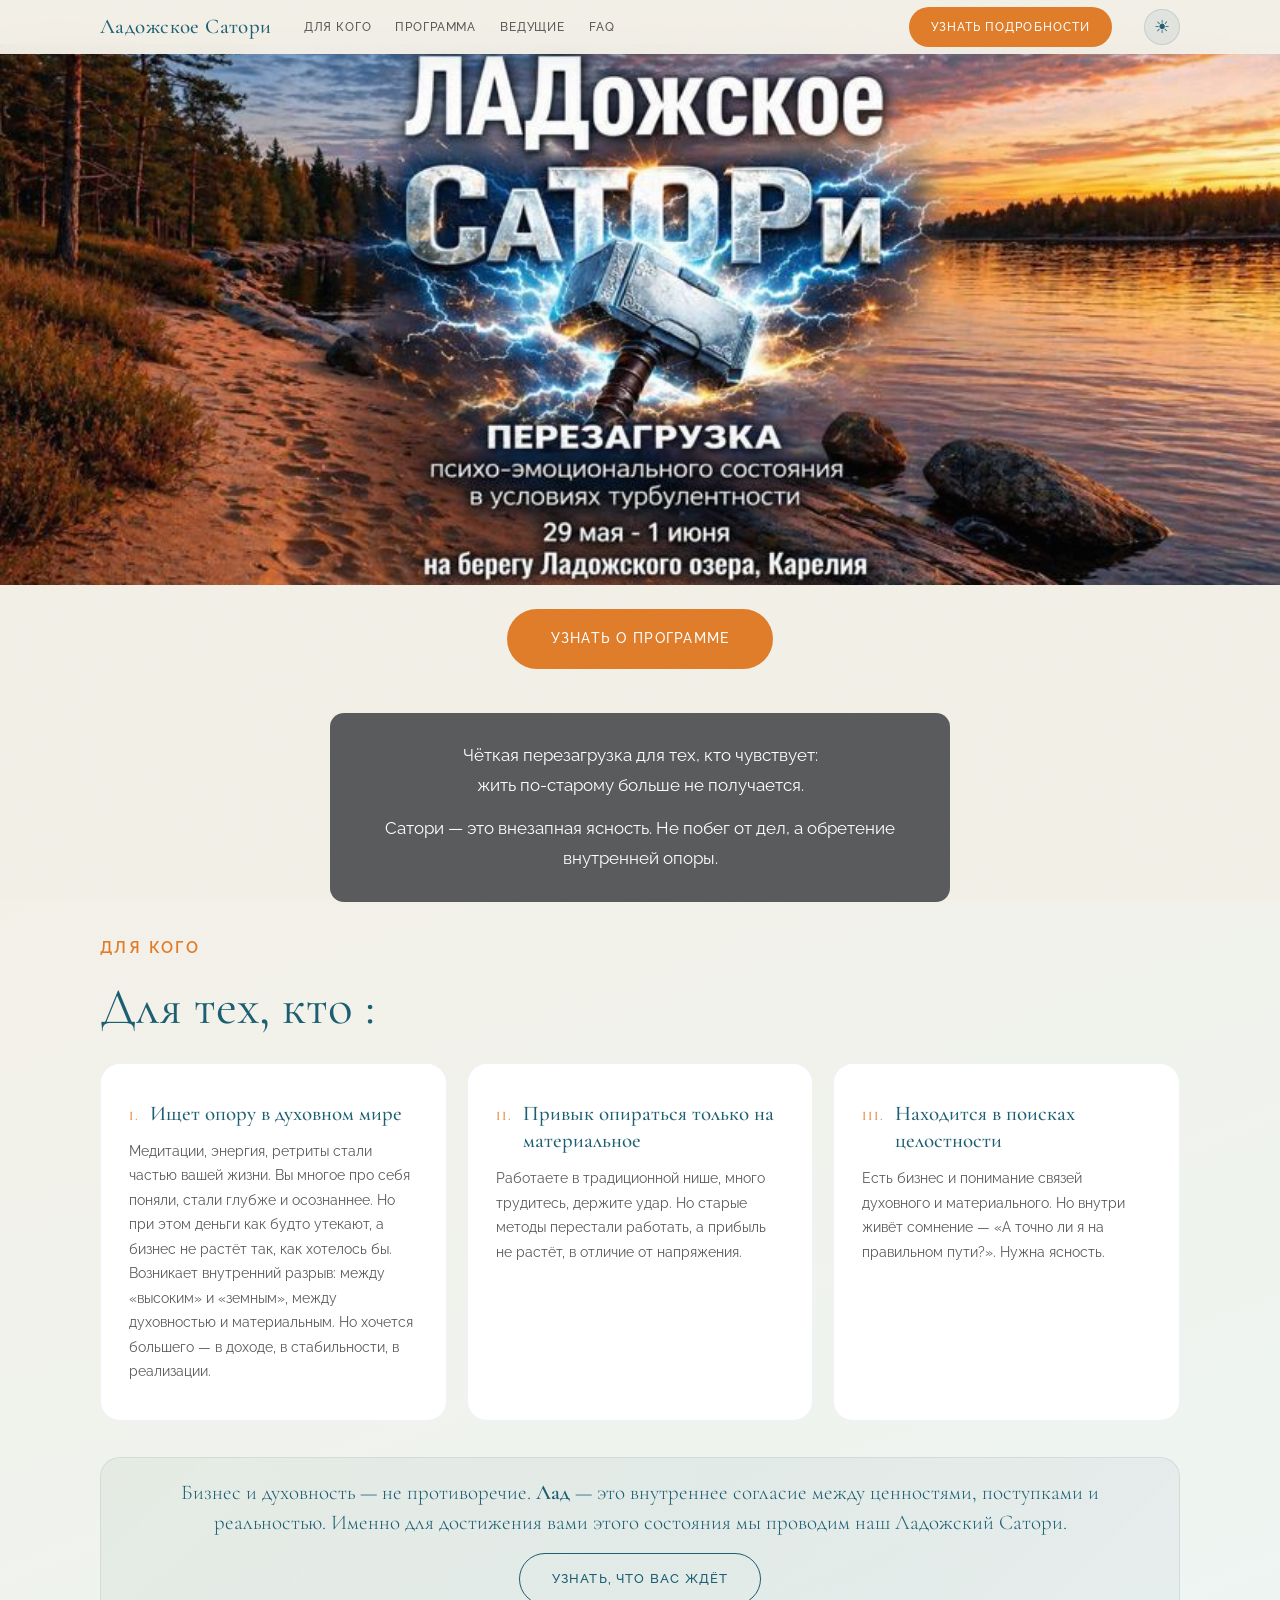
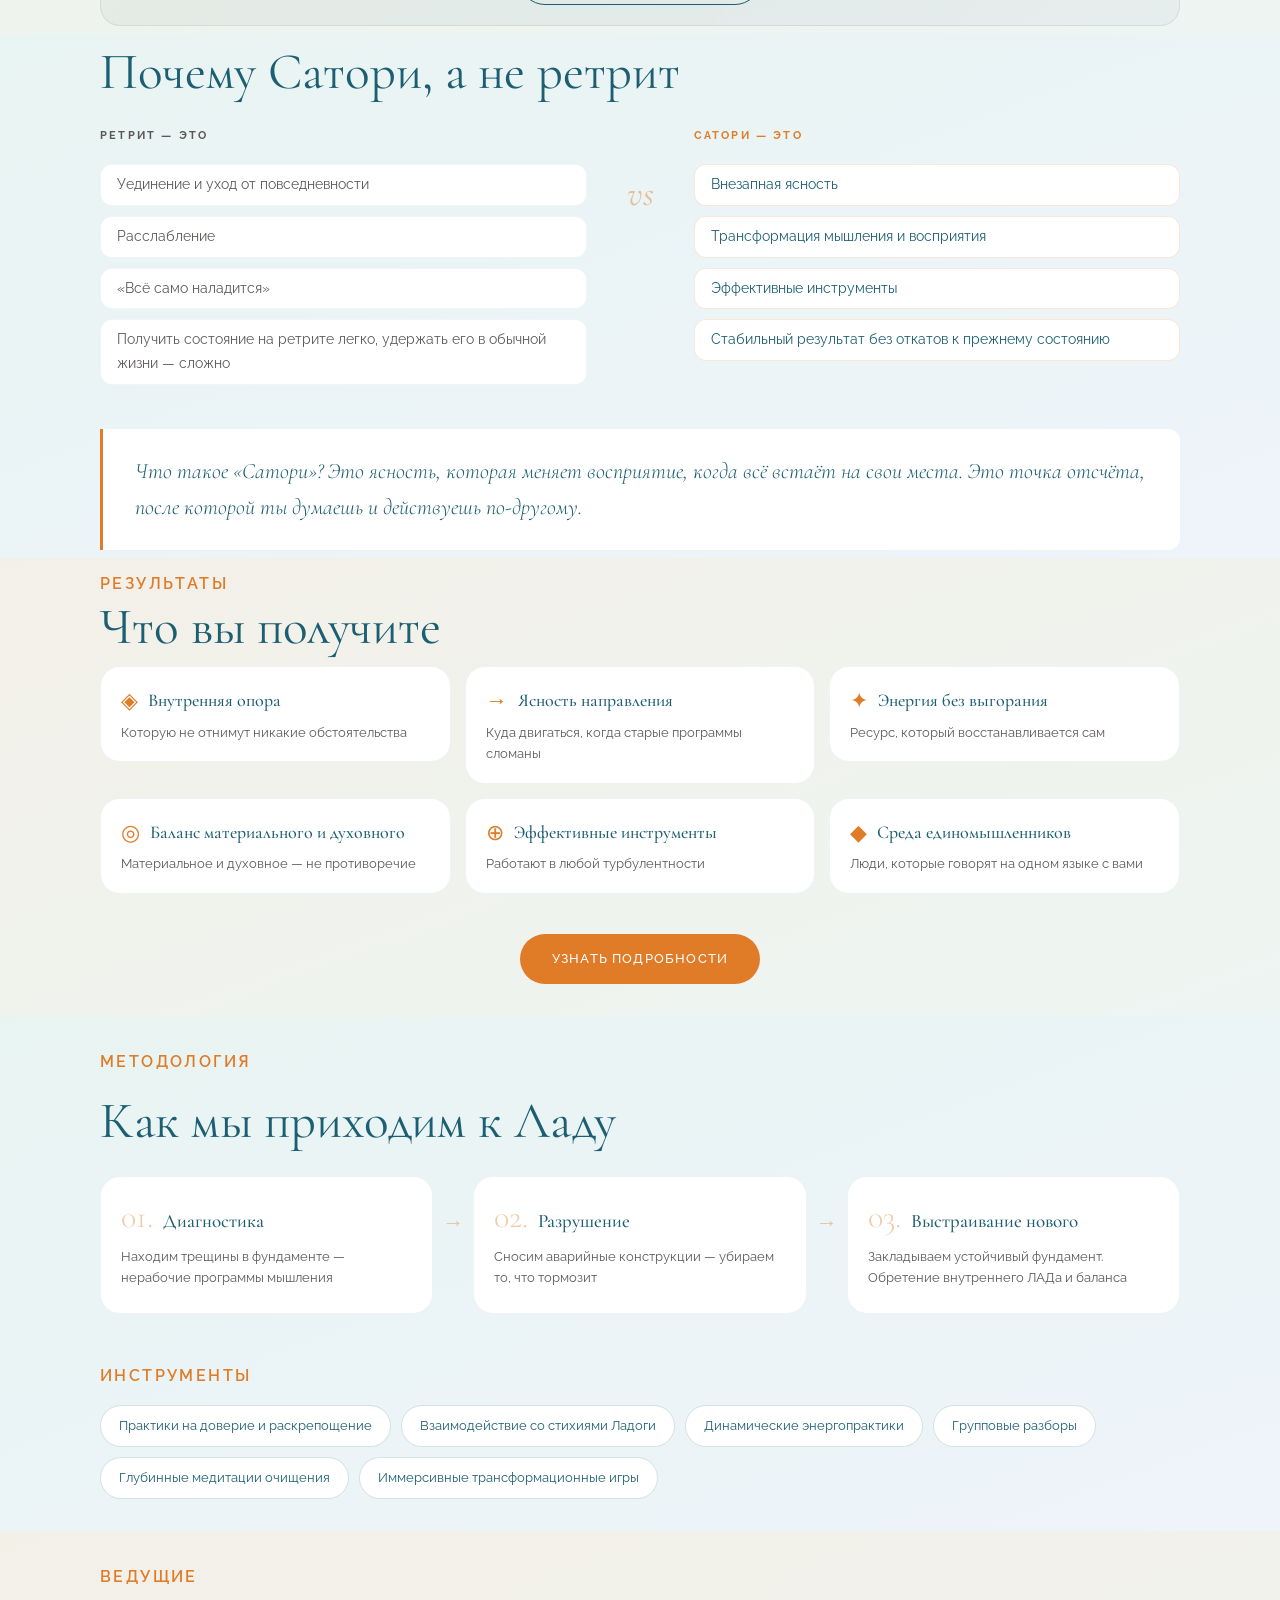
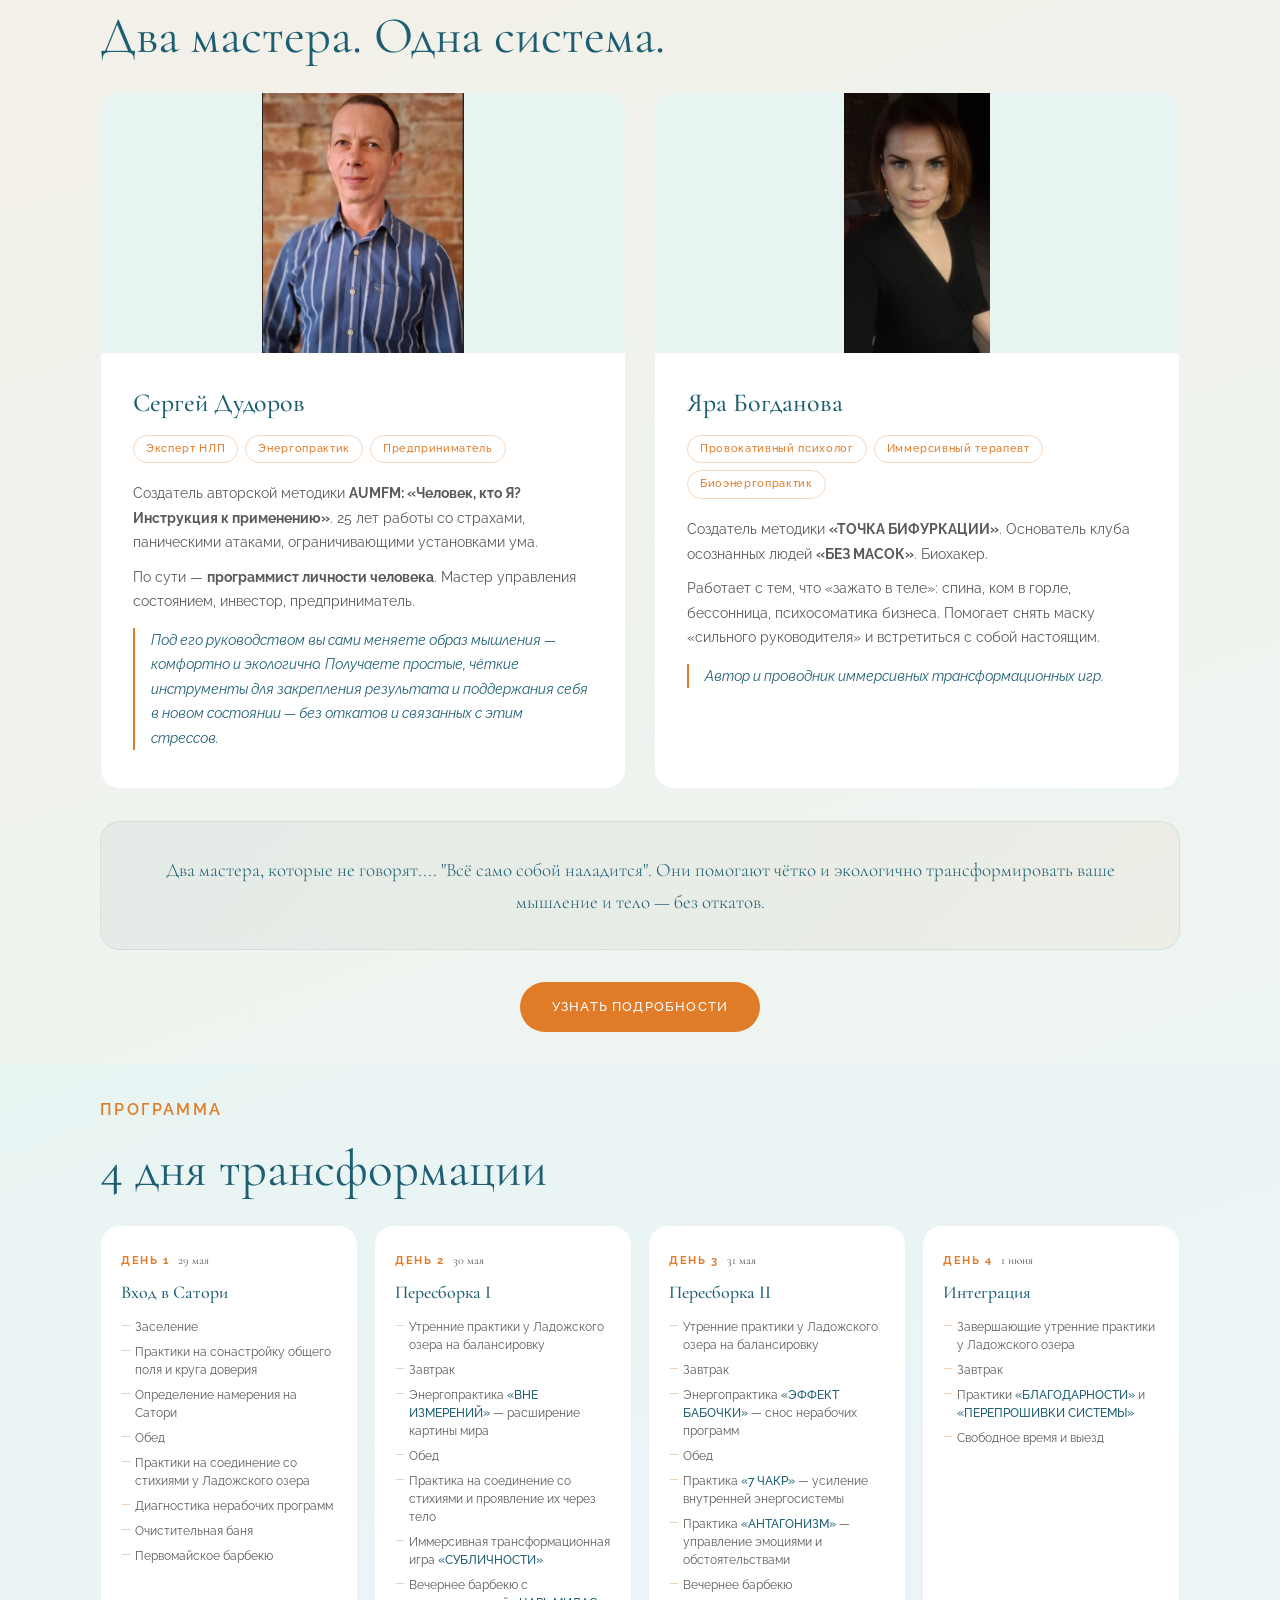
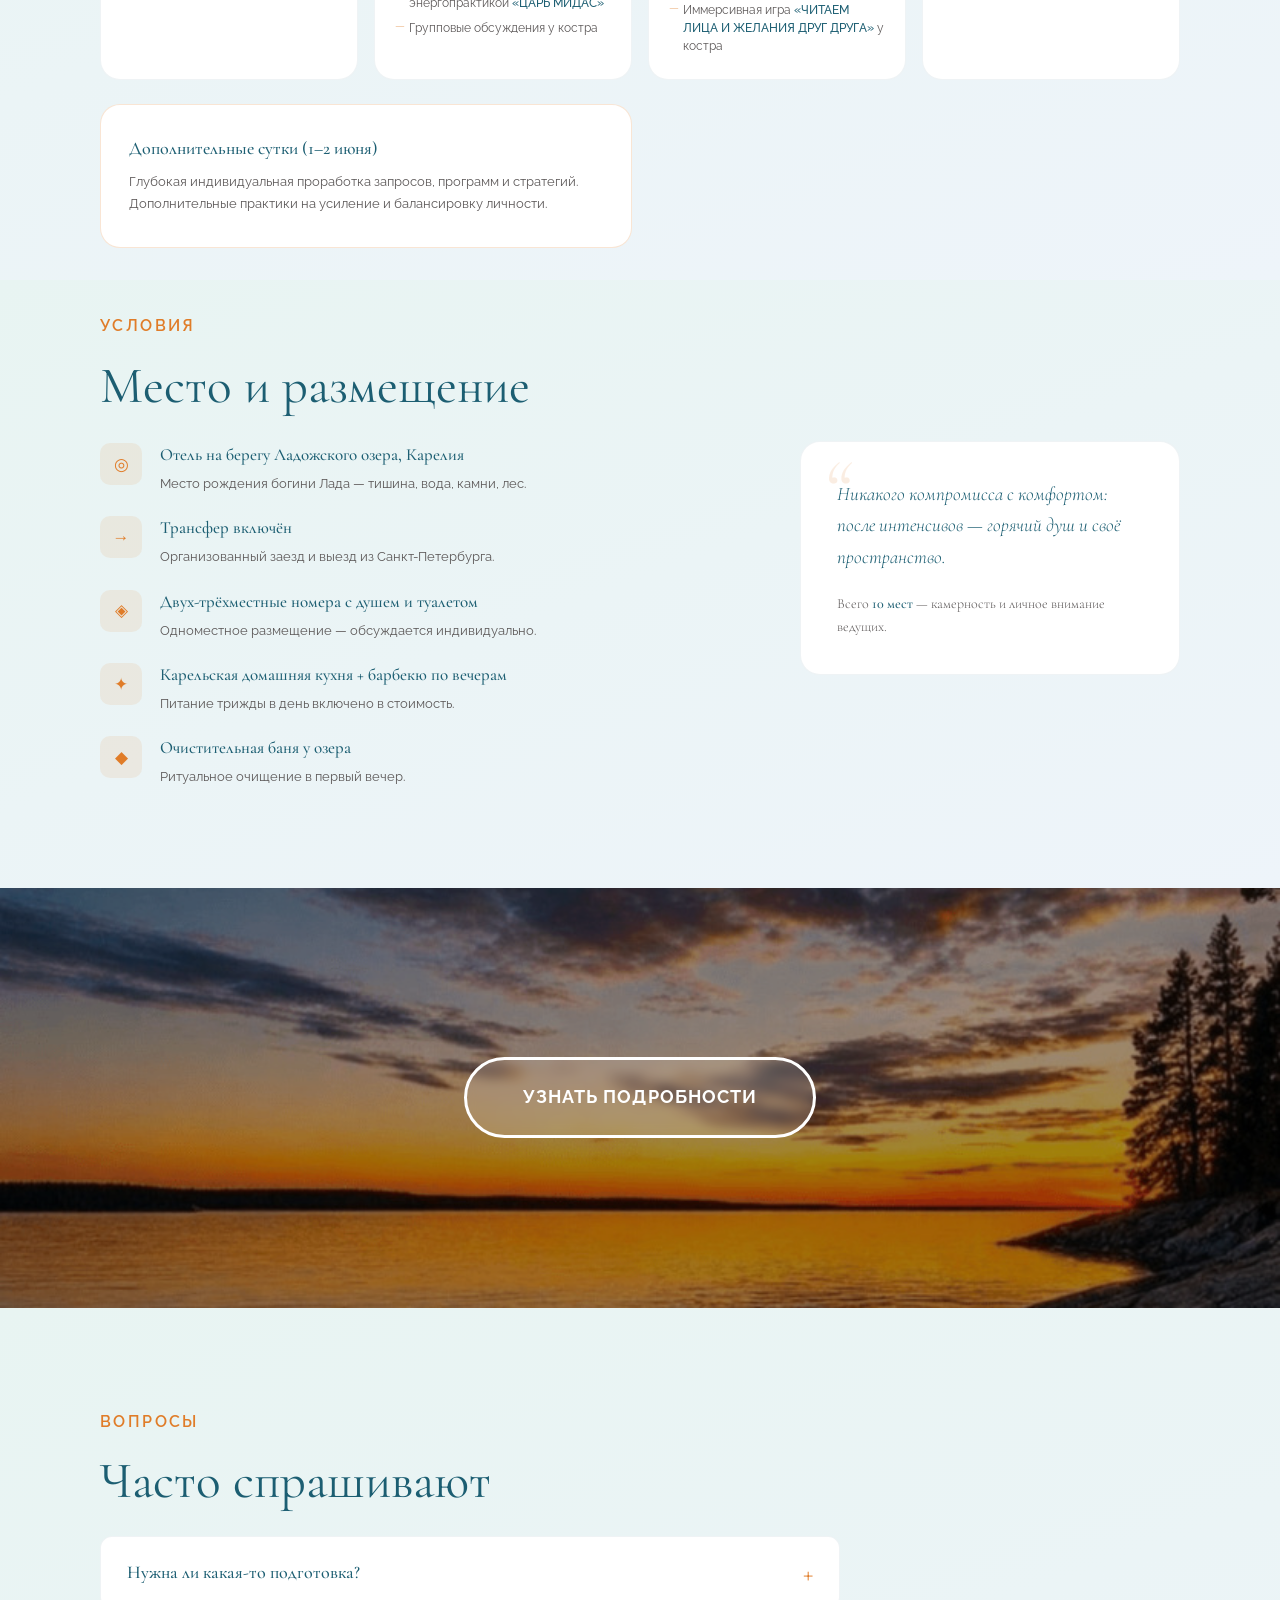
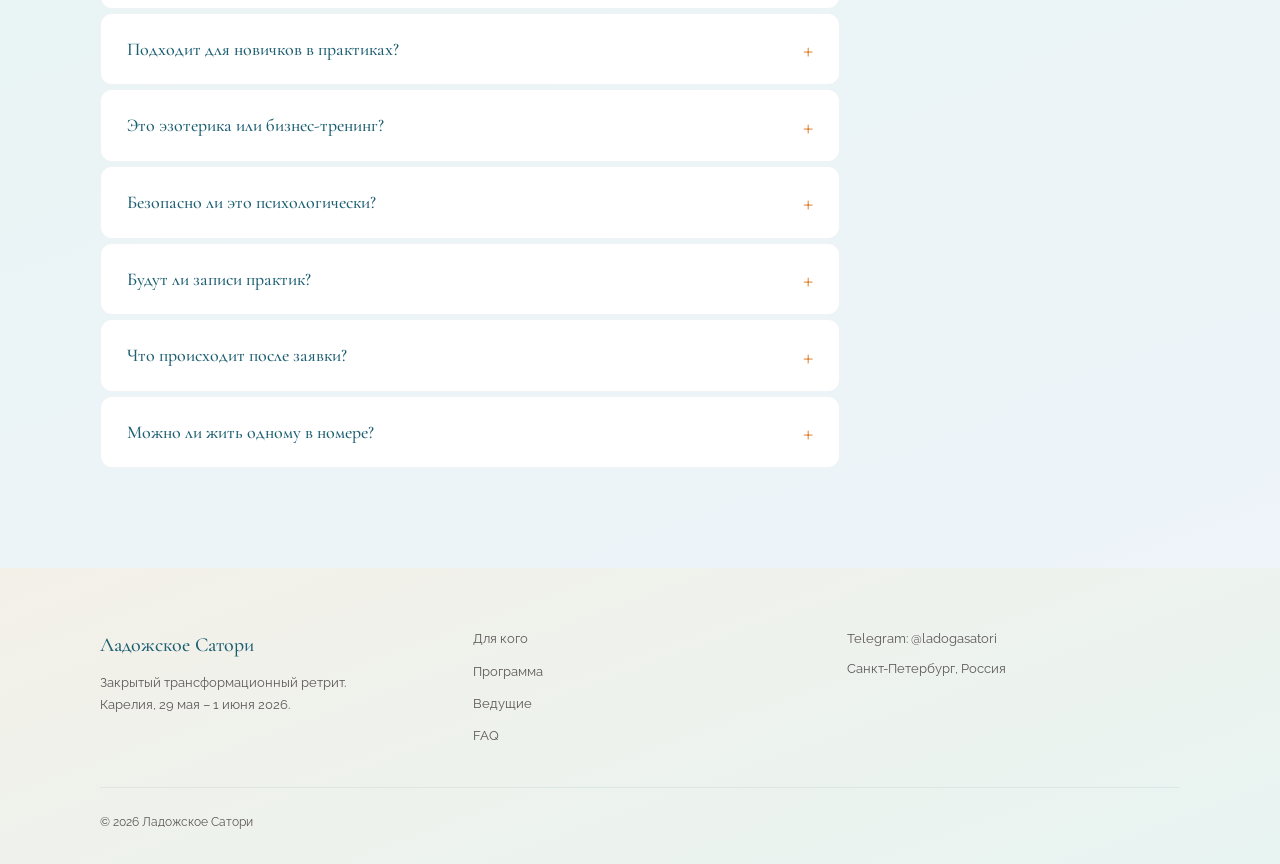
==== index.html @ b03297db "Mobile: show team photos in full (contain) instead of cropped (cover)" ====
<!DOCTYPE html>
<html lang="ru">
<head>
  <meta charset="UTF-8">
  <meta name="viewport" content="width=device-width, initial-scale=1.0">
  <title>Ладожское Сатори — Трансформационный ретрит 29 мая – 1 июня 2026</title>
  <meta name="description" content="Закрытый трансформационный ретрит на берегу Ладожского озера, Карелия. 10 мест. 29 мая – 1 июня 2026. Ведущие: Сергей Дудоров и Яра Богданова.">
  <link rel="icon" href="data:image/svg+xml,<svg xmlns='http://www.w3.org/2000/svg' viewBox='0 0 100 100'><text y='.9em' font-size='90'>✦</text></svg>">
  <meta property="og:title" content="Ладожское Сатори — Трансформационный ретрит 29 мая – 1 июня 2026">
  <meta property="og:description" content="Закрытый трансформационный ретрит на берегу Ладожского озера. 10 мест. Ведущие: Сергей Дудоров и Яра Богданова.">
  <meta property="og:type" content="website">
  <meta property="og:locale" content="ru_RU">
  <meta name="theme-color" content="#F0EFEA">
  <script>
    (function(){
      var t=localStorage.getItem('theme');
      if(t==='dark'){document.documentElement.setAttribute('data-theme','dark')}
      document.documentElement.classList.add('js');
      /* Fallback: если нижний JS не загрузился — показать весь контент */
      document.addEventListener('DOMContentLoaded',function(){
        setTimeout(function(){
          document.querySelectorAll('.rv,.rv-left,.rv-right,.rv-scale').forEach(function(el){
            el.classList.add('on');
          });
        }, 800);
      });
    })();
  </script>
  <link rel="preconnect" href="https://fonts.googleapis.com">
  <link rel="preconnect" href="https://fonts.gstatic.com" crossorigin>
  <link href="https://fonts.googleapis.com/css2?family=Cormorant+Garamond:ital,wght@0,300;0,400;0,500;0,600;1,300;1,400;1,600&family=Raleway:wght@300;400;500;600&display=swap" rel="stylesheet">

<style>
/* ─── ПЕРЕМЕННЫЕ — 4 СТИХИИ ─── */
:root {
  /* Земля: тёплый песок, кофе с молоком */
  --bg:          #F3F0E8;
  --bg-card:     #FFFFFF;

  /* Вода: бирюза, изумруд Ладоги */
  --bg-alt:      #E8F4F2;

  --text:        #2A2828;
  --muted:       #5C5858;

  /* Вода — глубина Ладоги */
  --heading:     #1C5E72;
  --deep:        #164858;

  /* Огонь — закат, золото */
  --accent:      #E07C28;
  --accent-h:    #BE5C10;
  --accent-soft: #F0A830;

  /* Земля — карельский лес и мох */
  --green:       #2E5A3C;
  --moss:        #5A9868;

  /* Небо — голубое с фиолетовым */
  --lavender:    #7268A8;
  --sky:         #5888BC;

  --serif:       'Cormorant Garamond', Georgia, serif;
  --sans:        'Raleway', sans-serif;
  --r:           12px;
  --r-lg:        20px;
  --sh:          0 4px 24px rgba(28,94,114,.08);
  --sh-md:       0 8px 40px rgba(28,94,114,.14);
  --t:           .3s ease;
  --w:           1160px;
}

/* ─── ТЁМНАЯ ТЕМА ─── */
[data-theme="dark"]{
  --bg:          #0d1018;
  --bg-alt:      #111520;
  --bg-card:     #191c28;
  --text:        #ddd8ce;
  --muted:       #8a8790;
  --heading:     #c8b088;
  --deep:        #a09068;
  --accent:      #9b2020;
  --accent-h:    #7a1515;
  --accent-soft: #c03030;
  --sh:          0 4px 24px rgba(0,0,0,.45);
  --sh-md:       0 8px 40px rgba(0,0,0,.6);
}
[data-theme="dark"] body{background:var(--bg)}
[data-theme="dark"] .s{background:linear-gradient(160deg,#0d1018 0%,#101420 100%)}
[data-theme="dark"] .s-alt{background:linear-gradient(160deg,#101420 0%,#0d1018 100%)}
[data-theme="dark"] .s-tagline{background:var(--bg)}
[data-theme="dark"] .header,
[data-theme="dark"] .header.stuck{background:rgba(13,16,24,.97);box-shadow:0 2px 24px rgba(0,0,0,.4)}
[data-theme="dark"] .mmenu{background:var(--bg)}
[data-theme="dark"] .footer{background:linear-gradient(160deg,#0d1018 0%,#101420 100%)}
[data-theme="dark"] .footer-bot{border-top-color:rgba(200,176,136,.1)}
[data-theme="dark"] .aud-result{background:linear-gradient(135deg,rgba(155,32,32,.08),rgba(200,176,136,.06));border-color:rgba(200,176,136,.12)}
[data-theme="dark"] .why-list li{background:var(--bg-card);border-color:rgba(200,176,136,.08)}
[data-theme="dark"] .why-list.yes li{border-color:rgba(155,32,32,.25)}
[data-theme="dark"] .satori-note{background:rgba(200,176,136,.04);border-color:rgba(200,176,136,.15)}
[data-theme="dark"] .team-together{background:linear-gradient(135deg,rgba(200,176,136,.05),rgba(155,32,32,.06));border-color:rgba(200,176,136,.1)}
[data-theme="dark"] .pbonus{background:linear-gradient(135deg,rgba(155,32,32,.06),rgba(200,176,136,.05));border-color:rgba(200,176,136,.15)}
[data-theme="dark"] .pex{border-color:rgba(155,32,32,.25)}
[data-theme="dark"] .venue-ico{background:rgba(155,32,32,.15)}
[data-theme="dark"] .tagline-box{background:rgba(0,0,0,.7)}
[data-theme="dark"] .team-ph-label{background:rgba(13,16,24,.85);color:var(--heading)}
[data-theme="dark"] .aud-card{background:var(--bg-card);border-color:rgba(200,176,136,.08)}
[data-theme="dark"] .burger span{background:var(--heading)}
[data-theme="dark"] .scroll-progress{background:var(--accent)}
@media(max-width:768px){[data-theme="dark"] .hero-in{background:var(--bg)}}
[data-theme="dark"] .pc-main{background:var(--bg-card);border-color:rgba(155,32,32,.35)}
[data-theme="dark"] .pc-extra{background:var(--bg)}
[data-theme="dark"] .faq-item{background:var(--bg-card);border-color:rgba(200,176,136,.08)}
[data-theme="dark"] .why-quote{background:var(--bg-card)}
[data-theme="dark"] .tag{background:var(--bg-card);border-color:rgba(200,176,136,.15)}
[data-theme="dark"] .tag:hover{border-color:var(--accent);background:rgba(155,32,32,.08)}
[data-theme="dark"] .elem{background:var(--bg-card);border-color:rgba(200,176,136,.08)}
[data-theme="dark"] .venue-quote{background:var(--bg-card);border-color:rgba(200,176,136,.08)}
[data-theme="dark"] .step{background:var(--bg-card);border-color:rgba(200,176,136,.08)}
[data-theme="dark"] .res-card{background:var(--bg-card);border-color:rgba(200,176,136,.08)}
[data-theme="dark"] .day-card{background:var(--bg-card);border-color:rgba(200,176,136,.08)}
[data-theme="dark"] .team-card{background:var(--bg-card);border-color:rgba(200,176,136,.08)}
[data-theme="dark"] .team-photo{background:var(--bg-alt)}
[data-theme="dark"] .cta-form input,
[data-theme="dark"] .cta-form select{background:var(--bg-card);border-color:rgba(200,176,136,.15);color:var(--text)}
[data-theme="dark"] .cta-form input::placeholder{color:var(--muted)}
[data-theme="dark"] .pc-breakdown{border-color:rgba(200,176,136,.1)}

/* ─── ПЕРЕКЛЮЧАТЕЛЬ ТЕМЫ ─── */
.theme-toggle{
  display:flex;align-items:center;justify-content:center;
  width:36px;height:36px;border-radius:50%;
  font-size:18px;line-height:1;
  background:rgba(28,94,114,.08);
  border:1.5px solid rgba(28,94,114,.15);
  color:var(--heading);
  transition:background var(--t),border-color var(--t),transform var(--t);
  cursor:pointer;flex-shrink:0;
}
.theme-toggle:hover{background:rgba(28,94,114,.15);transform:rotate(20deg)}
[data-theme="dark"] .theme-toggle{
  background:rgba(200,176,136,.08);
  border-color:rgba(200,176,136,.2);
  color:var(--heading);
}
[data-theme="dark"] .theme-toggle:hover{background:rgba(200,176,136,.15)}

/* ─── RESET ─── */
*,*::before,*::after{box-sizing:border-box;margin:0;padding:0}
html{scroll-behavior:smooth;-webkit-font-smoothing:antialiased}
body{font-family:var(--sans);font-size:16px;line-height:1.7;color:var(--text);background:var(--bg);overflow-x:hidden}
img{max-width:100%;display:block}
a{color:inherit;text-decoration:none}
ul{list-style:none}
button{background:none;border:none;cursor:pointer;font:inherit;color:inherit}
input,select,textarea{outline:none;font:inherit}

/* ─── ЗЕРНИСТАЯ ТЕКСТУРА (grain) ─── */
body::before{
  content:'';
  position:fixed;inset:0;z-index:9998;
  pointer-events:none;
  background-image:url("data:image/svg+xml,%3Csvg xmlns='http://www.w3.org/2000/svg' width='300' height='300'%3E%3Cfilter id='n'%3E%3CfeTurbulence type='fractalNoise' baseFrequency='.75' numOctaves='4' stitchTiles='stitch'/%3E%3C/filter%3E%3Crect width='100%25' height='100%25' filter='url(%23n)' opacity='.03'/%3E%3C/svg%3E");
  opacity:1;
}

/* ─── КОНТЕЙНЕР ─── */
.wrap{max-width:var(--w);margin:0 auto;padding:0 40px}
@media(max-width:768px){.wrap{padding:0 20px}}

/* ─── КНОПКИ ─── */
.btn{
  display:inline-flex;align-items:center;justify-content:center;
  padding:14px 32px;border-radius:100px;
  font-family:var(--sans);font-size:13px;font-weight:500;
  letter-spacing:.09em;text-transform:uppercase;white-space:nowrap;
  transition:background var(--t),color var(--t),transform var(--t),box-shadow var(--t);
}
.btn-primary{background:var(--accent);color:#fff}
.btn-primary:hover{background:var(--accent-h);transform:translateY(-2px);box-shadow:0 8px 24px rgba(224,124,40,.35)}
.btn-outline{background:transparent;color:var(--heading);border:1.5px solid var(--heading)}
.btn-outline:hover{background:var(--heading);color:#fff;transform:translateY(-2px)}
.btn-sm{padding:10px 22px;font-size:12px;background:var(--accent);color:#fff;border-radius:100px}
.btn-sm:hover{background:var(--accent-h);transform:translateY(-1px)}
.btn-hero{padding:18px 44px;font-size:14px;animation:breathe 3.5s ease-in-out infinite}
.btn-full{width:100%;padding:18px;font-size:15px;justify-content:center}

@keyframes breathe{
  0%,100%{box-shadow:0 0 0 0 rgba(224,124,40,.35)}
  50%{box-shadow:0 0 0 18px rgba(224,124,40,0)}
}

/* ─── СЕКЦИИ — 4 СТИХИИ ─── */
.s{
  padding:100px 0;
  background:linear-gradient(160deg,#F3F0E8 0%,#EDF5F2 100%); /* Земля → Вода */
}
.s-alt{
  padding:100px 0;
  background:linear-gradient(160deg,#E8F4F2 0%,#EEF4FA 100%); /* Вода → Небо */
}
@media(max-width:768px){.s,.s-alt{padding:64px 0}}

.eyebrow{
  font-size:16px;font-weight:600;letter-spacing:.15em;
  text-transform:uppercase;color:var(--accent);margin-bottom:16px;
  display:block;
}
.s-title{
  font-family:var(--serif);font-size:clamp(32px,4vw,52px);
  font-weight:400;color:var(--heading);line-height:1.2;margin-bottom:24px;
}
@media(max-width:768px){.s-title{margin-bottom:36px}}

/* ─── REVEAL ─── */
.rv{opacity:1;transform:none;transition:opacity .7s ease,transform .7s ease}
.rv-d1{transition-delay:.1s}
.rv-d2{transition-delay:.2s}
.rv-d3{transition-delay:.3s}
.js .rv{opacity:0;transform:translateY(28px)}
.js .rv.on{opacity:1;transform:none}

/* ═══════════════════════════════════════
   HEADER
═══════════════════════════════════════ */
.header{
  position:fixed;top:0;left:0;right:0;z-index:100;
  padding:7px 0;
  background:rgba(243,240,232,.97);
  backdrop-filter:blur(16px);-webkit-backdrop-filter:blur(16px);
  box-shadow:0 2px 24px rgba(28,94,114,.09);
  transition:background var(--t),padding var(--t),box-shadow var(--t);
}
.header.stuck{
  background:rgba(243,240,232,.97);
  backdrop-filter:blur(16px);-webkit-backdrop-filter:blur(16px);
  padding:12px 0;
  box-shadow:0 2px 24px rgba(28,94,114,.09);
}
.header-in{display:flex;align-items:center;gap:32px}
.logo{
  font-family:var(--serif);font-size:21px;font-weight:500;
  color:var(--heading);letter-spacing:.02em;flex-shrink:0;
}
.logo span{color:var(--accent)}
.nav{display:flex;gap:24px;flex:1}
.nav a{
  font-size:12px;font-weight:500;letter-spacing:.07em;text-transform:uppercase;
  color:var(--muted);transition:color var(--t);
}
.nav a:hover{color:var(--heading)}
.header-in .btn-sm{margin-left:auto}

/* ─── БУРГЕР ─── */
.burger{
  display:none;flex-direction:column;gap:5px;
  padding:6px;margin-left:auto;
}
.burger span{
  display:block;width:24px;height:2px;
  background:var(--heading);border-radius:2px;
  transition:transform var(--t),opacity var(--t);
}
.burger.open span:nth-child(1){transform:translateY(7px) rotate(45deg)}
.burger.open span:nth-child(2){opacity:0}
.burger.open span:nth-child(3){transform:translateY(-7px) rotate(-45deg)}

/* ─── МОБИЛЬНОЕ МЕНЮ ─── */
.mmenu{
  position:fixed;inset:0;z-index:99;
  background:var(--bg);
  display:flex;flex-direction:column;
  align-items:center;justify-content:center;gap:28px;
  opacity:0;pointer-events:none;
  transform:translateY(-16px);
  transition:opacity var(--t),transform var(--t);
}
.mmenu.open{opacity:1;pointer-events:auto;transform:none}
.mmenu nav{display:flex;flex-direction:column;align-items:center;gap:20px}
.mmenu nav a{
  font-family:var(--serif);font-size:30px;font-weight:400;color:var(--heading);
  transition:color var(--t);
}
.mmenu nav a:hover{color:var(--accent)}
.mmenu .btn{margin-top:8px}

@media(max-width:900px){
  .nav,.header-in .btn-sm{display:none}
  .burger{display:flex}
}

/* ═══════════════════════════════════════
   HERO
═══════════════════════════════════════ */
.hero{
  display:flex;
  flex-direction:column;
  margin-top:44px;
}
.hero-bg-img{display:block;width:100%;height:auto;order:1}
.hero-layer{display:none}
.hero-water{display:none}
/* Декоративные круги */
.hero-circle{display:none}

.hero-in{
  order:2;
  display:flex;justify-content:center;align-items:center;
  padding:24px 40px;
  background:var(--bg);
}
.hero-in .btn-hero{
  min-width:260px;
}
.hero-img-book-overlay{display:none}
.hero-nav-cover{display:none}
.hero-badge{
  display:inline-block;padding:8px 22px;
  border:1px solid rgba(28,94,114,.22);border-radius:100px;
  font-size:11px;font-weight:500;letter-spacing:.12em;text-transform:uppercase;
  color:var(--heading);margin-bottom:36px;
  background:rgba(240,239,234,.5);
  backdrop-filter:blur(4px);
}
.hero-h1{
  font-family:var(--serif);
  font-size:clamp(56px,9vw,100px);
  font-weight:400;color:var(--heading);
  line-height:.92;margin-bottom:32px;
  letter-spacing:-.02em;
}
.hero-h1 em{
  display:block;font-style:italic;font-weight:300;
  background:linear-gradient(90deg,var(--accent) 0%,var(--accent-soft) 28%,#EDD090 50%,var(--accent-soft) 72%,var(--accent) 100%);
  background-size:200% auto;
  -webkit-background-clip:text;-webkit-text-fill-color:transparent;
  background-clip:text;
  animation:shimmer 4s linear infinite;
}
.hero-sub{
  font-family:var(--serif);
  font-size:clamp(17px,2.2vw,22px);
  font-weight:300;color:var(--heading);
  line-height:1.55;margin-bottom:14px;
}
.hero-desc{
  font-size:15px;color:var(--muted);
  line-height:1.75;margin-bottom:44px;
}
.hero-desc strong{color:var(--heading);font-weight:500}
.hero-actions{display:flex;align-items:center;justify-content:center;gap:28px;flex-wrap:wrap}
.hero-spots{font-size:13px;color:var(--muted)}
.hero-spots strong{
  font-family:var(--serif);font-size:22px;
  color:var(--accent);font-weight:500;
}
.hero-scroll{
  position:absolute;bottom:36px;left:50%;
  transform:translateX(-50%);
  display:flex;flex-direction:column;align-items:center;
  gap:8px;z-index:2;
  font-size:10px;letter-spacing:.15em;text-transform:uppercase;
  color:var(--muted);opacity:.6;
  text-decoration:none;transition:opacity var(--t);
}
.hero-scroll:hover{opacity:1}
.scroll-line{
  display:block;width:1px;height:56px;
  background:linear-gradient(to bottom,var(--accent),transparent);
  animation:scpulse 2.2s ease-in-out infinite;
}
@keyframes scpulse{
  0%,100%{opacity:1;transform:scaleY(1);transform-origin:top}
  50%{opacity:.35;transform:scaleY(.55);transform-origin:top}
}

/* ═══════════════════════════════════════
   ДЛЯ КОГО
═══════════════════════════════════════ */
.audience-grid{
  display:grid;grid-template-columns:repeat(3,1fr);
  gap:20px;margin-bottom:36px;
}
.aud-card{
  background:var(--bg-card);border-radius:var(--r-lg);
  padding:36px 28px;
  border:1px solid rgba(28,94,114,.07);
  transition:transform var(--t),box-shadow var(--t);
  position:relative;overflow:hidden;
}
.aud-card::before{
  content:'';position:absolute;top:0;left:0;right:0;height:3px;
  background:linear-gradient(90deg,var(--heading),var(--moss),var(--accent-soft),var(--accent));
  transform:scaleX(0);transform-origin:left;
  transition:transform .4s ease;
}
.aud-card:hover{transform:translateY(-5px);box-shadow:var(--sh-md)}
.aud-card:hover::before{transform:scaleX(1)}
.aud-num{
  font-family:var(--serif);font-size:13px;font-weight:600;
  letter-spacing:.15em;color:var(--accent);opacity:.8;
  margin-right:10px;flex-shrink:0;
}
.aud-card h3{display:flex;align-items:baseline;gap:0}
.aud-card h3{
  font-family:var(--serif);font-size:21px;font-weight:500;
  color:var(--heading);margin-bottom:12px;line-height:1.3;
}
.aud-card p{font-size:14px;color:var(--muted);line-height:1.75}

.aud-result{
  background:linear-gradient(135deg,rgba(90,152,104,.07) 0%,rgba(28,94,114,.06) 50%,rgba(114,104,168,.05) 100%);
  border-radius:var(--r-lg);padding:20px 40px;text-align:center;
  border:1px solid rgba(28,94,114,.1);
}
.aud-result p{
  font-family:var(--serif);font-size:21px;font-weight:300;
  color:var(--heading);line-height:1.45;margin-bottom:14px;
}
.aud-result p strong{font-weight:600;color:inherit}

/* ═══════════════════════════════════════
   ПОЧЕМУ САТОРИ
═══════════════════════════════════════ */
.why-grid{
  display:grid;grid-template-columns:1fr auto 1fr;
  gap:40px;align-items:start;margin-bottom:44px;
}
.why-label{
  font-size:11px;font-weight:700;letter-spacing:.2em;
  text-transform:uppercase;margin-bottom:18px;
}
.why-label.dim{color:var(--muted)}
.why-label.bright{color:var(--accent)}
.why-list{display:flex;flex-direction:column;gap:10px}
.why-list li{
  padding:8px 16px;border-radius:var(--r);
  font-size:14px;color:var(--muted);
  background:var(--bg-card);
  border:1px solid rgba(28,94,114,.06);
  transition:border-color var(--t);
}
.why-list.yes li{
  color:var(--heading);
  border-color:rgba(224,124,40,.18);
}
.why-vs{
  display:flex;align-items:center;justify-content:center;padding-top:36px;
}
.why-vs span{
  font-family:var(--serif);font-size:36px;font-style:italic;
  color:var(--accent);opacity:.45;
}
.why-quote{
  border-left:3px solid var(--accent);
  padding:24px 32px;
  background:var(--bg-card);
  border-radius:0 var(--r) var(--r) 0;
  font-family:var(--serif);
  font-size:clamp(17px,2.2vw,22px);
  font-style:italic;font-weight:300;
  color:var(--heading);line-height:1.65;
}
.satori-note{
  margin-top:24px;padding:20px 24px;
  background:rgba(28,94,114,.04);border-radius:var(--r);
  font-size:14px;color:var(--muted);
  border-left:2px solid rgba(28,94,114,.2);
}
.satori-note strong{color:var(--heading)}

/* ═══════════════════════════════════════
   РЕЗУЛЬТАТЫ
═══════════════════════════════════════ */
.results-grid{
  display:grid;grid-template-columns:repeat(3,1fr);gap:14px;
  align-items:start;
}
.res-card{
  padding:18px 20px;background:var(--bg-card);
  border-radius:var(--r-lg);
  border:1px solid rgba(28,94,114,.07);
  transition:transform var(--t),box-shadow var(--t);
  display:inline-flex;flex-direction:column;align-self:start;
}
.res-card:hover{transform:translateY(-4px);box-shadow:var(--sh)}
.res-head{display:flex;align-items:center;gap:10px;margin-bottom:6px}
.res-glyph{
  font-size:22px;color:var(--accent);
  flex-shrink:0;line-height:1;
}
.res-card h4{
  font-family:var(--serif);font-size:18px;font-weight:500;
  color:var(--heading);margin:0;
}
.res-card p{font-size:13px;color:var(--muted);line-height:1.65;margin:0}

/* ═══════════════════════════════════════
   ИНСТРУМЕНТЫ
═══════════════════════════════════════ */
.steps{
  display:grid;grid-template-columns:1fr 40px 1fr 40px 1fr;
  align-items:start;gap:0;margin-bottom:48px;
}
.step{
  background:var(--bg-card);border-radius:var(--r-lg);
  padding:24px 20px;
  border:1px solid rgba(28,94,114,.07);
}
.step-head{display:flex;align-items:baseline;gap:10px;margin-bottom:8px}
.step-n{
  font-family:var(--serif);font-size:32px;font-weight:300;
  color:var(--accent);opacity:.4;line-height:1;flex-shrink:0;
}
.step h4{
  font-family:var(--serif);font-size:19px;font-weight:500;
  color:var(--heading);margin:0;
}
.step p{font-size:13px;color:var(--muted);line-height:1.65}
.step-arr{
  display:flex;align-items:center;justify-content:center;
  padding-top:28px;font-size:22px;color:var(--accent);opacity:.4;
}
.tags{display:flex;flex-wrap:wrap;gap:10px}
.tag{
  padding:9px 18px;border-radius:100px;
  font-size:13px;color:var(--heading);
  background:var(--bg-card);
  border:1.5px solid rgba(28,94,114,.18);
  transition:border-color var(--t),background var(--t);
}
.tag:hover{border-color:var(--accent);background:rgba(224,124,40,.05)}

/* ═══════════════════════════════════════
   ВЕДУЩИЕ
═══════════════════════════════════════ */
.team-grid{display:grid;grid-template-columns:1fr 1fr;gap:28px;margin-bottom:32px}
.team-card{
  background:var(--bg-card);border-radius:var(--r-lg);
  overflow:hidden;border:1px solid rgba(28,94,114,.07);
  transition:box-shadow var(--t);
}
.team-card:hover{box-shadow:var(--sh-md)}
.team-ph-img{
  width:100%;height:auto;max-height:260px;
  object-fit:contain;object-position:center top;
  display:block;
}
.team-photo{
  overflow:hidden;position:relative;
  background:var(--bg-alt);
}
.team-ph{
  width:100%;height:100%;
  display:flex;align-items:center;justify-content:center;
  font-family:var(--serif);font-size:72px;font-weight:300;
  color:rgba(255,255,255,.7);
  position:relative;
  transition:transform .5s ease;
}
.team-card:hover .team-ph{transform:scale(1.04)}
.team-ph-s{background:linear-gradient(135deg,#c8bdb0 0%,#a89880 100%)}
.team-ph-y{background:linear-gradient(135deg,#b0bdc8 0%,#8898aa 100%)}
.team-ph-label{
  position:absolute;bottom:16px;left:16px;
  background:rgba(240,239,234,.85);backdrop-filter:blur(8px);
  padding:6px 14px;border-radius:100px;
  font-size:11px;font-weight:600;letter-spacing:.08em;
  text-transform:uppercase;color:var(--heading);
  font-family:var(--sans);
}
.team-bio{padding:28px 32px}
.team-bio h3{
  font-family:var(--serif);font-size:26px;font-weight:500;
  color:var(--heading);margin-bottom:10px;
}
.team-roles{display:flex;flex-wrap:wrap;gap:7px;margin-bottom:18px}
.team-role{
  font-size:11px;font-weight:500;letter-spacing:.06em;
  color:var(--accent);padding:4px 12px;
  border:1px solid rgba(224,124,40,.3);border-radius:100px;
}
.team-bio p{font-size:14px;color:var(--muted);line-height:1.75;margin-bottom:10px}
.team-accent{
  font-style:italic;color:var(--heading) !important;
  border-left:2px solid var(--accent);padding-left:16px;
  margin-top:14px !important;font-size:14px !important;
}
.team-together{
  background:linear-gradient(135deg,rgba(28,94,114,.05),rgba(224,124,40,.05));
  border-radius:var(--r-lg);padding:32px 40px;
  text-align:center;border:1px solid rgba(28,94,114,.09);
  margin-bottom:32px;
}
.team-together p{
  font-family:var(--serif);font-size:19px;font-weight:300;
  color:var(--heading);line-height:1.65;
}
.team-cta{text-align:center}

/* ═══════════════════════════════════════
   ПРОГРАММА
═══════════════════════════════════════ */
.prog-grid{
  display:grid;grid-template-columns:repeat(4,1fr);
  gap:16px;margin-bottom:24px;
}
.day-card{
  background:var(--bg-card);border-radius:var(--r-lg);
  padding:24px 20px;border:1px solid rgba(28,94,114,.07);
  transition:transform var(--t),box-shadow var(--t);
}
.day-card:hover{transform:translateY(-4px);box-shadow:var(--sh)}
.day-head{display:flex;align-items:baseline;gap:8px;margin-bottom:10px}
.day-n{font-size:11px;font-weight:700;letter-spacing:.15em;text-transform:uppercase;color:var(--accent)}
.day-d{font-family:var(--serif);font-size:12px;color:var(--muted)}
.day-card h4{
  font-family:var(--serif);font-size:18px;font-weight:500;
  color:var(--heading);margin-bottom:14px;line-height:1.3;
}
.day-list{display:flex;flex-direction:column;gap:7px}
.day-list li{
  font-size:12px;color:var(--muted);line-height:1.5;
  padding-left:14px;position:relative;
}
.day-list li::before{
  content:'—';position:absolute;left:0;
  color:var(--accent);opacity:.5;font-size:11px;
}
.day-list li strong{color:var(--heading);font-weight:500}

.prog-extras{display:grid;grid-template-columns:1fr 1fr;gap:16px}
.pex,.pbonus{border-radius:var(--r-lg);padding:28px}
.pex{background:var(--bg-card);border:1px solid rgba(224,124,40,.2)}
.pbonus{
  background:linear-gradient(135deg,rgba(28,94,114,.04),rgba(139,168,122,.07));
  border:1px solid rgba(139,168,122,.25);
}
.ptag{
  display:inline-block;padding:4px 14px;border-radius:100px;
  font-size:11px;font-weight:600;letter-spacing:.07em;margin-bottom:10px;
}
.ptag-gold{background:rgba(224,124,40,.13);color:var(--accent-h)}
.ptag-green{background:rgba(139,168,122,.18);color:var(--green)}
.pex h4,.pbonus h4{
  font-family:var(--serif);font-size:18px;font-weight:500;
  color:var(--heading);margin-bottom:8px;
}
.pex p,.pbonus p{font-size:13px;color:var(--muted);line-height:1.65;margin-bottom:5px}

/* ═══════════════════════════════════════
   ЛАДОГА
═══════════════════════════════════════ */
.ladoga-in{max-width:740px;margin:0 auto;text-align:center}
.ladoga-text{margin-bottom:48px}
.ladoga-text p{
  font-family:var(--serif);font-size:18px;font-weight:300;
  color:var(--muted);line-height:1.85;margin-bottom:14px;
}
.ladoga-text p strong{color:var(--heading);font-weight:500}
.elem-grid{display:grid;grid-template-columns:repeat(4,1fr);gap:16px}
.elem{
  padding:28px 16px;background:var(--bg-card);
  border-radius:var(--r-lg);text-align:center;
  border:1px solid rgba(28,94,114,.07);
  transition:transform var(--t);
}
.elem:hover{transform:translateY(-3px)}
.elem-sym{
  font-size:30px;color:var(--deep);
  margin-bottom:12px;opacity:.55;
}
.elem p{font-size:12px;color:var(--muted);line-height:1.5}

/* ═══════════════════════════════════════
   МЕСТО
═══════════════════════════════════════ */
.venue-wrap{display:grid;grid-template-columns:1fr 380px;gap:48px;align-items:start}
.venue-list{display:flex;flex-direction:column;gap:20px}
.venue-item{display:flex;gap:18px;align-items:flex-start}
.venue-ico{
  flex-shrink:0;width:42px;height:42px;
  display:flex;align-items:center;justify-content:center;
  background:rgba(224,124,40,.1);border-radius:10px;
  color:var(--accent);font-size:17px;margin-top:2px;
}
.venue-item strong{
  display:block;font-family:var(--serif);font-size:17px;font-weight:500;
  color:var(--heading);margin-bottom:3px;
}
.venue-item p{font-size:13px;color:var(--muted);line-height:1.65}
.venue-quote{
  background:var(--bg-card);border-radius:var(--r-lg);
  padding:36px;border:1px solid rgba(28,94,114,.07);
  font-family:var(--serif);font-size:19px;
  font-style:italic;font-weight:300;color:var(--heading);
  line-height:1.65;position:relative;
}
.venue-quote::before{
  content:'\201C';
  position:absolute;top:4px;left:20px;
  font-size:88px;line-height:1;
  color:var(--accent);opacity:.13;
}
.venue-quote footer{
  display:block;margin-top:20px;
  font-size:14px;font-style:normal;color:var(--muted);
}
.venue-quote footer strong{color:var(--heading);font-weight:500}

/* ═══════════════════════════════════════
   СТОИМОСТЬ
═══════════════════════════════════════ */

/* ─── ПОДЗАГОЛОВОК ─── */
.s-tagline{
  background:var(--bg);
  padding:20px 20px 0;
  display:flex;align-items:center;justify-content:center;
}
#for-whom{padding-top:32px;padding-bottom:8px}
.tagline-box{
  background:rgba(28,32,36,.72);
  backdrop-filter:blur(6px);-webkit-backdrop-filter:blur(6px);
  border-radius:14px;
  padding:28px 40px;
  max-width:620px;
  text-align:center;
  color:#fff;
  font-size:17px;
  line-height:1.75;
}
.tagline-box p{margin:0}
.tagline-box p+p{margin-top:14px}
@media(max-width:768px){
  .tagline-box{padding:22px 24px;font-size:15px}
}

/* ─── СЕКЦИЯ КОНТАКТ ─── */
.s-contact{
  position:relative;
  min-height:420px;
  display:flex;align-items:center;justify-content:center;
  overflow:hidden;
  background:url('assets/ladoga-zakat3.jpg') center/cover no-repeat;
}
.s-contact::before{
  content:'';
  position:absolute;inset:0;
  background:rgba(0,0,0,.35);
}
.s-contact-in{
  position:relative;z-index:1;
  display:flex;align-items:center;justify-content:center;
}
.btn-contact{
  display:inline-flex;align-items:center;justify-content:center;
  padding:22px 56px;
  font-family:var(--sans);font-size:18px;font-weight:700;
  letter-spacing:.06em;text-transform:uppercase;
  color:#fff;
  background:rgba(255,255,255,.15);
  border:3px solid #fff;
  border-radius:100px;
  backdrop-filter:blur(6px);
  -webkit-backdrop-filter:blur(6px);
  transition:background var(--t),transform var(--t),box-shadow var(--t);
  text-decoration:none;
}
.btn-contact:hover{
  background:rgba(255,255,255,.28);
  transform:translateY(-3px);
  box-shadow:0 12px 40px rgba(0,0,0,.3);
}

.pricing-grid{
  display:grid;grid-template-columns:1fr 360px;
  gap:20px;margin-bottom:28px;
}
.pc{
  border-radius:var(--r-lg);padding:40px;
  border:1px solid rgba(28,94,114,.1);
  transition:transform var(--t),box-shadow var(--t);
}
.pc:hover{transform:translateY(-4px);box-shadow:var(--sh-md)}
.pc-main{
  background:var(--bg-card);
  border-color:rgba(224,124,40,.28);
  position:relative;overflow:hidden;
}
.pc-main::after{
  content:'';position:absolute;top:0;left:0;right:0;height:4px;
  background:linear-gradient(90deg,var(--accent),var(--accent-soft));
}
.pc-extra{background:var(--bg);display:flex;flex-direction:column}
.pc-label{
  font-size:11px;font-weight:700;letter-spacing:.2em;
  text-transform:uppercase;color:var(--accent);margin-bottom:6px;
}
.pc-dates{font-size:13px;color:var(--muted);margin-bottom:14px}
.pc-price{
  font-family:var(--serif);
  font-size:clamp(40px,5vw,58px);
  font-weight:400;color:var(--heading);
  line-height:1;margin-bottom:20px;
}
.pc-breakdown{
  border-top:1px solid rgba(28,94,114,.1);
  border-bottom:1px solid rgba(28,94,114,.1);
  padding:14px 0;margin-bottom:20px;
}
.pc-line{
  display:flex;justify-content:space-between;
  padding:5px 0;font-size:13px;color:var(--muted);
}
.pc-list{display:flex;flex-direction:column;gap:9px;margin-bottom:28px;flex:1}
.pc-list li{
  font-size:14px;color:var(--text);
  padding-left:20px;position:relative;line-height:1.5;
}
.pc-list li::before{
  content:'✦';position:absolute;left:0;
  font-size:10px;color:var(--accent);top:4px;
}
.pc-note{
  font-size:12px;color:var(--muted);font-style:italic;
  margin-top:auto;padding-top:14px;
}
.pc-return{
  margin-top:16px;padding:14px 20px;
  background:rgba(28,94,114,.04);border-radius:var(--r);
  font-size:12px;color:var(--muted);line-height:1.6;
}
.pc-return strong{color:var(--heading)}
.pricing-sub{
  text-align:center;font-family:var(--serif);
  font-size:19px;font-weight:300;color:var(--heading);
}

/* ═══════════════════════════════════════
   FAQ
═══════════════════════════════════════ */
.faq-list{max-width:740px;display:flex;flex-direction:column;gap:4px}
.faq-item{border-radius:var(--r);overflow:hidden;
  background:var(--bg-card);border:1px solid rgba(28,94,114,.07)}
.faq-q{
  width:100%;text-align:left;padding:20px 26px;
  font-family:var(--serif);font-size:18px;font-weight:500;
  color:var(--heading);display:flex;
  justify-content:space-between;align-items:center;gap:16px;
  transition:color var(--t);
}
.faq-q::after{
  content:'+';font-size:26px;font-weight:300;
  color:var(--accent);flex-shrink:0;
  transition:transform .35s ease;line-height:1;
}
.faq-item.open .faq-q{color:var(--accent)}
.faq-item.open .faq-q::after{transform:rotate(45deg)}
.faq-q:hover{color:var(--accent)}
.faq-a{max-height:0;overflow:hidden;transition:max-height .4s ease}
.faq-a p{
  padding:0 26px 22px;font-size:14px;
  color:var(--muted);line-height:1.75;
}

/* ═══════════════════════════════════════
   CTA / ФОРМА
═══════════════════════════════════════ */
.cta-in{max-width:580px;margin:0 auto;text-align:center}
.cta-h2{
  font-family:var(--serif);
  font-size:clamp(38px,5.5vw,64px);
  font-weight:400;color:var(--heading);
  line-height:1.1;margin-bottom:18px;
}
.cta-h2 em{font-style:italic;color:var(--accent)}
.cta-lead{
  font-family:var(--serif);font-size:17px;font-weight:300;
  color:var(--muted);line-height:1.75;margin-bottom:48px;
}
.cta-form{display:flex;flex-direction:column;gap:14px}
.form-row{display:grid;grid-template-columns:1fr 1fr;gap:14px}
.cta-form input,.cta-form select{
  width:100%;padding:15px 18px;
  background:var(--bg-card);
  border:1px solid rgba(28,94,114,.16);
  border-radius:var(--r);
  font-family:var(--sans);font-size:14px;color:var(--text);
  transition:border-color var(--t),box-shadow var(--t);
  -webkit-appearance:none;appearance:none;
}
.cta-form select{
  background-image:url("data:image/svg+xml,%3Csvg xmlns='http://www.w3.org/2000/svg' width='16' height='16' viewBox='0 0 24 24' fill='none' stroke='%235A5A5A' stroke-width='2'%3E%3Cpolyline points='6 9 12 15 18 9'/%3E%3C/svg%3E");
  background-repeat:no-repeat;background-position:right 14px center;
  padding-right:38px;
}
.cta-form input:focus,.cta-form select:focus{
  border-color:var(--accent);box-shadow:0 0 0 3px rgba(224,124,40,.12);
}
.cta-form input::placeholder{color:var(--muted);opacity:.55}
.form-consent{font-size:11px;color:var(--muted);text-align:left;line-height:1.6}
.form-consent a{color:var(--accent);text-decoration:underline}
.form-success{display:none;padding:52px 24px;text-align:center}
.form-success.show{display:block;animation:fadeUp .6s ease}
@keyframes fadeUp{from{opacity:0;transform:translateY(16px)}to{opacity:1;transform:none}}
.success-glyph{font-size:44px;color:var(--accent);margin-bottom:16px;line-height:1}
.form-success h3{
  font-family:var(--serif);font-size:34px;font-weight:400;
  color:var(--heading);margin-bottom:12px;
}
.form-success p{font-size:15px;color:var(--muted)}
.cta-tg{margin-top:22px;font-size:14px;color:var(--muted)}
.cta-tg strong{color:var(--heading);font-weight:500}

/* ═══════════════════════════════════════
   ФУТЕР
═══════════════════════════════════════ */
.footer{
  background:linear-gradient(160deg,var(--bg) 0%,var(--bg-alt) 100%);
  padding:60px 0 32px;
  border-top:none;
  color:var(--text);
}
.footer-brand p,.footer-nav a,.footer-contact p,.footer-bot{color:var(--muted)}
.footer-logo,.footer-nav a:hover,.footer-contact a:hover{color:var(--heading)}
.footer-bot{border-top-color:rgba(28,94,114,.12)}
.footer-grid{display:grid;grid-template-columns:1fr 1fr 1fr;gap:40px;margin-bottom:40px}
.footer-logo{
  font-family:var(--serif);font-size:20px;font-weight:500;
  color:var(--heading);margin-bottom:10px;
}
.footer-logo span{color:var(--accent)}
.footer-brand p{font-size:13px;color:var(--muted);line-height:1.65}
.footer-nav{display:flex;flex-direction:column;gap:10px}
.footer-nav a{font-size:13px;color:var(--muted);transition:color var(--t)}
.footer-nav a:hover{color:var(--heading)}
.footer-contact p{font-size:13px;color:var(--muted);margin-bottom:7px}
.footer-bot{
  display:flex;justify-content:space-between;align-items:center;
  padding-top:24px;border-top:1px solid rgba(28,94,114,.08);
  font-size:12px;color:var(--muted);
}
.footer-bot a{transition:color var(--t)}
.footer-bot a:hover{color:var(--heading)}

/* ═══════════════════════════════════════
   RESPONSIVE
═══════════════════════════════════════ */
@media(max-width:1024px){
  .prog-grid{grid-template-columns:1fr 1fr}
  .pricing-grid{grid-template-columns:1fr;max-width:520px;margin-left:auto;margin-right:auto}
  .venue-wrap{grid-template-columns:1fr}
  .steps{grid-template-columns:1fr;gap:12px}
  .step-arr{display:none}
}

/* ── МОБИЛЬНАЯ ВЕРСИЯ (≤768px) ── */
@media(max-width:768px){

  /* ─ Хедер ─ */
  .header-in{gap:10px}
  .logo{flex:1;white-space:nowrap;font-size:17px;letter-spacing:.01em}
  /* Кнопка "Узнать подробности" в хедере скрыта на мобильном — она есть в меню */
  .header-in .btn-sm{display:none !important}
  .theme-toggle{width:32px;height:32px;font-size:16px}

  /* ─ Герой на мобильном ─ */
  .hero-in{padding:16px 20px}
  .hero-in .btn-hero{
    min-width:0;width:100%;max-width:360px;
    text-align:center;padding:16px 24px;font-size:13px;
  }

  /* ─ Подзаголовок ─ */
  .s-tagline{padding:0 16px 0}
  .tagline-box{padding:20px 20px;font-size:14px;line-height:1.7}

  /* ─ Секции ─ */
  .s,.s-alt{padding:40px 0}
  .s-contact{min-height:220px;padding:36px 0}
  #for-whom{padding-top:24px;padding-bottom:0}

  /* ─ Типографика ─ */
  .s-title{font-size:clamp(22px,7vw,34px) !important}
  .eyebrow{font-size:10px;letter-spacing:.18em}

  /* ─ Сетки → 1 колонка ─ */
  .audience-grid{grid-template-columns:1fr}
  .results-grid{grid-template-columns:1fr 1fr}
  .team-grid{grid-template-columns:1fr}
  .prog-grid{grid-template-columns:1fr}
  .prog-extras{grid-template-columns:1fr}
  .footer-grid{grid-template-columns:1fr;gap:20px}
  .footer-bot{flex-direction:column;gap:8px;text-align:center}
  .why-grid{grid-template-columns:1fr;gap:16px}
  .why-vs{display:none}
  .form-row{grid-template-columns:1fr}
  .pricing-grid{max-width:100%}
  .hero-actions{flex-direction:column;align-items:stretch;gap:12px}

  /* ─ Аудитория ─ */
  .aud-card{padding:20px}
  .aud-result{padding:16px 20px}

  /* ─ Почему Сатори ─ */
  .why-label{margin-bottom:10px}
  .why-quote{padding:20px 24px;font-size:16px}

  /* ─ Результаты ─ */
  .res-card{width:100%}

  /* ─ Методология ─ */
  .steps{grid-template-columns:1fr;gap:12px}
  .step{padding:18px 16px}

  /* ─ Ведущие ─ */
  .team-ph-img{max-height:none;object-fit:contain}
  .team-bio{padding:20px}
  .team-together{padding:24px 20px}
  .team-together p{font-size:16px}

  /* ─ Программа ─ */
  .day-card{padding:20px 16px}

  /* ─ Место ─ */
  .venue-quote{padding:24px}

  /* ─ Кнопка контакта ─ */
  .btn-contact{font-size:14px;padding:16px 28px;width:calc(100% - 40px);text-align:center}

  /* ─ FAQ ─ */
  .faq-q{font-size:16px;padding:16px 20px}
  .faq-a p{padding:0 20px 18px}

  /* ─ Футер ─ */
  .footer{padding:40px 0 24px}
  .footer-logo{font-size:18px}
}

/* ── МАЛЕНЬКИЕ ТЕЛЕФОНЫ (≤480px) ── */
@media(max-width:480px){
  .hero-circle{display:none}
  .results-grid{grid-template-columns:1fr}
  .s-title{font-size:clamp(20px,6.5vw,28px) !important}
  .tagline-box{font-size:13px;padding:16px}
  .aud-num{font-size:20px}
  .footer-logo{font-size:16px}
  .footer-bot{font-size:11px}
  .step-n{font-size:24px}
  .step h4{font-size:16px}
  .res-card h4{font-size:16px}
}

/* ═══════════════════════════════════════
   WOW EFFECTS
═══════════════════════════════════════ */

/* ─── SCROLL PROGRESS BAR ─── */
.scroll-progress{
  position:fixed;top:0;left:0;height:2px;width:0;z-index:201;
  background:linear-gradient(90deg,#1C5E72,#5A9868,#F0A830,#E07C28,#7268A8,#1C5E72);
  background-size:300% auto;
  animation:shimmer 4s linear infinite;
  pointer-events:none;
  box-shadow:0 0 8px rgba(224,124,40,.45);
}

/* ─── KEYFRAMES ─── */
@keyframes gradShift{
  0%{background-position:0% 30%}
  33%{background-position:100% 60%}
  66%{background-position:50% 100%}
  100%{background-position:0% 30%}
}
@keyframes shimmer{
  0%{background-position:-200% center}
  100%{background-position:200% center}
}
@keyframes floatA{
  0%,100%{transform:translateY(0) rotate(0deg)}
  50%{transform:translateY(-16px) rotate(2deg)}
}
@keyframes floatB{
  0%,100%{transform:translateY(0) rotate(0deg)}
  50%{transform:translateY(-9px) rotate(-1.5deg)}
}
@keyframes badgeFloat{
  0%,100%{transform:translateY(0)}
  50%{transform:translateY(-6px)}
}
@keyframes glyphPop{
  0%{transform:scale(1)}
  45%{transform:scale(1.4) rotate(14deg)}
  100%{transform:scale(1)}
}

/* ─── FLOATING HERO ELEMENTS ─── */
.hero-circle-1{animation:floatA 9s ease-in-out infinite}
.hero-circle-2{animation:floatB 7s ease-in-out infinite}
.hero-badge{animation:badgeFloat 4s ease-in-out infinite}

/* ─── REVEAL VARIANTS ─── */
.rv-left{opacity:1;transform:none;transition:opacity .7s ease,transform .7s ease}
.rv-left.on{opacity:1;transform:none}
.rv-right{opacity:1;transform:none;transition:opacity .7s ease,transform .7s ease}
.rv-right.on{opacity:1;transform:none}
.rv-scale{opacity:1;transform:none;transition:opacity .65s ease,transform .65s ease}
.rv-scale.on{opacity:1;transform:scale(1)}
.js .rv-left{opacity:0;transform:translateX(-38px)}
.js .rv-right{opacity:0;transform:translateX(38px)}
.js .rv-scale{opacity:0;transform:scale(.92)}
.js .rv-left.on{opacity:1;transform:none}
.js .rv-right.on{opacity:1;transform:none}
.js .rv-scale.on{opacity:1;transform:scale(1)}
.rv-d4{transition-delay:.4s}
.rv-d5{transition-delay:.5s}

/* ─── ENHANCED CARD HOVERS ─── */
.aud-card:hover{transform:translateY(-10px);box-shadow:0 22px 64px rgba(28,94,114,.17)}
.res-card:hover{transform:translateY(-7px);box-shadow:0 18px 52px rgba(28,94,114,.14)}
.day-card:hover{transform:translateY(-7px);box-shadow:0 16px 44px rgba(28,94,114,.13)}
.team-card:hover{box-shadow:0 28px 72px rgba(28,94,114,.17)}
.team-ph{transition:transform .6s cubic-bezier(.25,.46,.45,.94)}
.team-card:hover .team-ph{transform:scale(1.06)}
.step{transition:transform var(--t),box-shadow var(--t)}
.step:hover{transform:translateY(-5px);box-shadow:var(--sh-md)}
.elem{transition:transform var(--t),box-shadow var(--t)}
.elem:hover{transform:translateY(-7px);box-shadow:0 14px 36px rgba(28,94,114,.11)}
.elem-sym{display:block;transition:transform .4s ease,color .3s}
.elem:hover .elem-sym{transform:scale(1.25);color:var(--accent)}

/* ─── RESULT GLYPH POP ─── */
.res-glyph{display:block;transition:color .3s}
.res-card:hover .res-glyph{animation:glyphPop .5s ease}

/* ─── TAG HOVER ─── */
.tag{transition:border-color var(--t),background var(--t),transform var(--t),box-shadow var(--t)}
.tag:hover{
  border-color:var(--accent);
  background:rgba(224,124,40,.08);
  box-shadow:0 4px 18px rgba(224,124,40,.18);
  transform:translateY(-2px);
}

/* ─── NAV UNDERLINE SLIDE ─── */
.nav a{position:relative}
.nav a::after{
  content:'';position:absolute;bottom:-4px;left:0;right:0;
  height:1px;background:var(--accent);
  transform:scaleX(0);transform-origin:left;
  transition:transform .3s ease;
}
.nav a:hover::after{transform:scaleX(1)}

/* ─── BUTTON ENHANCED ─── */
.btn-primary:hover{box-shadow:0 10px 36px rgba(224,124,40,.45)}
.btn-outline:hover{box-shadow:0 8px 28px rgba(28,94,114,.28)}

/* ─── VENUE ITEM HOVER ─── */
.venue-item{transition:transform var(--t)}
.venue-item:hover{transform:translateX(6px)}
.venue-ico{transition:background var(--t),transform var(--t)}
.venue-item:hover .venue-ico{background:rgba(224,124,40,.2);transform:scale(1.1)}

/* ─── FAQ HOVER ─── */
.faq-item{transition:box-shadow var(--t),border-color var(--t)}
.faq-item:not(.open):hover{box-shadow:var(--sh);border-color:rgba(224,124,40,.2)}

/* ─── TEAM CARD GLOW ─── */
.pc-main:hover{box-shadow:0 24px 72px rgba(224,124,40,.18) !important}

/* ─── FOOTER LINKS ─── */
.footer-nav a{position:relative}
.footer-nav a::after{
  content:'';position:absolute;bottom:-2px;left:0;right:0;
  height:1px;background:var(--accent);
  transform:scaleX(0);transform-origin:left;
  transition:transform .3s ease;
}
.footer-nav a:hover::after{transform:scaleX(1)}
</style>
</head>
<body>
<div class="scroll-progress" id="scrollProgress"></div>

<!-- ═════ КУРСОР ═════ -->

<!-- ═════ HEADER ═════ -->
<header class="header" id="header">
  <div class="wrap header-in">
    <a href="#hero" class="logo">Ладожское Сатори</a>
    <nav class="nav">
      <a href="#for-whom">Для кого</a>
      <a href="#program">Программа</a>
      <a href="#team">Ведущие</a>
      <a href="#faq">FAQ</a>
    </nav>
    <a href="https://t.me/m/VPiK_bHgYjE6" target="_blank" rel="noopener" class="btn btn-sm">Узнать подробности</a>
    <button class="theme-toggle" id="themeToggle" aria-label="Переключить тему">☀</button>
    <button class="burger" id="burger" aria-label="Открыть меню">
      <span></span><span></span><span></span>
    </button>
  </div>
</header>

<!-- ═════ МОБИЛЬНОЕ МЕНЮ ═════ -->
<div class="mmenu" id="mmenu">
  <nav>
    <a href="#for-whom">Для кого</a>
    <a href="#program">Программа</a>
    <a href="#team">Ведущие</a>
    <a href="#faq">FAQ</a>
  </nav>
  <a href="https://t.me/m/VPiK_bHgYjE6" target="_blank" rel="noopener" class="btn btn-primary">Узнать подробности</a>
</div>

<main>
<!-- ═════════════════════════════════════
  01. HERO
═════════════════════════════════════ -->
<section id="hero" class="hero">
  <img src="assets/ladoga-tor6.jpg" class="hero-bg-img" alt="Ладожское Сатори">
  <div class="hero-nav-cover"></div>
  <a href="https://t.me/m/VPiK_bHgYjE6" target="_blank" rel="noopener" class="hero-img-book-overlay" aria-label="Узнать подробности"></a>
  <h1 style="position:absolute;opacity:0;pointer-events:none;left:-9999px">Ладожское Сатори — Трансформационный ретрит</h1>
  <div class="hero-in">
    <a href="#program" class="btn btn-primary btn-hero">Узнать о программе</a>
  </div>
</section>

<!-- ═════════════════════════════════════
  01b. ПОДЗАГОЛОВОК
═════════════════════════════════════ -->
<section class="s-tagline">
  <div class="tagline-box rv">
    <p>Чёткая перезагрузка для тех, кто чувствует:<br>жить по-старому больше не получается.</p>
    <p>Сатори — это внезапная ясность. Не побег от дел, а обретение внутренней опоры.</p>
  </div>
</section>

<!-- ═════════════════════════════════════
  02. ДЛЯ КОГО
═════════════════════════════════════ -->
<section id="for-whom" class="s">
  <div class="wrap">
    <span class="eyebrow rv">Для кого</span>
    <h2 class="s-title rv">Для тех, кто :</h2>

    <div class="audience-grid">
      <div class="aud-card rv">
        <h3><span class="aud-num">I.</span> Ищет опору в духовном мире</h3>
        <p>Медитации, энергия, ретриты стали частью вашей жизни. Вы многое про себя поняли, стали глубже и осознаннее. Но при этом деньги как будто утекают, а бизнес не растёт так, как хотелось бы. Возникает внутренний разрыв: между «высоким» и «земным», между духовностью и материальным. Но хочется большего — в доходе, в стабильности, в реализации.</p>
      </div>
      <div class="aud-card rv rv-d1">
        <h3><span class="aud-num">II.</span> Привык опираться только на материальное</h3>
        <p>Работаете в традиционной нише, много трудитесь, держите удар. Но старые методы перестали работать, а прибыль не растёт, в отличие от напряжения.</p>
      </div>
      <div class="aud-card rv rv-d2">
        <h3><span class="aud-num">III.</span> Находится в поисках целостности</h3>
        <p>Есть бизнес и понимание связей духовного и материального. Но внутри живёт сомнение — «А точно ли я на правильном пути?». Нужна ясность.</p>
      </div>
    </div>

    <div class="aud-result rv">
      <p>Бизнес и духовность — не противоречие. <strong>Лад</strong> — это внутреннее согласие между ценностями, поступками и реальностью. Именно для достижения вами этого состояния мы проводим наш Ладожский Сатори.</p>
      <a href="#program" class="btn btn-outline">Узнать, что вас ждёт</a>
    </div>
  </div>
</section>

<!-- ═════════════════════════════════════
  03. ПОЧЕМУ САТОРИ
═════════════════════════════════════ -->
<section class="s-alt" style="padding-top:8px;padding-bottom:8px">
  <div class="wrap">
    <h2 class="s-title rv">Почему Сатори, а не ретрит</h2>

    <div class="why-grid">
      <div class="rv-left">
        <div class="why-label dim">Ретрит — это</div>
        <ul class="why-list">
          <li>Уединение и уход от повседневности</li>
          <li>Расслабление</li>
          <li>«Всё само наладится»</li>
          <li>Получить состояние на ретрите легко, удержать его в обычной жизни — сложно</li>
        </ul>
      </div>
      <div class="why-vs rv rv-d1"><span>vs</span></div>
      <div class="rv-right rv-d2">
        <div class="why-label bright">Сатори — это</div>
        <ul class="why-list yes">
          <li>Внезапная ясность</li>
          <li>Трансформация мышления и восприятия</li>
          <li>Эффективные инструменты</li>
          <li>Стабильный результат без откатов к прежнему состоянию</li>
        </ul>
      </div>
    </div>

    <blockquote class="why-quote rv">
      Что такое «Сатори»? Это ясность, которая меняет восприятие, когда всё встаёт на свои места. Это точка отсчёта, после которой ты думаешь и действуешь по-другому.
    </blockquote>
  </div>
</section>

<!-- ═════════════════════════════════════
  04. ЧТО ПОЛУЧИТЕ
═════════════════════════════════════ -->
<section class="s" style="padding-top:12px;padding-bottom:32px">
  <div class="wrap">
    <span class="eyebrow rv" style="margin-bottom:0">Результаты</span>
    <h2 class="s-title rv" style="margin-bottom:8px">Что вы получите</h2>
    <div class="results-grid">
      <div class="res-card rv">
        <div class="res-head"><span class="res-glyph">◈</span><h4>Внутренняя опора</h4></div>
        <p>Которую не отнимут никакие обстоятельства</p>
      </div>
      <div class="res-card rv rv-d1">
        <div class="res-head"><span class="res-glyph">→</span><h4>Ясность направления</h4></div>
        <p>Куда двигаться, когда старые программы сломаны</p>
      </div>
      <div class="res-card rv rv-d2">
        <div class="res-head"><span class="res-glyph">✦</span><h4>Энергия без выгорания</h4></div>
        <p>Ресурс, который восстанавливается сам</p>
      </div>
      <div class="res-card rv">
        <div class="res-head"><span class="res-glyph">◎</span><h4>Баланс материального и духовного</h4></div>
        <p>Материальное и духовное — не противоречие</p>
      </div>
      <div class="res-card rv rv-d1">
        <div class="res-head"><span class="res-glyph">⊕</span><h4>Эффективные инструменты</h4></div>
        <p>Работают в любой турбулентности</p>
      </div>
      <div class="res-card rv rv-d2">
        <div class="res-head"><span class="res-glyph">◆</span><h4>Среда единомышленников</h4></div>
        <p>Люди, которые говорят на одном языке с вами</p>
      </div>
    </div>
    <div style="text-align:center;margin-top:40px" class="rv">
      <a href="https://t.me/m/VPiK_bHgYjE6" target="_blank" rel="noopener" class="btn btn-primary">Узнать подробности</a>
    </div>
  </div>
</section>

<!-- ═════════════════════════════════════
  05. ИНСТРУМЕНТЫ
═════════════════════════════════════ -->
<section class="s-alt" style="padding-top:32px;padding-bottom:32px">
  <div class="wrap">
    <span class="eyebrow rv">Методология</span>
    <h2 class="s-title rv">Как мы приходим к Ладу</h2>

    <div class="steps rv">
      <div class="step">
        <div class="step-head"><div class="step-n">01.</div><h4>Диагностика</h4></div>
        <p>Находим трещины в фундаменте — нерабочие программы мышления</p>
      </div>
      <div class="step-arr">→</div>
      <div class="step">
        <div class="step-head"><div class="step-n">02.</div><h4>Разрушение</h4></div>
        <p>Сносим аварийные конструкции — убираем то, что тормозит</p>
      </div>
      <div class="step-arr">→</div>
      <div class="step">
        <div class="step-head"><div class="step-n">03.</div><h4>Выстраивание нового</h4></div>
        <p>Закладываем устойчивый фундамент. Обретение внутреннего ЛАДа и баланса</p>
      </div>
    </div>

    <span class="eyebrow rv" style="display:block;margin-top:32px;margin-bottom:16px">Инструменты</span>
    <div class="tags rv">
      <span class="tag">Практики на доверие и раскрепощение</span>
      <span class="tag">Взаимодействие со стихиями Ладоги</span>
      <span class="tag">Динамические энергопрактики</span>
      <span class="tag">Групповые разборы</span>
      <span class="tag">Глубинные медитации очищения</span>
      <span class="tag">Иммерсивные трансформационные игры</span>
    </div>
  </div>
</section>

<!-- ═════════════════════════════════════
  06. ВЕДУЩИЕ
═════════════════════════════════════ -->
<section id="team" class="s" style="padding-top:32px;padding-bottom:32px">
  <div class="wrap">
    <span class="eyebrow rv">Ведущие</span>
    <h2 class="s-title rv">Два мастера. Одна система.</h2>

    <div class="team-grid">
      <div class="team-card rv">
        <div class="team-photo">
          <img src="assets/Sergey3.jpg" alt="Сергей Дудоров" class="team-ph-img">
        </div>
        <div class="team-bio">
          <h3>Сергей Дудоров</h3>
          <div class="team-roles">
            <span class="team-role">Эксперт НЛП</span>
            <span class="team-role">Энергопрактик</span>
            <span class="team-role">Предприниматель</span>
          </div>
          <p>Создатель авторской методики <strong>AUMFM: «Человек, кто Я? Инструкция к применению»</strong>. 25&nbsp;лет работы со страхами, паническими атаками, ограничивающими установками ума.</p>
          <p>По сути — <strong>программист личности человека</strong>. Мастер управления состоянием, инвестор, предприниматель.</p>
          <p class="team-accent">Под его руководством вы сами меняете образ мышления — комфортно и экологично. Получаете простые, чёткие инструменты для закрепления результата и поддержания себя в новом состоянии — без откатов и связанных с этим стрессов.</p>
        </div>
      </div>

      <div class="team-card rv rv-d1">
        <div class="team-photo">
          <img src="assets/Yara.jpg" alt="Яра Богданова" class="team-ph-img">
        </div>
        <div class="team-bio">
          <h3>Яра Богданова</h3>
          <div class="team-roles">
            <span class="team-role">Провокативный психолог</span>
            <span class="team-role">Иммерсивный терапевт</span>
            <span class="team-role">Биоэнергопрактик</span>
          </div>
          <p>Создатель методики <strong>«ТОЧКА БИФУРКАЦИИ»</strong>. Основатель клуба осознанных людей <strong>«БЕЗ МАСОК»</strong>. Биохакер.</p>
          <p>Работает с тем, что «зажато в теле»: спина, ком в горле, бессонница, психосоматика бизнеса. Помогает снять маску «сильного руководителя» и встретиться с собой настоящим.</p>
          <p class="team-accent">Автор и проводник иммерсивных трансформационных игр.</p>
        </div>
      </div>
    </div>

    <div class="team-together rv-scale">
      <p>Два мастера, которые не говорят.... "Всё само собой наладится". Они помогают чётко и экологично трансформировать ваше мышление и тело — без откатов.</p>
    </div>
    <div class="team-cta rv">
      <a href="https://t.me/m/VPiK_bHgYjE6" target="_blank" rel="noopener" class="btn btn-primary">Узнать подробности</a>
    </div>
  </div>
</section>

<!-- ═════════════════════════════════════
  07. ПРОГРАММА
═════════════════════════════════════ -->
<section id="program" class="s-alt" style="padding-top:32px;padding-bottom:32px">
  <div class="wrap">
    <span class="eyebrow rv">Программа</span>
    <h2 class="s-title rv">4 дня трансформации</h2>

    <div class="prog-grid">
      <div class="day-card rv">
        <div class="day-head">
          <span class="day-n">День 1</span>
          <span class="day-d">29 мая</span>
        </div>
        <h4>Вход в Сатори</h4>
        <ul class="day-list">
          <li>Заселение</li>
          <li>Практики на сонастройку общего поля и круга доверия</li>
          <li>Определение намерения на Сатори</li>
          <li>Обед</li>
          <li>Практики на соединение со стихиями у Ладожского озера</li>
          <li>Диагностика нерабочих программ</li>
          <li>Очистительная баня</li>
          <li>Первомайское барбекю</li>
        </ul>
      </div>

      <div class="day-card rv rv-d1">
        <div class="day-head">
          <span class="day-n">День 2</span>
          <span class="day-d">30 мая</span>
        </div>
        <h4>Пересборка I</h4>
        <ul class="day-list">
          <li>Утренние практики у Ладожского озера на балансировку</li>
          <li>Завтрак</li>
          <li>Энергопрактика <strong>«ВНЕ ИЗМЕРЕНИЙ»</strong> — расширение картины мира</li>
          <li>Обед</li>
          <li>Практика на соединение со стихиями и проявление их через тело</li>
          <li>Иммерсивная трансформационная игра <strong>«СУБЛИЧНОСТИ»</strong></li>
          <li>Вечернее барбекю с энергопрактикой <strong>«ЦАРЬ МИДАС»</strong></li>
          <li>Групповые обсуждения у костра</li>
        </ul>
      </div>

      <div class="day-card rv rv-d2">
        <div class="day-head">
          <span class="day-n">День 3</span>
          <span class="day-d">31 мая</span>
        </div>
        <h4>Пересборка II</h4>
        <ul class="day-list">
          <li>Утренние практики у Ладожского озера на балансировку</li>
          <li>Завтрак</li>
          <li>Энергопрактика <strong>«ЭФФЕКТ БАБОЧКИ»</strong> — снос нерабочих программ</li>
          <li>Обед</li>
          <li>Практика <strong>«7 ЧАКР»</strong> — усиление внутренней энергосистемы</li>
          <li>Практика <strong>«АНТАГОНИЗМ»</strong> — управление эмоциями и обстоятельствами</li>
          <li>Вечернее барбекю</li>
          <li>Иммерсивная игра <strong>«ЧИТАЕМ ЛИЦА И ЖЕЛАНИЯ ДРУГ ДРУГА»</strong> у костра</li>
        </ul>
      </div>

      <div class="day-card rv rv-d3">
        <div class="day-head">
          <span class="day-n">День 4</span>
          <span class="day-d">1 июня</span>
        </div>
        <h4>Интеграция</h4>
        <ul class="day-list">
          <li>Завершающие утренние практики у Ладожского озера</li>
          <li>Завтрак</li>
          <li>Практики <strong>«БЛАГОДАРНОСТИ»</strong> и <strong>«ПЕРЕПРОШИВКИ СИСТЕМЫ»</strong></li>
          <li>Свободное время и выезд</li>
        </ul>
      </div>
    </div>

    <div class="prog-extras rv">
      <div class="pex">
        <h4>Дополнительные сутки (1–2 июня)</h4>
        <p>Глубокая индивидуальная проработка запросов, программ и стратегий. Дополнительные практики на усиление и балансировку личности.</p>
      </div>
    </div>

  </div>
</section>

<!-- ═════════════════════════════════════
  09. МЕСТО И УСЛОВИЯ
═════════════════════════════════════ -->
<section class="s-alt" style="padding-top:32px">
  <div class="wrap">
    <span class="eyebrow rv">Условия</span>
    <h2 class="s-title rv">Место и размещение</h2>

    <div class="venue-wrap">
      <ul class="venue-list">
        <li class="venue-item rv">
          <span class="venue-ico">◎</span>
          <div>
            <strong>Отель на берегу Ладожского озера, Карелия</strong>
            <p>Место рождения богини Лада — тишина, вода, камни, лес.</p>
          </div>
        </li>
        <li class="venue-item rv">
          <span class="venue-ico">→</span>
          <div>
            <strong>Трансфер включён</strong>
            <p>Организованный заезд и выезд из Санкт-Петербурга.</p>
          </div>
        </li>
        <li class="venue-item rv">
          <span class="venue-ico">◈</span>
          <div>
            <strong>Двух-трёхместные номера с душем и туалетом</strong>
            <p>Одноместное размещение — обсуждается индивидуально.</p>
          </div>
        </li>
        <li class="venue-item rv">
          <span class="venue-ico">✦</span>
          <div>
            <strong>Карельская домашняя кухня + барбекю по вечерам</strong>
            <p>Питание трижды в день включено в стоимость.</p>
          </div>
        </li>
        <li class="venue-item rv">
          <span class="venue-ico">◆</span>
          <div>
            <strong>Очистительная баня у озера</strong>
            <p>Ритуальное очищение в первый вечер.</p>
          </div>
        </li>
      </ul>

      <blockquote class="venue-quote rv-right">
        Никакого компромисса с комфортом: после интенсивов — горячий душ и своё пространство.
        <footer>Всего <strong>10 мест</strong> — камерность и личное внимание ведущих.</footer>
      </blockquote>
    </div>
  </div>
</section>

<!-- ═════════════════════════════════════
  10. КОНТАКТ
═════════════════════════════════════ -->
<section id="pricing" class="s-contact">
  <div class="s-contact-in rv">
    <a href="https://t.me/m/VPiK_bHgYjE6" target="_blank" rel="noopener" class="btn-contact">
      Узнать подробности
    </a>
  </div>
</section>

<!-- ═════════════════════════════════════
  11. FAQ
═════════════════════════════════════ -->
<section id="faq" class="s-alt">
  <div class="wrap">
    <span class="eyebrow rv">Вопросы</span>
    <h2 class="s-title rv">Часто спрашивают</h2>

    <div class="faq-list">
      <div class="faq-item rv">
        <button class="faq-q" type="button">Нужна ли какая-то подготовка?</button>
        <div class="faq-a"><p>Нет. Всё, что нужно — желание меняться. Ведущие адаптируют практики под любой уровень опыта. Никаких предварительных курсов или подготовки не требуется.</p></div>
      </div>
      <div class="faq-item rv">
        <button class="faq-q" type="button">Подходит для новичков в практиках?</button>
        <div class="faq-a"><p>Да. Чёткие инструкции и поддержка на каждом шаге. Новичкам часто даётся легче — меньше «правильных» шаблонов. Опытным участникам — глубже погружение.</p></div>
      </div>
      <div class="faq-item rv">
        <button class="faq-q" type="button">Это эзотерика или бизнес-тренинг?</button>
        <div class="faq-a"><p>И то, и другое. Соединяем энергию, психологию и стратегию — без перекоса ни в «облака», ни в «голую жёсткость». Результат — ясность в делах и ощущение внутренней целостности.</p></div>
      </div>
      <div class="faq-item rv">
        <button class="faq-q" type="button">Безопасно ли это психологически?</button>
        <div class="faq-a"><p>Да. Два опытных ведущих с профессиональным образованием в психологии и НЛП обеспечивают психологическую безопасность на протяжении всего ретрита. Если в процессе возникает дискомфорт — это нормально и управляемо. Ведущие рядом.</p></div>
      </div>
      <div class="faq-item rv">
        <button class="faq-q" type="button">Будут ли записи практик?</button>
        <div class="faq-a"><p>Нет. Сатори — офлайн-погружение. Эффект достигается только в живом присутствии. Это намеренно и принципиально: нельзя «просмотреть трансформацию» — нужно её пережить.</p></div>
      </div>
      <div class="faq-item rv">
        <button class="faq-q" type="button">Что происходит после заявки?</button>
        <div class="faq-a"><p>В течение 24 часов с вами свяжется куратор ретрита в Telegram. Ответит на вопросы, уточнит детали и объяснит порядок оплаты и подготовки. Оплата — по реквизитам после подтверждения места.</p></div>
      </div>
      <div class="faq-item rv">
        <button class="faq-q" type="button">Можно ли жить одному в номере?</button>
        <div class="faq-a"><p>Да, возможность одноместного размещения обсуждается индивидуально. Напишите нам в Telegram — уточним детали и наличие свободных одноместных номеров.</p></div>
      </div>
    </div>
  </div>
</section>

</main>

<!-- ═════════════════════════════════════
  ФУТЕР
═════════════════════════════════════ -->
<footer class="footer">
  <div class="wrap">
    <div class="footer-grid">
      <div class="footer-brand">
        <div class="footer-logo">Ладожское Сатори</div>
        <p>Закрытый трансформационный ретрит.<br>Карелия, 29 мая – 1 июня 2026.</p>
      </div>
      <nav class="footer-nav">
        <a href="#for-whom">Для кого</a>
        <a href="#program">Программа</a>
        <a href="#team">Ведущие</a>
        <a href="#faq">FAQ</a>
      </nav>
      <div class="footer-contact">
        <p>Telegram: @ladogasatori</p>
        <p>Санкт-Петербург, Россия</p>
      </div>
    </div>
    <div class="footer-bot">
      <p>© 2026 Ладожское Сатори</p>

    </div>
  </div>
</footer>

<script>
/* ─── INIT ─── */
document.addEventListener('DOMContentLoaded', () => {

  /* ── STICKY HEADER ── */
  const header = document.getElementById('header');
  window.addEventListener('scroll', () => {
    header.classList.toggle('stuck', window.scrollY > 60);
  }, { passive: true });

  /* ── ПЕРЕКЛЮЧАТЕЛЬ ТЕМЫ ── */
  const themeToggle = document.getElementById('themeToggle');
  function applyTheme(dark){
    document.documentElement.setAttribute('data-theme', dark ? 'dark' : 'light');
    themeToggle.textContent = dark ? '🌙' : '☀';
    themeToggle.setAttribute('aria-label', dark ? 'Светлая тема' : 'Тёмная тема');
    localStorage.setItem('theme', dark ? 'dark' : 'light');
  }
  applyTheme(document.documentElement.getAttribute('data-theme') === 'dark');
  themeToggle.addEventListener('click', () => {
    applyTheme(document.documentElement.getAttribute('data-theme') !== 'dark');
  });

  /* ── БУРГЕР / МОБИЛЬНОЕ МЕНЮ ── */
  const burger = document.getElementById('burger');
  const mmenu  = document.getElementById('mmenu');

  burger.addEventListener('click', () => {
    const open = mmenu.classList.toggle('open');
    burger.classList.toggle('open', open);
    document.body.style.overflow = open ? 'hidden' : '';
  });

  mmenu.querySelectorAll('a').forEach(a => {
    a.addEventListener('click', () => {
      mmenu.classList.remove('open');
      burger.classList.remove('open');
      document.body.style.overflow = '';
    });
  });

  /* ── SCROLL REVEAL ── */
  const revObs = new IntersectionObserver(entries => {
    entries.forEach(e => {
      if (e.isIntersecting) {
        e.target.classList.add('on');
        revObs.unobserve(e.target);
      }
    });
  }, { threshold: 0.12, rootMargin: '0px 0px -40px 0px' });

  document.querySelectorAll('.rv, .rv-left, .rv-right, .rv-scale').forEach(el => revObs.observe(el));


  /* ── FAQ ── */
  document.querySelectorAll('.faq-q').forEach(btn => {
    btn.addEventListener('click', () => {
      const item   = btn.closest('.faq-item');
      const answer = item.querySelector('.faq-a');
      const open   = item.classList.contains('open');

      document.querySelectorAll('.faq-item.open').forEach(o => {
        o.classList.remove('open');
        o.querySelector('.faq-a').style.maxHeight = '0';
      });

      if (!open) {
        item.classList.add('open');
        answer.style.maxHeight = answer.scrollHeight + 'px';
      }
    });
  });

  /* ── ФОРМА ── */
  const form        = document.getElementById('ctaForm');
  const submitBtn   = document.getElementById('submitBtn');
  const formSuccess = document.getElementById('formSuccess');

  if (form) {
    form.addEventListener('submit', e => {
      e.preventDefault();
      const origText = submitBtn.textContent;
      submitBtn.textContent = 'Отправляем…';
      submitBtn.disabled = true;

      setTimeout(() => {
        form.style.display = 'none';
        formSuccess.classList.add('show');
      }, 1300);
    });
  }

  /* ── СЧЁТЧИК МЕСТ ── */
  const total = 10;
  const taken = 0; // Обновлять вручную при бронированиях
  const left  = total - taken;
  document.querySelectorAll('.spots-count').forEach(el => {
    el.textContent = left;
  });

  /* ── ПЛАВНЫЙ СКРОЛЛ ── */
  document.querySelectorAll('a[href^="#"]').forEach(a => {
    a.addEventListener('click', e => {
      const target = document.querySelector(a.getAttribute('href'));
      if (target) {
        e.preventDefault();
        const offset = header.offsetHeight + 16;
        window.scrollTo({
          top: target.offsetTop - offset,
          behavior: 'smooth'
        });
      }
    });
  });

  /* ── SCROLL PROGRESS BAR ── */
  const progressBar = document.getElementById('scrollProgress');
  if (progressBar) {
    window.addEventListener('scroll', () => {
      const pct = (window.scrollY / (document.body.scrollHeight - window.innerHeight)) * 100;
      progressBar.style.width = Math.min(pct, 100) + '%';
    }, { passive: true });
  }

  /* ── COUNT-UP ANIMATION ── */
  const spotsCountEls = document.querySelectorAll('.spots-count');
  spotsCountEls.forEach(el => {
    const target = parseInt(el.textContent, 10);
    el.textContent = '0';
    const obs = new IntersectionObserver(([entry]) => {
      if (!entry.isIntersecting) return;
      const start = performance.now();
      const dur = 1800;
      (function tick(now) {
        const p = Math.min((now - start) / dur, 1);
        const ease = 1 - Math.pow(1 - p, 3);
        el.textContent = Math.round(ease * target);
        if (p < 1) requestAnimationFrame(tick);
      })(performance.now());
      obs.disconnect();
    }, { threshold: 0.8 });
    obs.observe(el);
  });

  /* ── 3D TILT — КАРТОЧКИ ЦЕНЫ ── */
  if (window.innerWidth > 768) {
    document.querySelectorAll('.pc').forEach(card => {
      card.addEventListener('mousemove', e => {
        const r = card.getBoundingClientRect();
        const x = (e.clientX - r.left) / r.width  - 0.5;
        const y = (e.clientY - r.top)  / r.height - 0.5;
        card.style.transform = `perspective(900px) rotateX(${y * -5}deg) rotateY(${x * 5}deg) translateY(-4px)`;
      });
      card.addEventListener('mouseleave', () => {
        card.style.transform = '';
      });
    });
  }

});
</script>
</body>
</html>
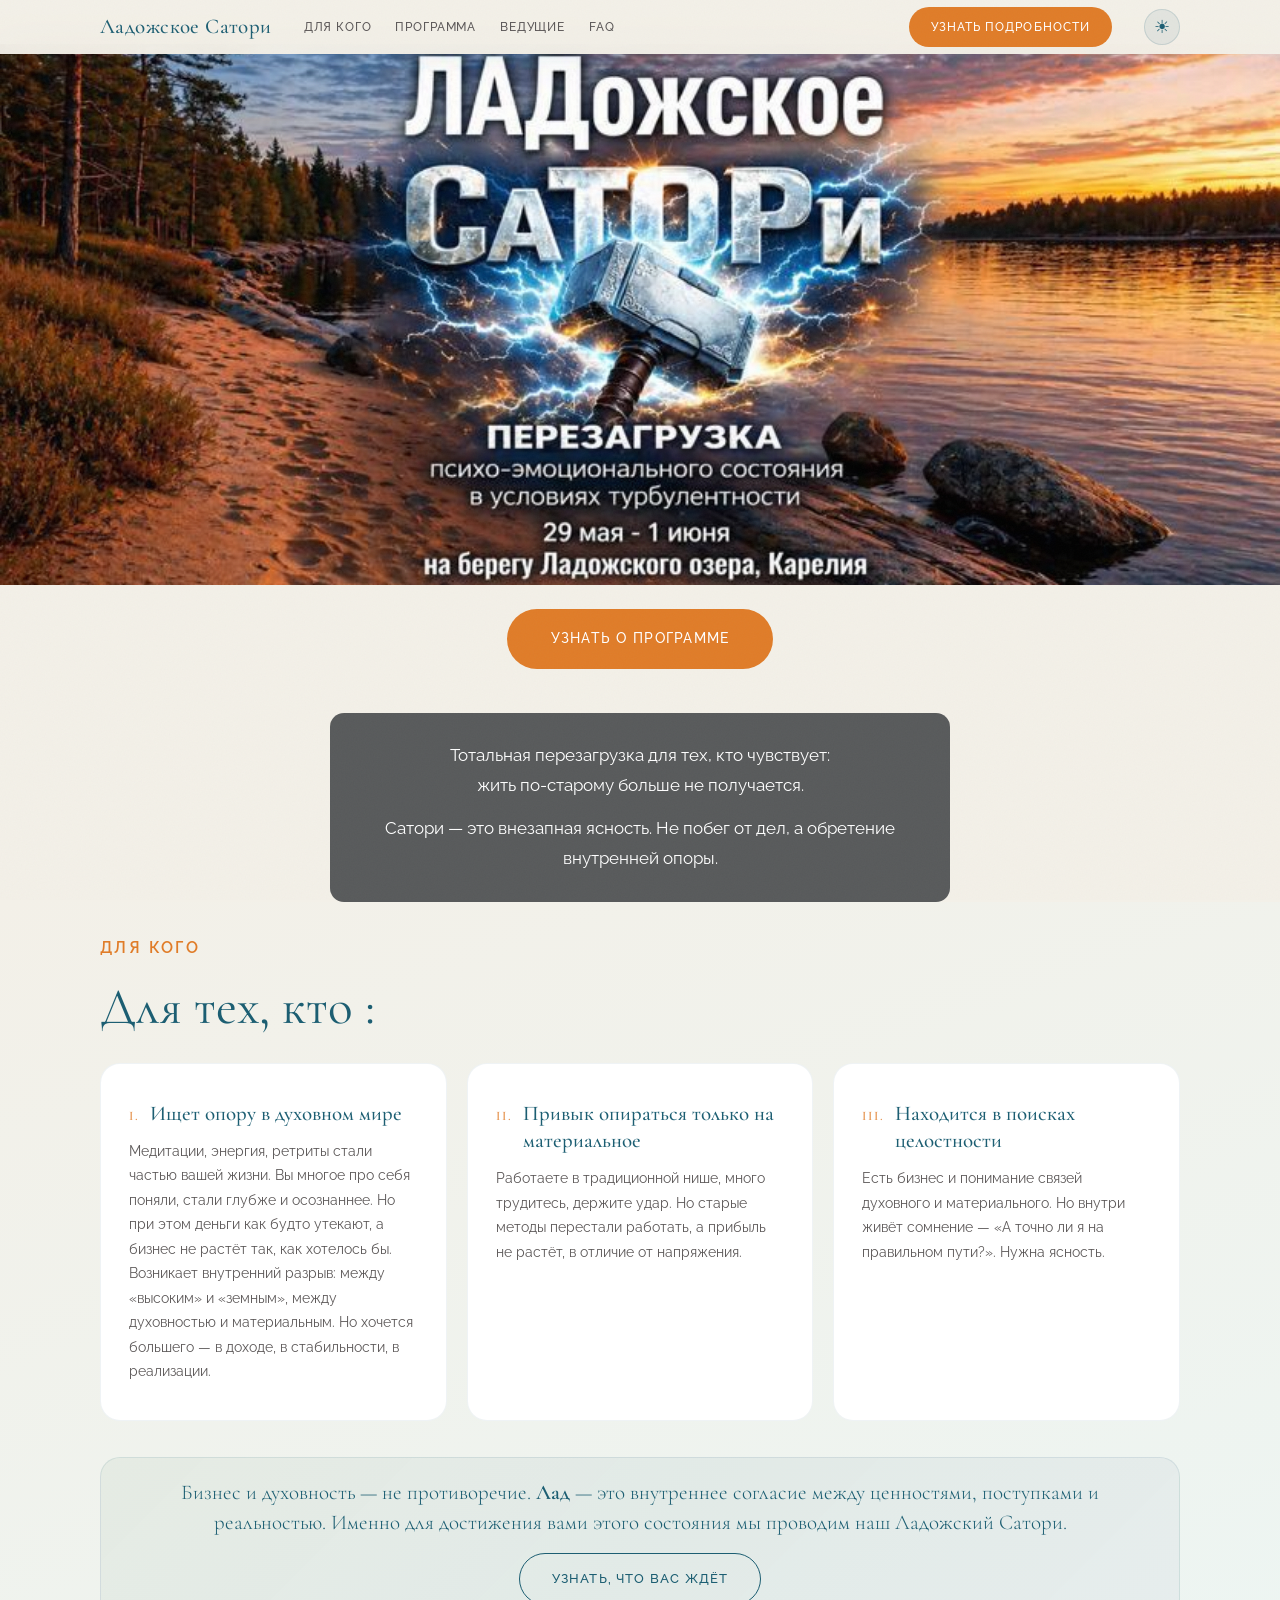
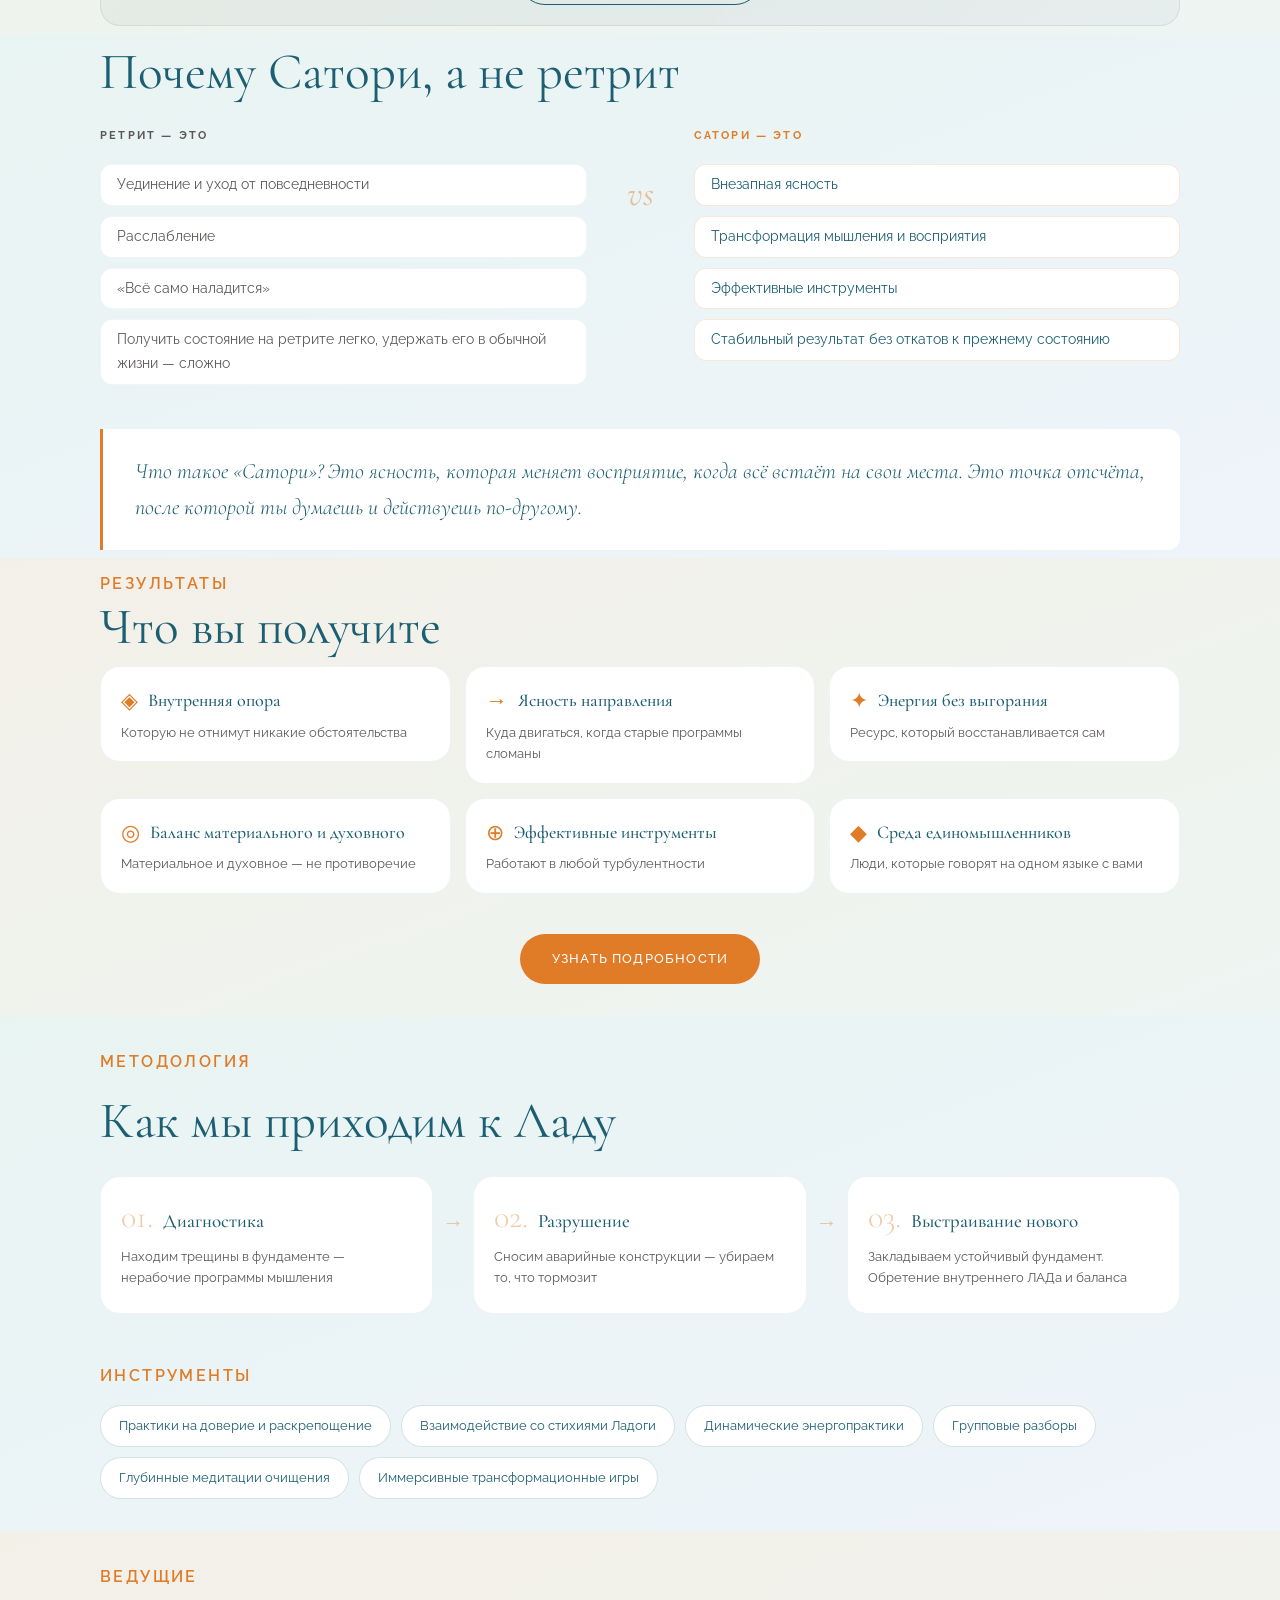
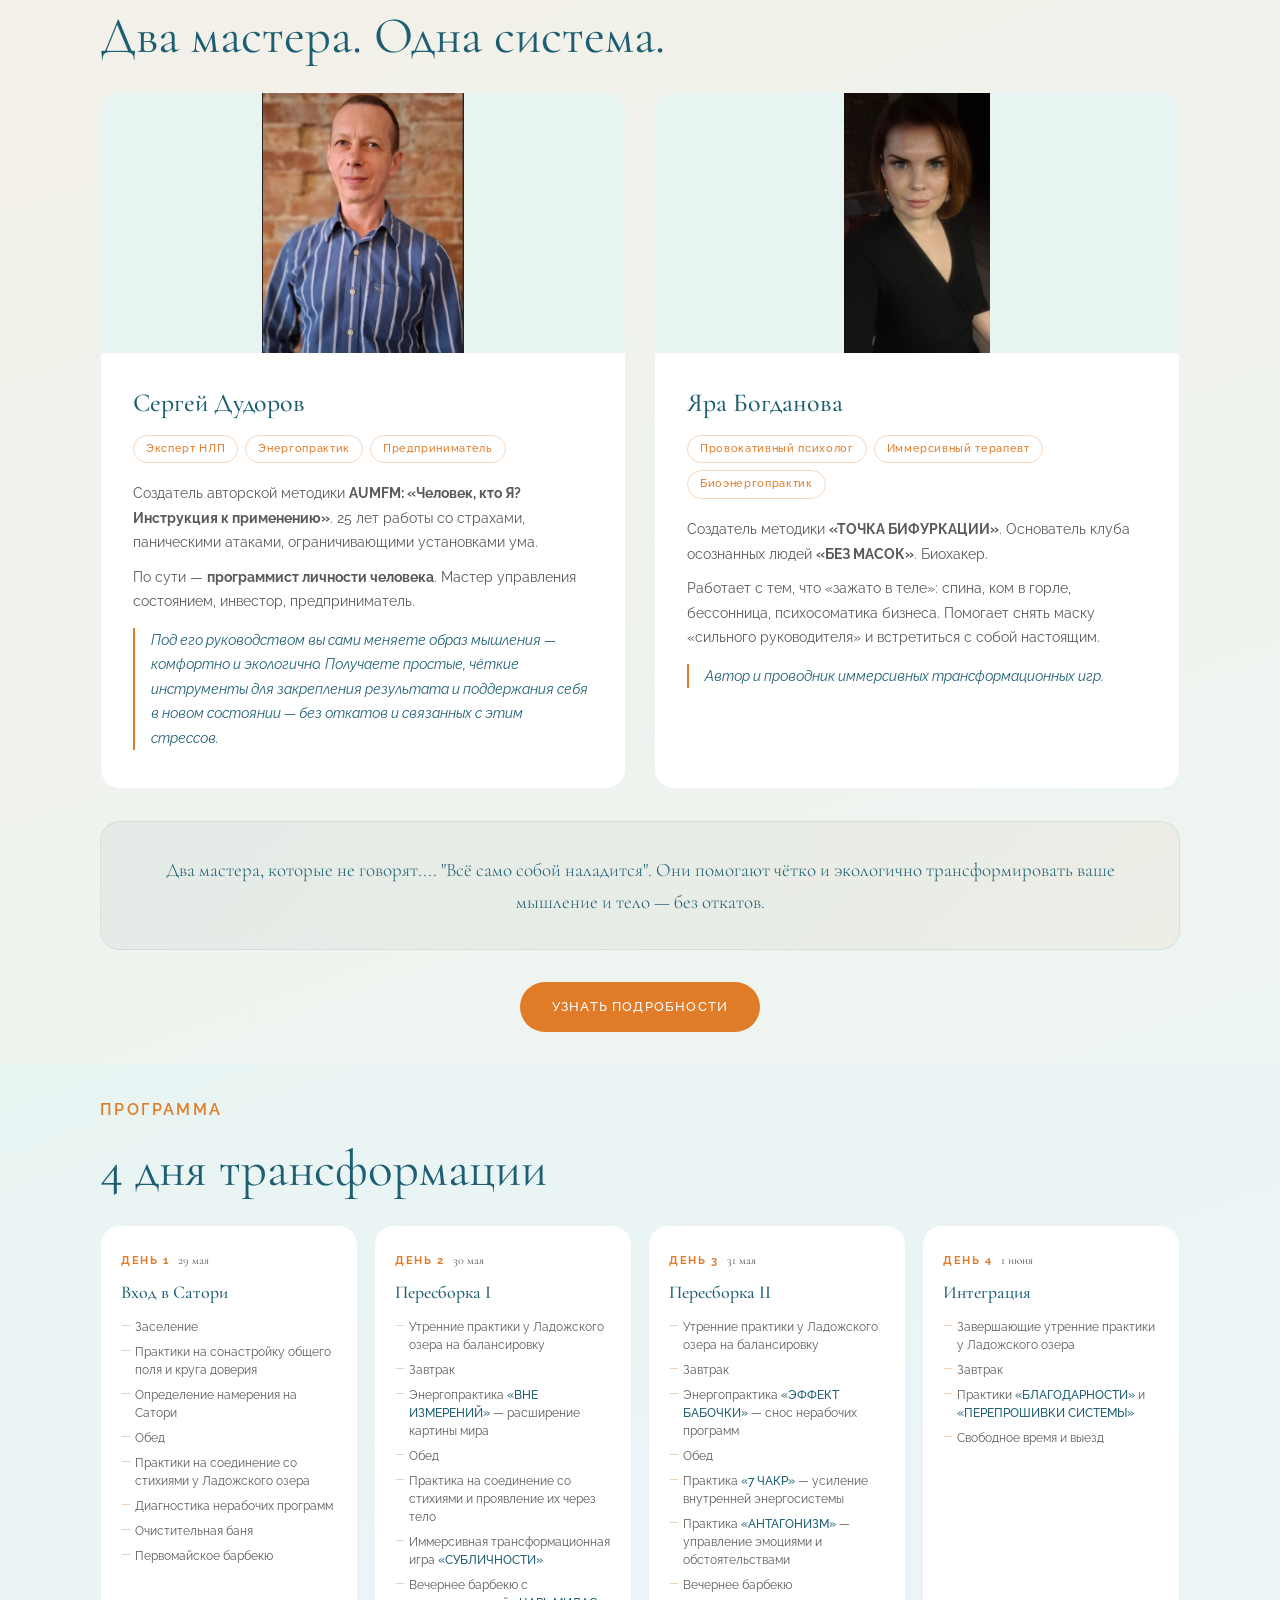
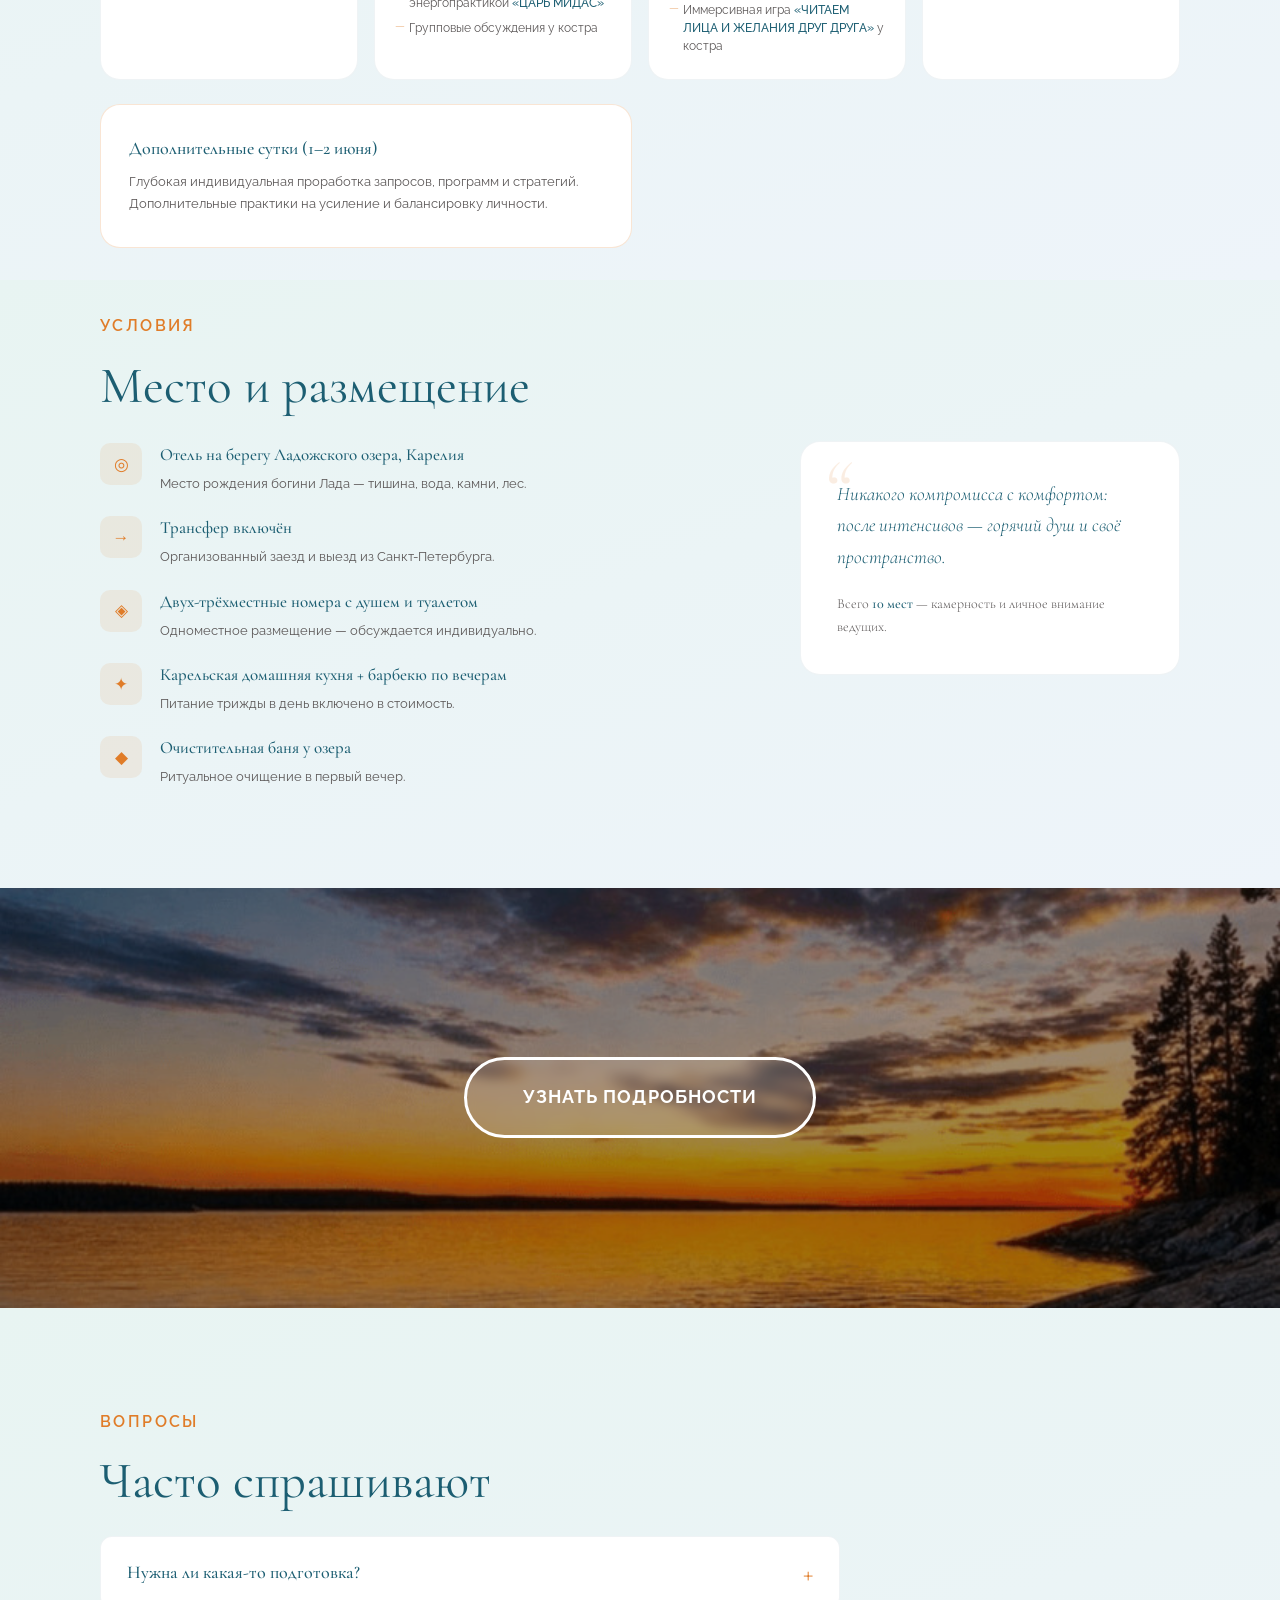
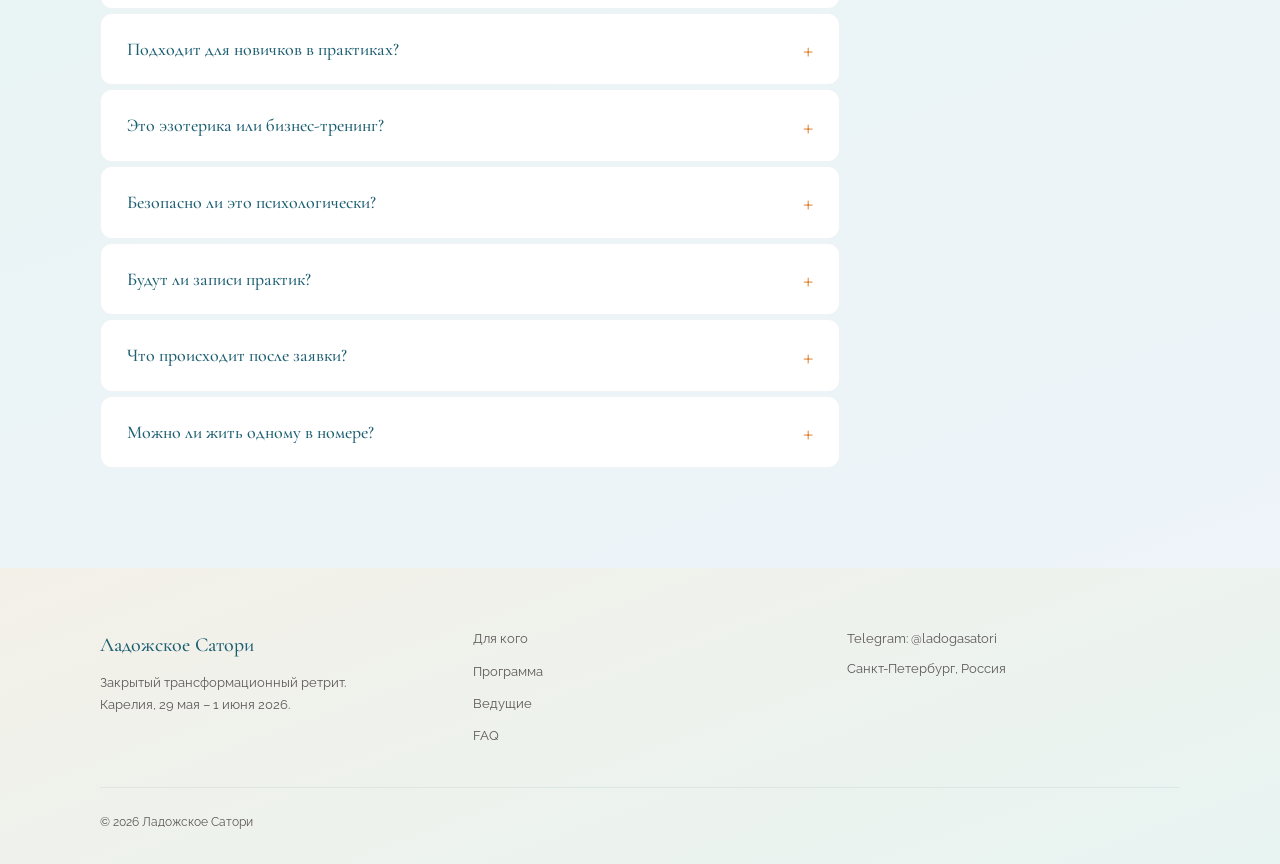
==== commit 2d830ac0: "Tagline: replace 'Чёткая' with 'Тотальная'" ====
--- a/index.html
+++ b/index.html
@@ -79,9 +79,9 @@
   --muted:       #8a8790;
   --heading:     #c8b088;
   --deep:        #a09068;
-  --accent:      #9b2020;
-  --accent-h:    #7a1515;
-  --accent-soft: #c03030;
+  --accent:      #E07C28;
+  --accent-h:    #BE5C10;
+  --accent-soft: #F0A830;
   --sh:          0 4px 24px rgba(0,0,0,.45);
   --sh-md:       0 8px 40px rgba(0,0,0,.6);
 }
@@ -94,26 +94,29 @@
 [data-theme="dark"] .mmenu{background:var(--bg)}
 [data-theme="dark"] .footer{background:linear-gradient(160deg,#0d1018 0%,#101420 100%)}
 [data-theme="dark"] .footer-bot{border-top-color:rgba(200,176,136,.1)}
-[data-theme="dark"] .aud-result{background:linear-gradient(135deg,rgba(155,32,32,.08),rgba(200,176,136,.06));border-color:rgba(200,176,136,.12)}
+[data-theme="dark"] .aud-result{background:linear-gradient(135deg,rgba(224,124,40,.08),rgba(200,176,136,.06));border-color:rgba(200,176,136,.12)}
 [data-theme="dark"] .why-list li{background:var(--bg-card);border-color:rgba(200,176,136,.08)}
-[data-theme="dark"] .why-list.yes li{border-color:rgba(155,32,32,.25)}
+[data-theme="dark"] .why-list.yes li{border-color:rgba(224,124,40,.25)}
 [data-theme="dark"] .satori-note{background:rgba(200,176,136,.04);border-color:rgba(200,176,136,.15)}
-[data-theme="dark"] .team-together{background:linear-gradient(135deg,rgba(200,176,136,.05),rgba(155,32,32,.06));border-color:rgba(200,176,136,.1)}
-[data-theme="dark"] .pbonus{background:linear-gradient(135deg,rgba(155,32,32,.06),rgba(200,176,136,.05));border-color:rgba(200,176,136,.15)}
-[data-theme="dark"] .pex{border-color:rgba(155,32,32,.25)}
-[data-theme="dark"] .venue-ico{background:rgba(155,32,32,.15)}
+[data-theme="dark"] .team-together{background:linear-gradient(135deg,rgba(200,176,136,.05),rgba(224,124,40,.06));border-color:rgba(200,176,136,.1)}
+[data-theme="dark"] .pbonus{background:linear-gradient(135deg,rgba(224,124,40,.06),rgba(200,176,136,.05));border-color:rgba(200,176,136,.15)}
+[data-theme="dark"] .pex{border-color:rgba(224,124,40,.25)}
+[data-theme="dark"] .venue-ico{background:rgba(224,124,40,.15)}
 [data-theme="dark"] .tagline-box{background:rgba(0,0,0,.7)}
 [data-theme="dark"] .team-ph-label{background:rgba(13,16,24,.85);color:var(--heading)}
-[data-theme="dark"] .aud-card{background:var(--bg-card);border-color:rgba(200,176,136,.08)}
+[data-theme="dark"] .aud-card{background:#EDD9A0;border-color:rgba(180,140,40,.3)}
+[data-theme="dark"] .aud-card h3{color:#1a1206}
+[data-theme="dark"] .aud-card p{color:#2a2010}
+[data-theme="dark"] .aud-card .aud-num{color:#7a5c10}
 [data-theme="dark"] .burger span{background:var(--heading)}
 [data-theme="dark"] .scroll-progress{background:var(--accent)}
 @media(max-width:768px){[data-theme="dark"] .hero-in{background:var(--bg)}}
-[data-theme="dark"] .pc-main{background:var(--bg-card);border-color:rgba(155,32,32,.35)}
+[data-theme="dark"] .pc-main{background:var(--bg-card);border-color:rgba(224,124,40,.35)}
 [data-theme="dark"] .pc-extra{background:var(--bg)}
 [data-theme="dark"] .faq-item{background:var(--bg-card);border-color:rgba(200,176,136,.08)}
 [data-theme="dark"] .why-quote{background:var(--bg-card)}
 [data-theme="dark"] .tag{background:var(--bg-card);border-color:rgba(200,176,136,.15)}
-[data-theme="dark"] .tag:hover{border-color:var(--accent);background:rgba(155,32,32,.08)}
+[data-theme="dark"] .tag:hover{border-color:var(--accent);background:rgba(224,124,40,.08)}
 [data-theme="dark"] .elem{background:var(--bg-card);border-color:rgba(200,176,136,.08)}
 [data-theme="dark"] .venue-quote{background:var(--bg-card);border-color:rgba(200,176,136,.08)}
 [data-theme="dark"] .step{background:var(--bg-card);border-color:rgba(200,176,136,.08)}
@@ -1234,7 +1237,7 @@
 ═════════════════════════════════════ -->
 <section class="s-tagline">
   <div class="tagline-box rv">
-    <p>Чёткая перезагрузка для тех, кто чувствует:<br>жить по-старому больше не получается.</p>
+    <p>Тотальная перезагрузка для тех, кто чувствует:<br>жить по-старому больше не получается.</p>
     <p>Сатори — это внезапная ясность. Не побег от дел, а обретение внутренней опоры.</p>
   </div>
 </section>
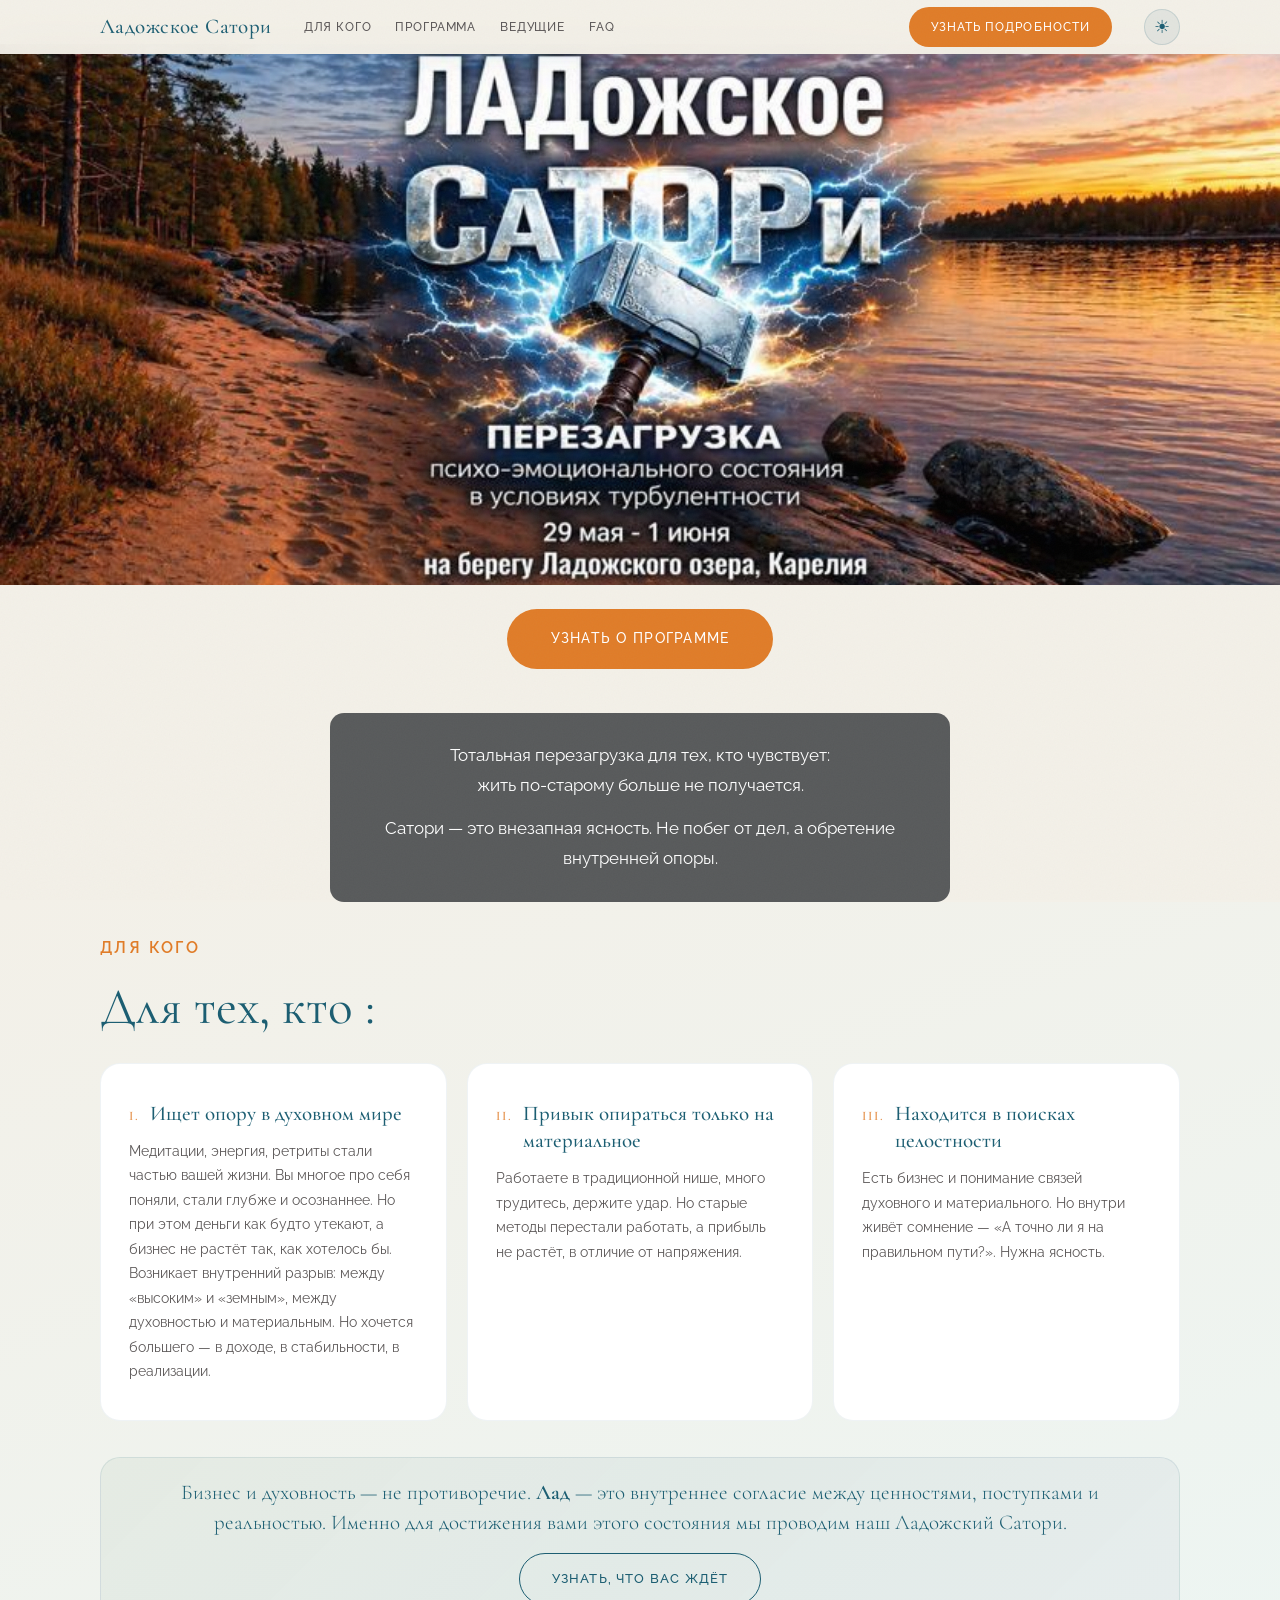
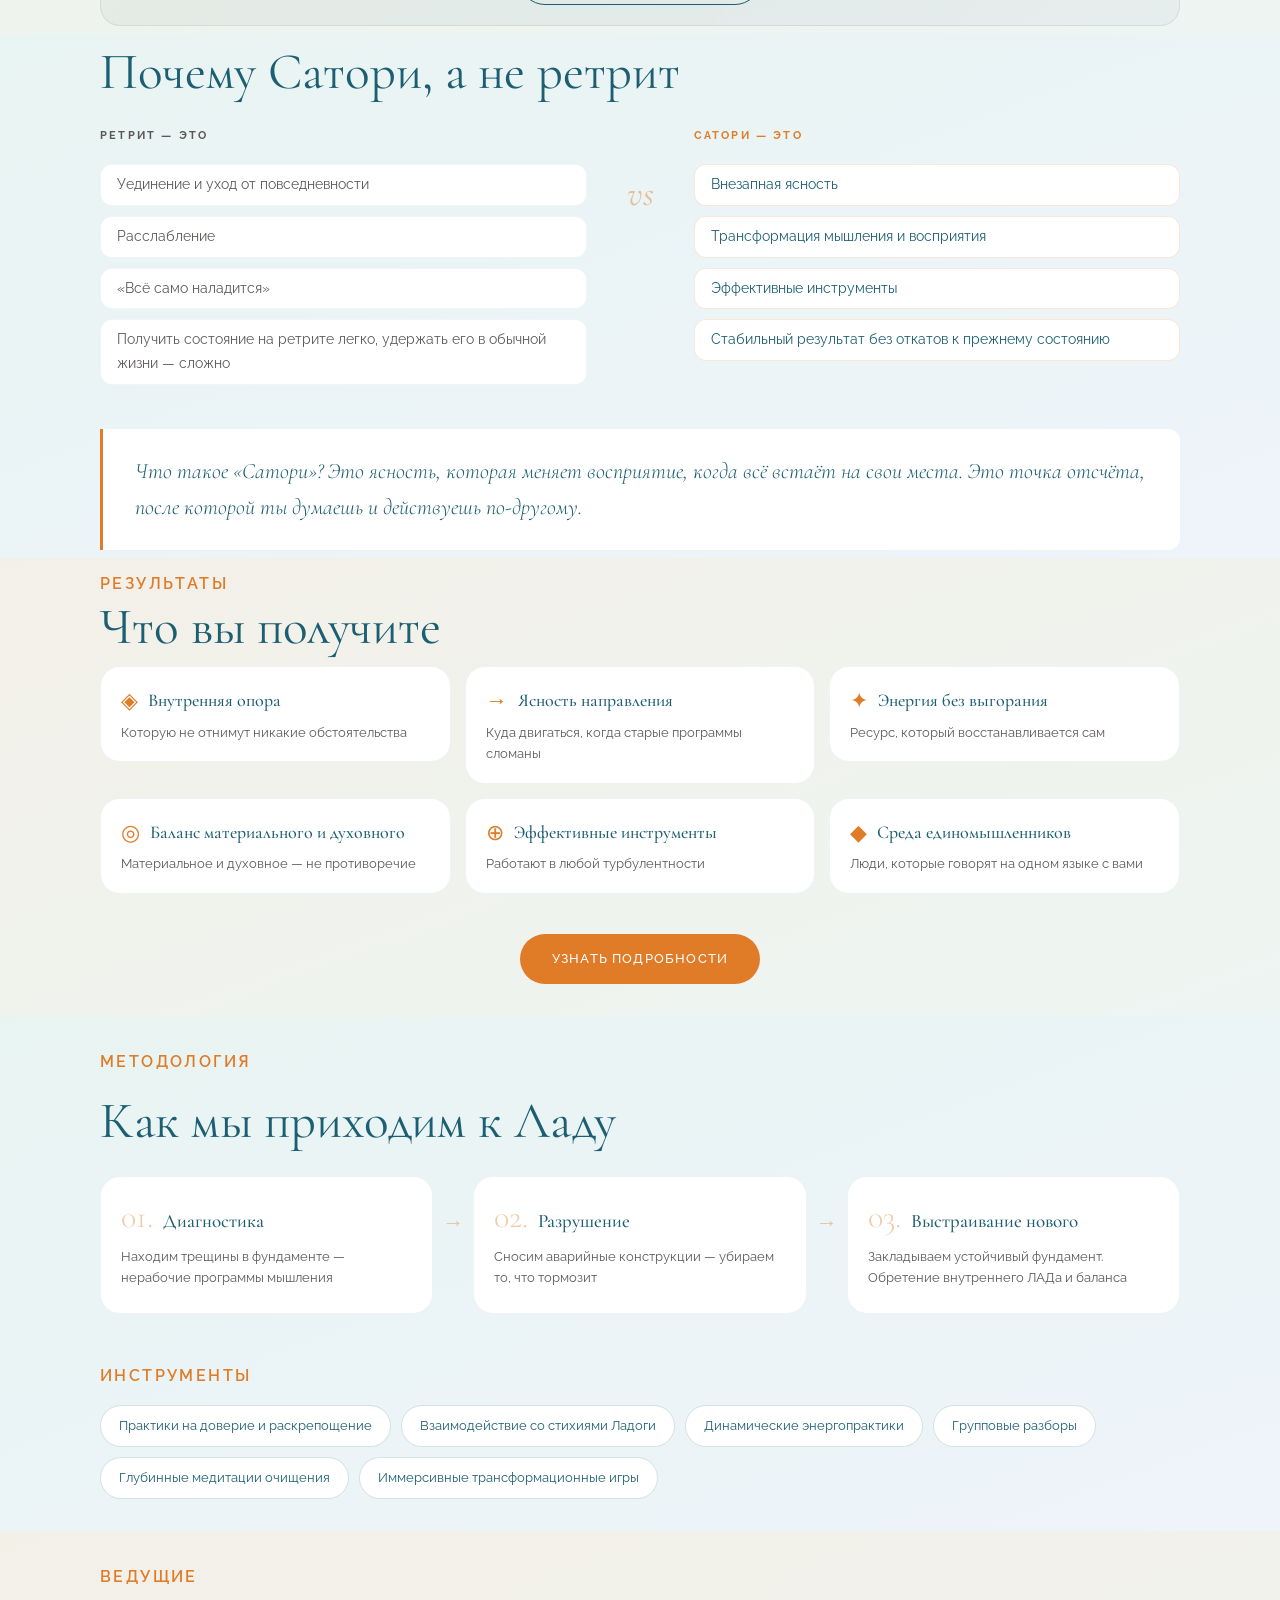
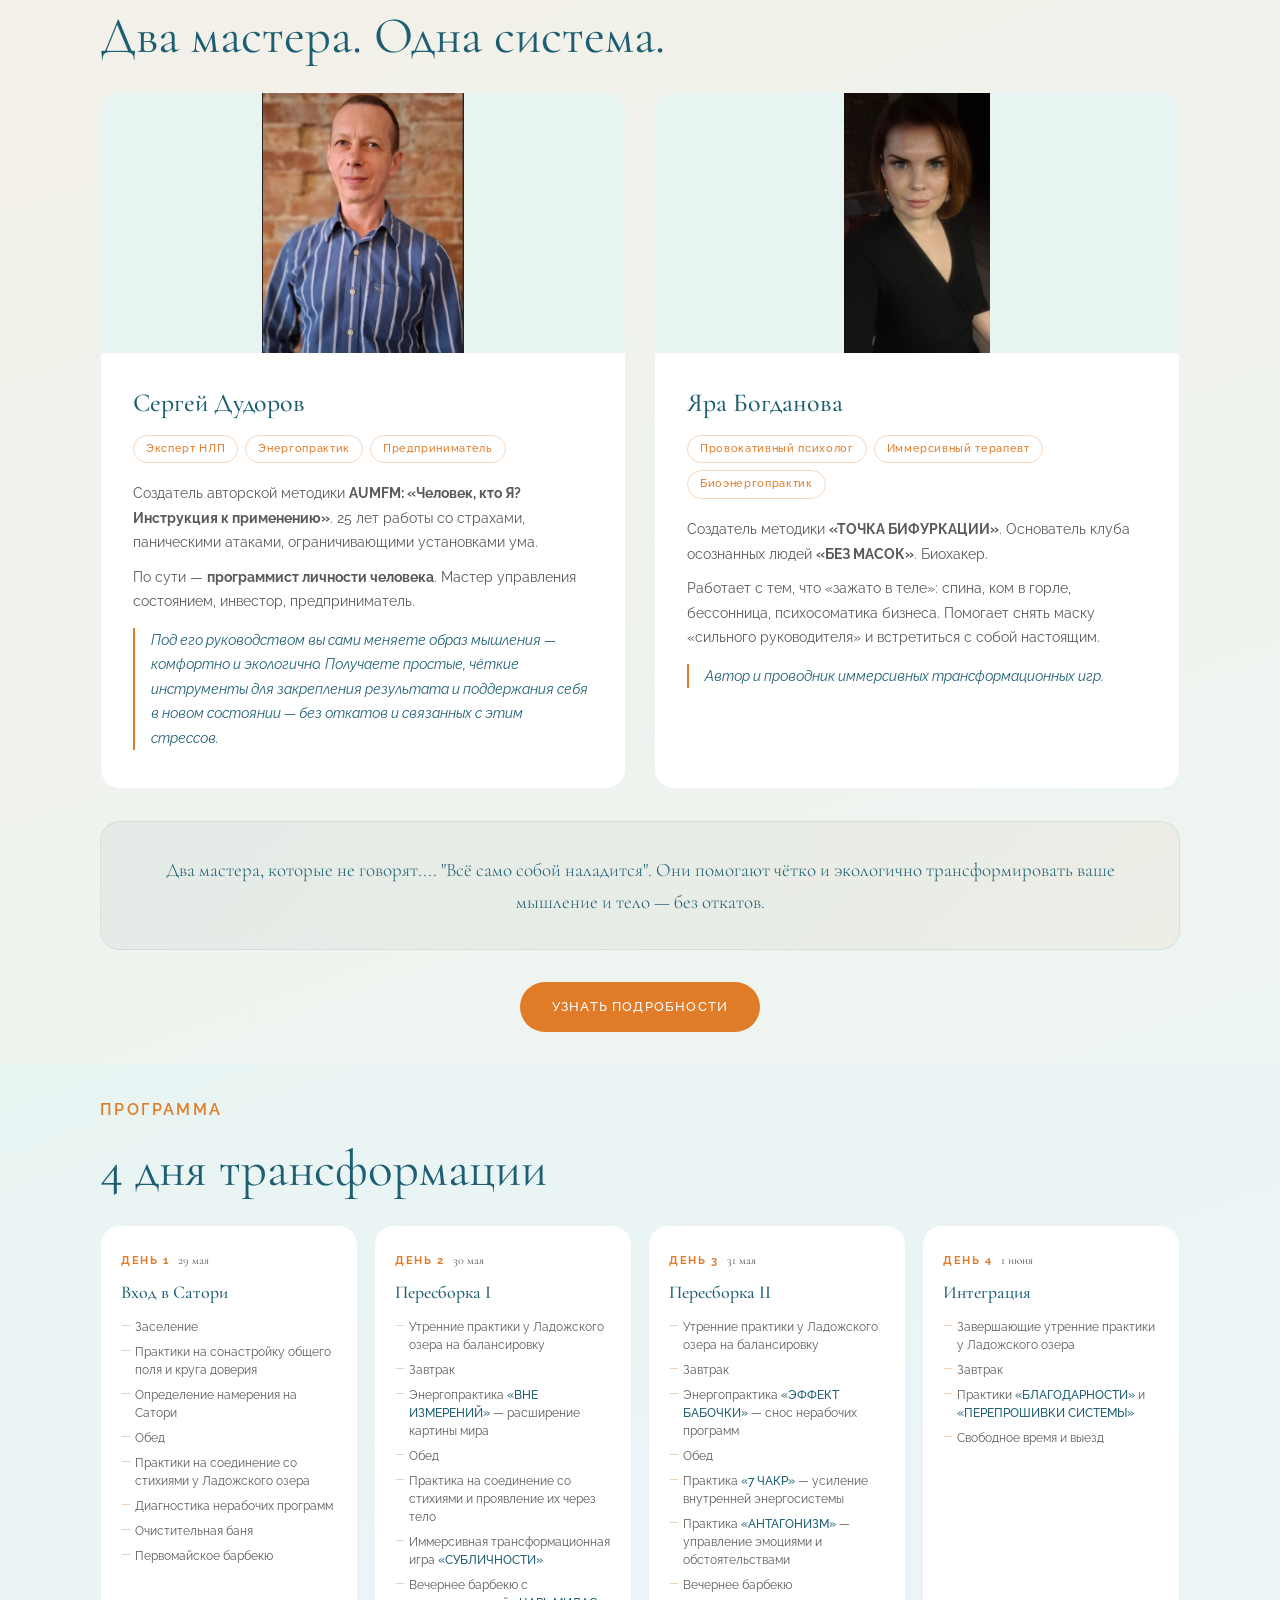
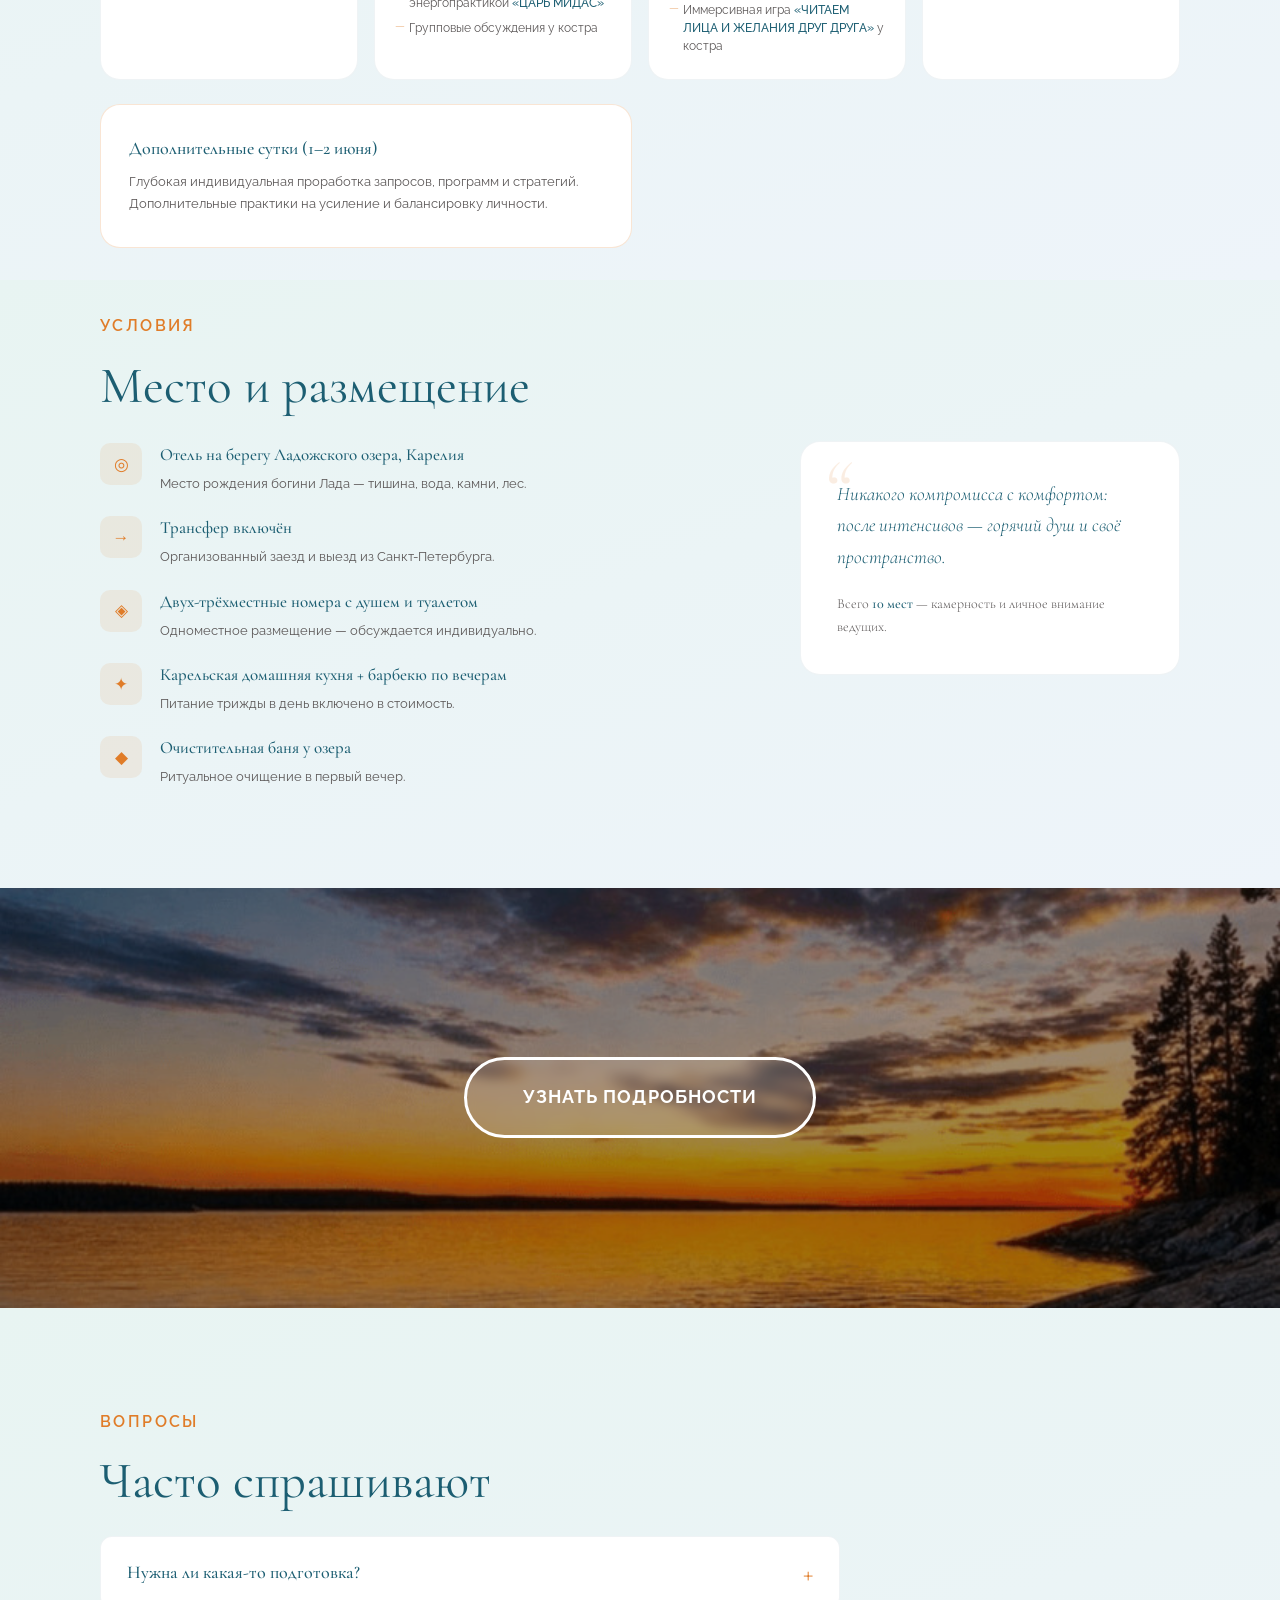
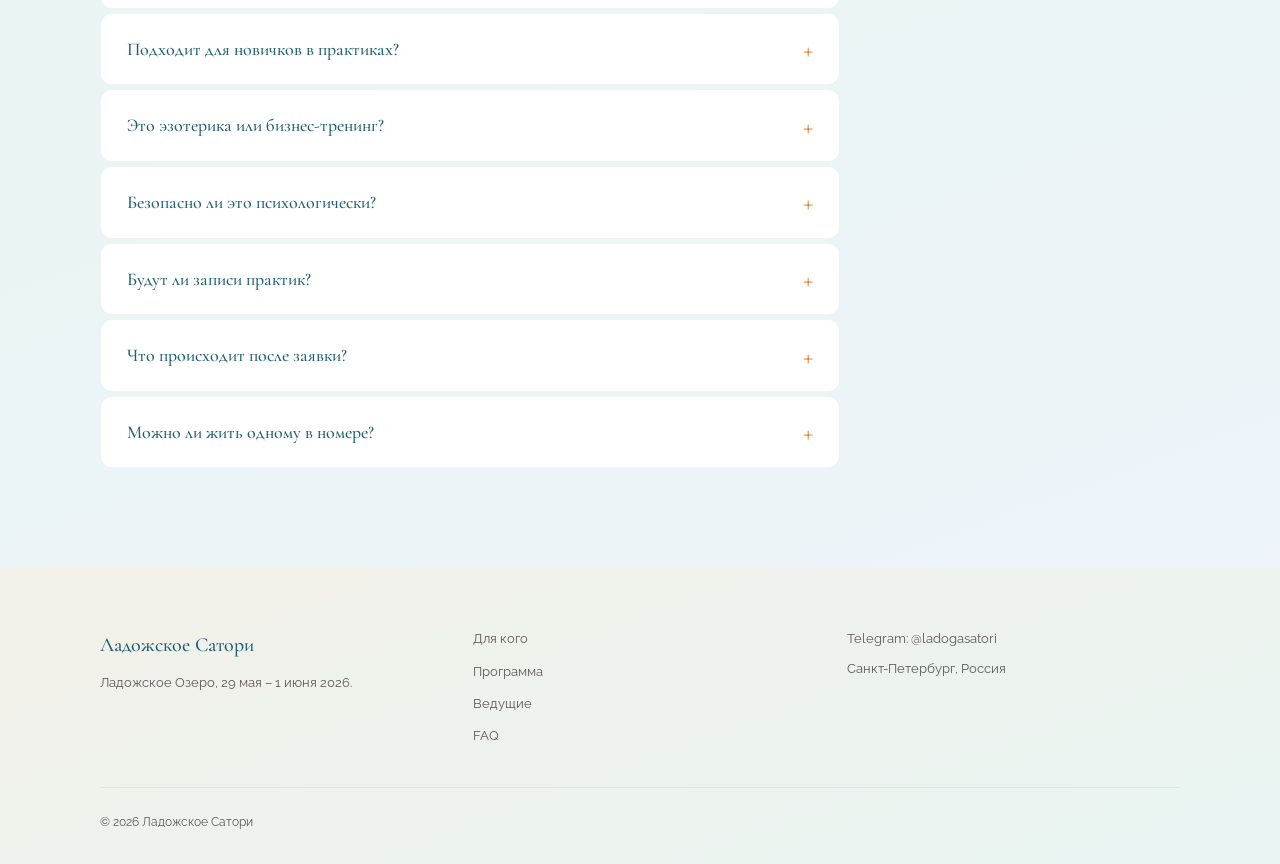
==== commit f9011bef: "Footer: update tagline to 'Ладожское Озеро, 29 мая – 1 июня 2026'" ====
--- a/index.html
+++ b/index.html
@@ -1641,7 +1641,7 @@
     <div class="footer-grid">
       <div class="footer-brand">
         <div class="footer-logo">Ладожское Сатори</div>
-        <p>Закрытый трансформационный ретрит.<br>Карелия, 29 мая – 1 июня 2026.</p>
+        <p>Ладожское Озеро, 29 мая – 1 июня 2026.</p>
       </div>
       <nav class="footer-nav">
         <a href="#for-whom">Для кого</a>
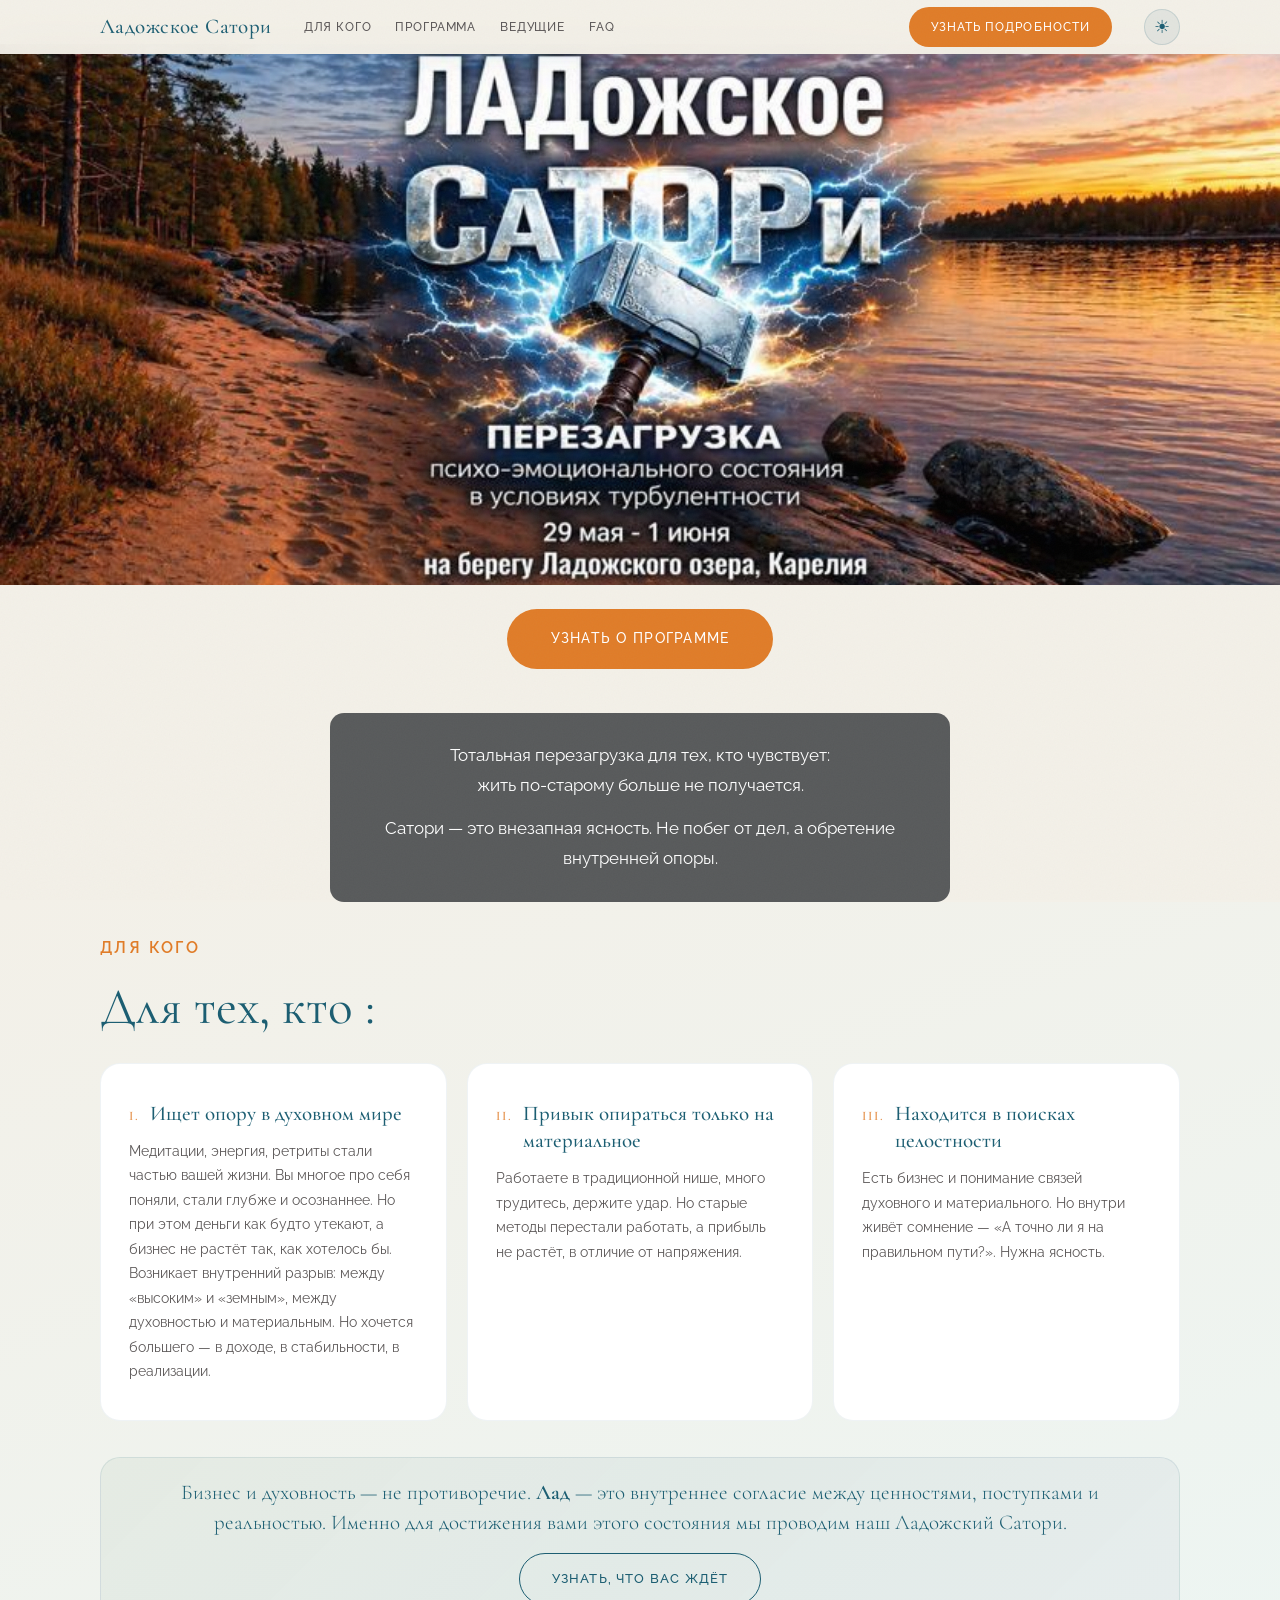
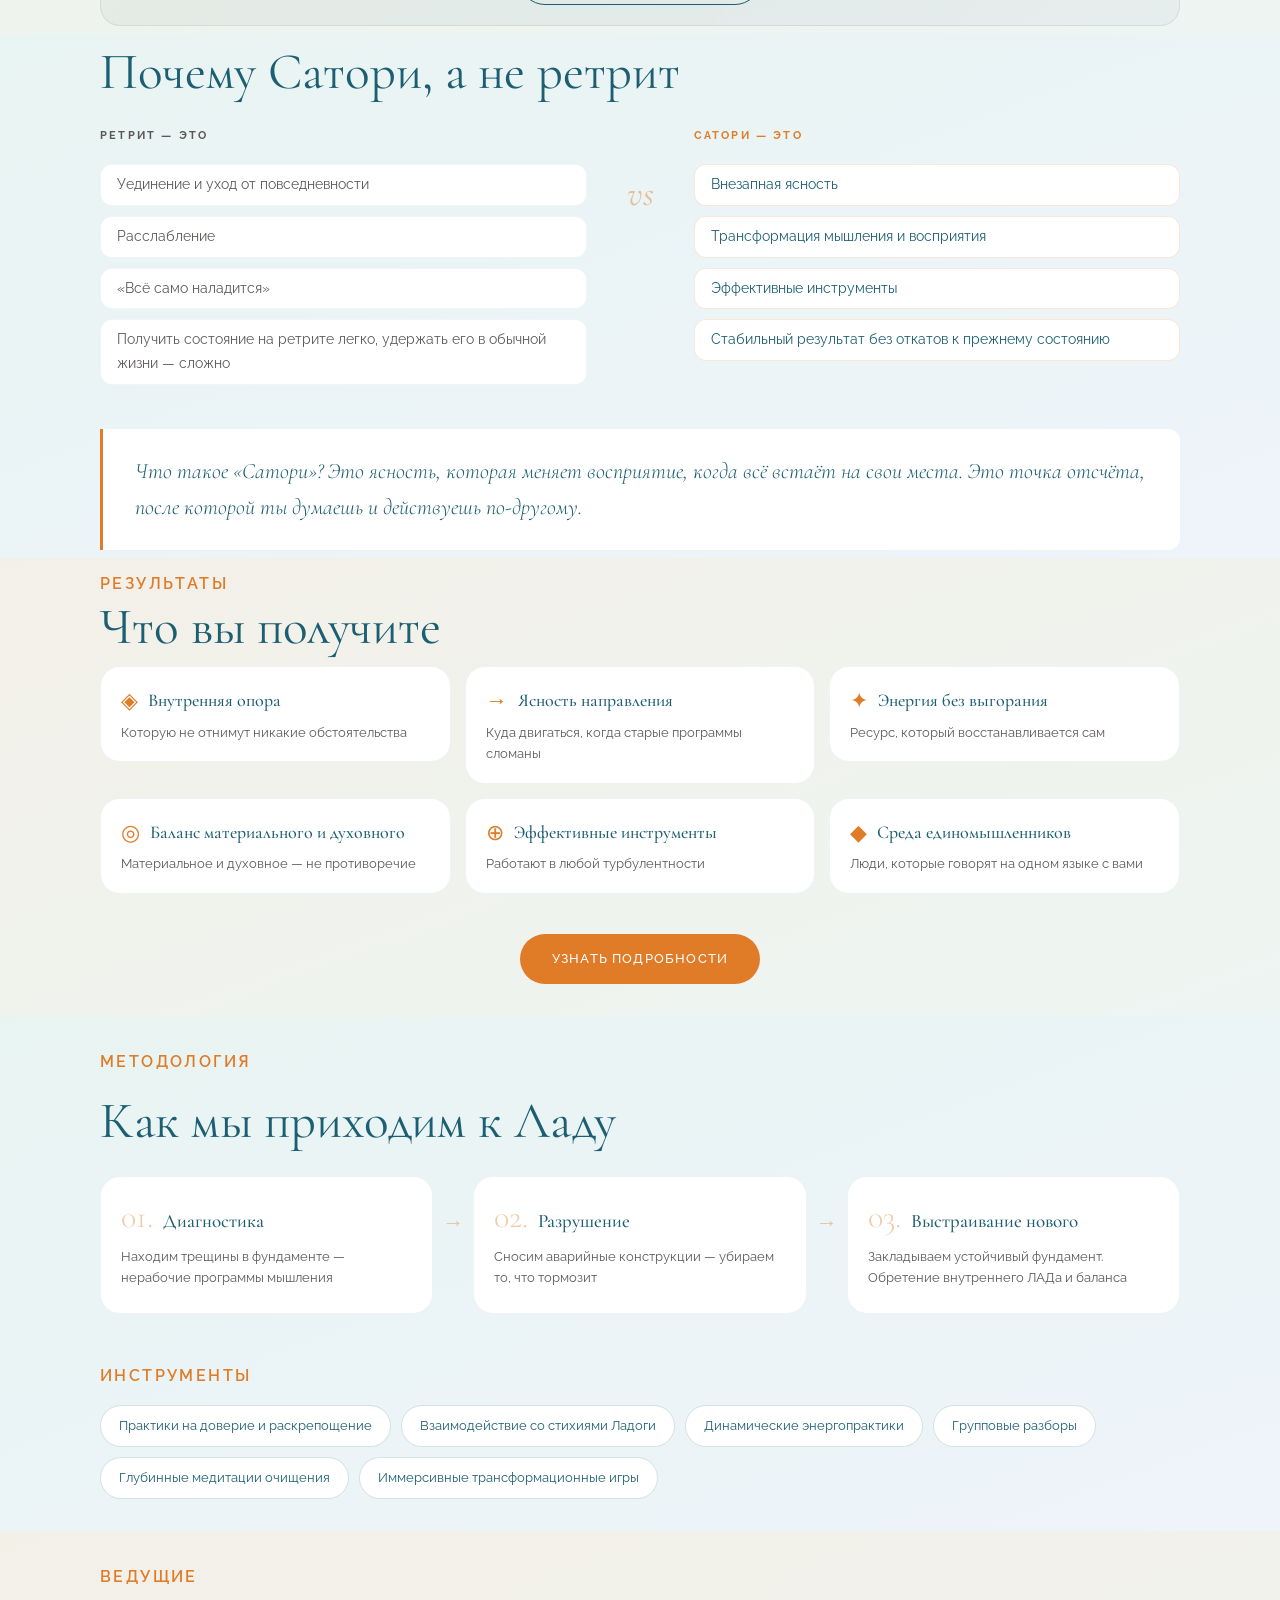
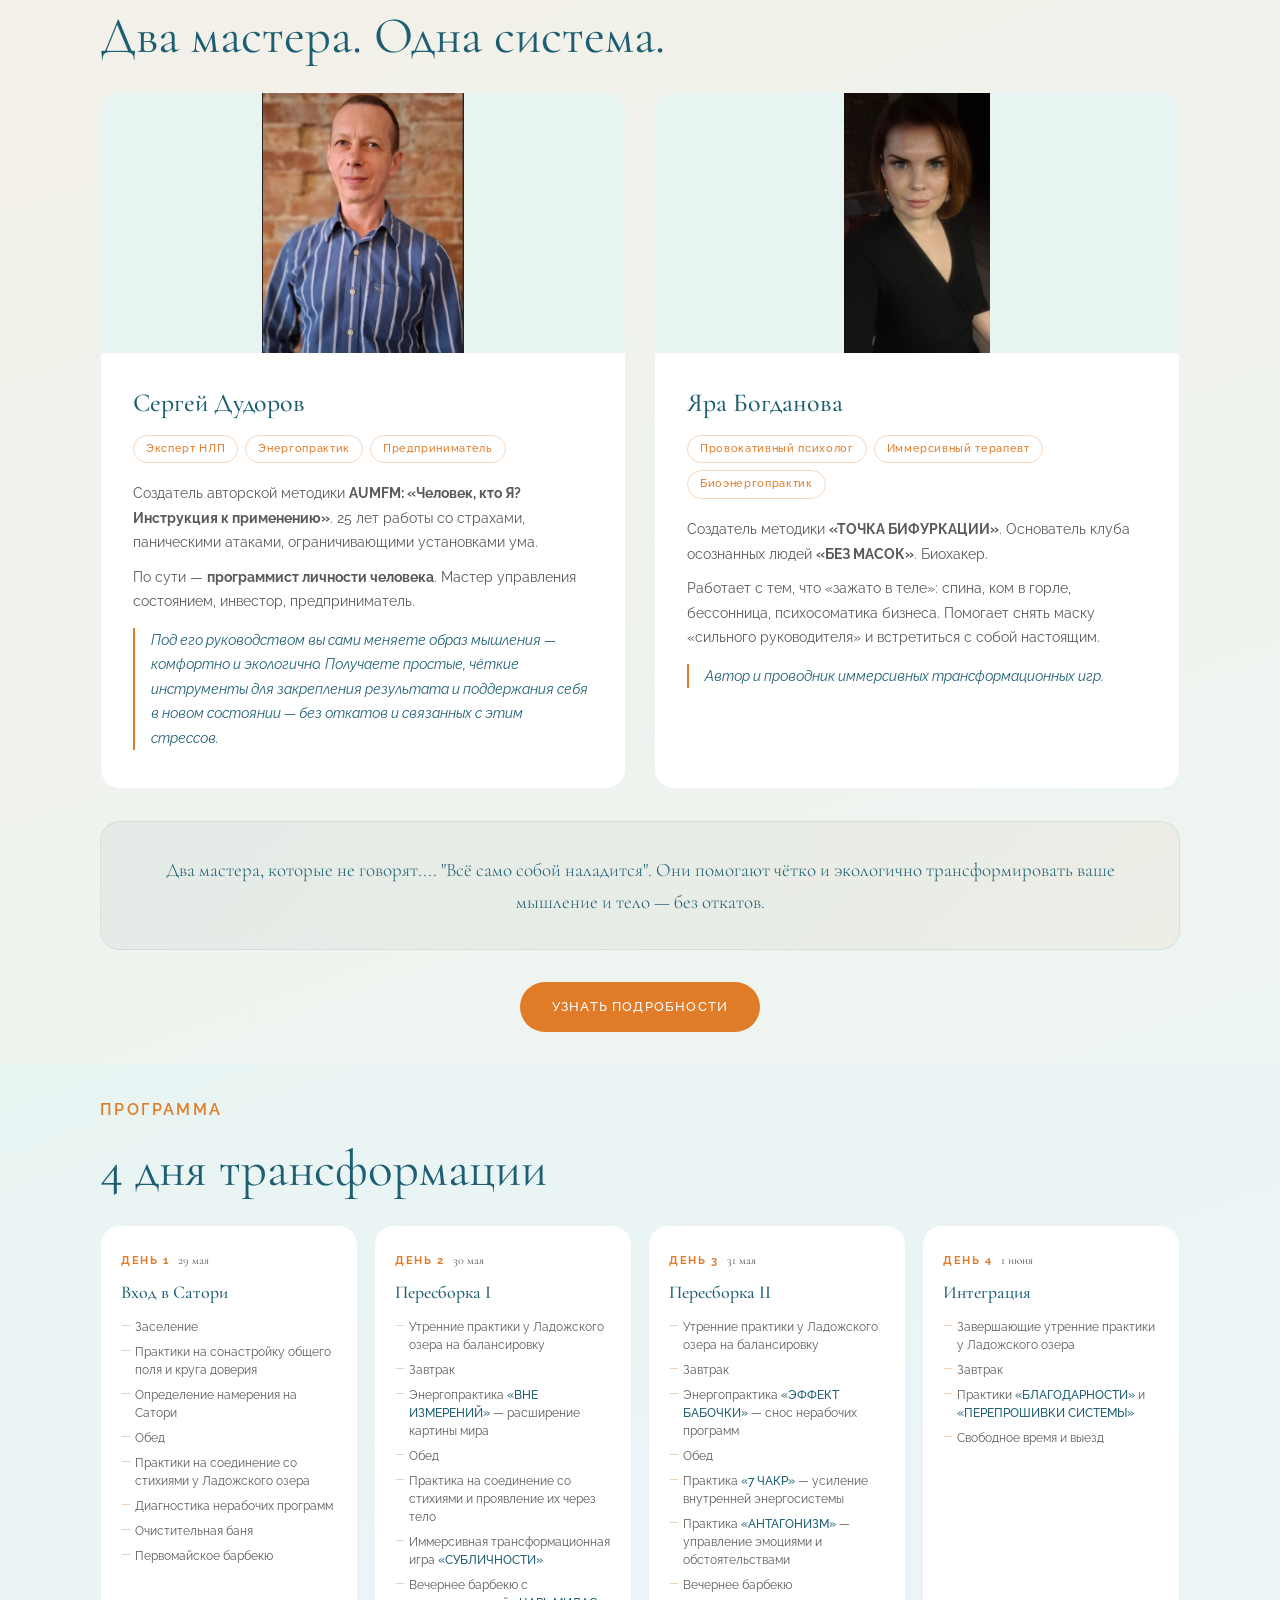
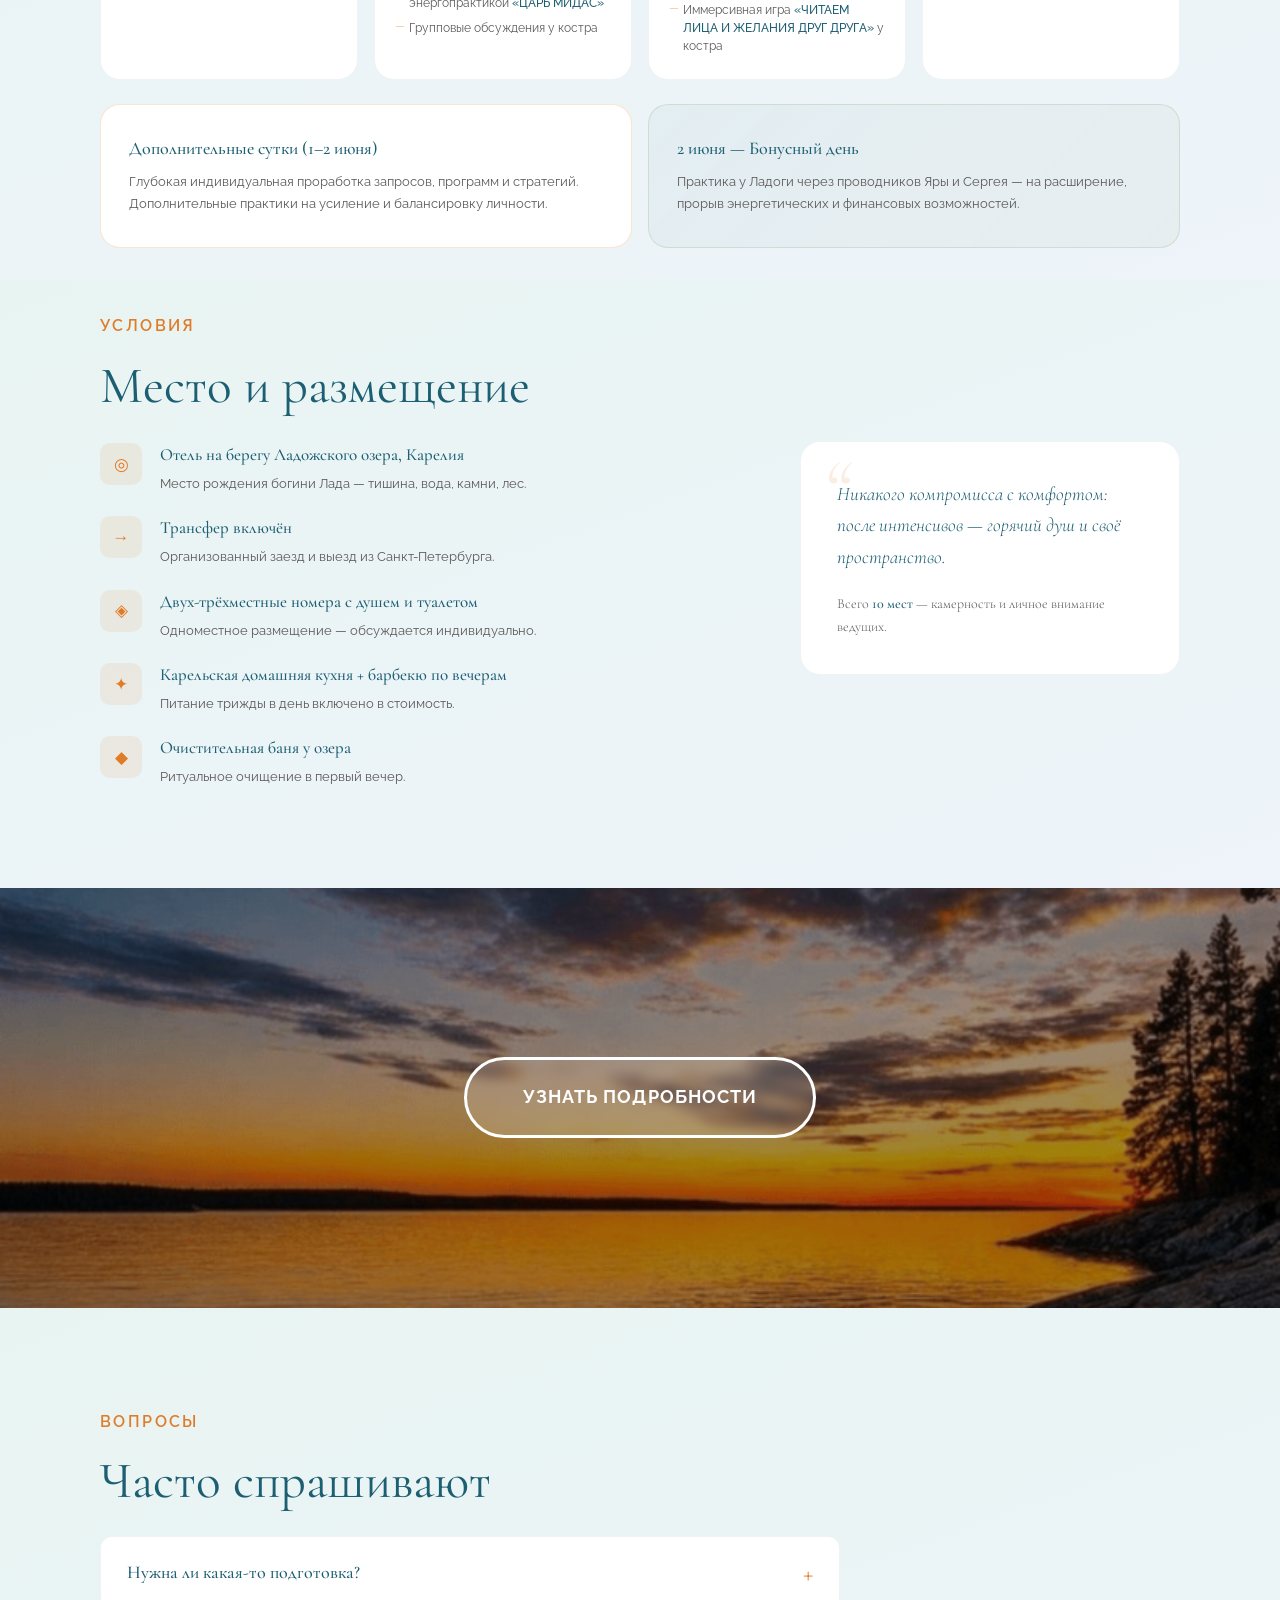
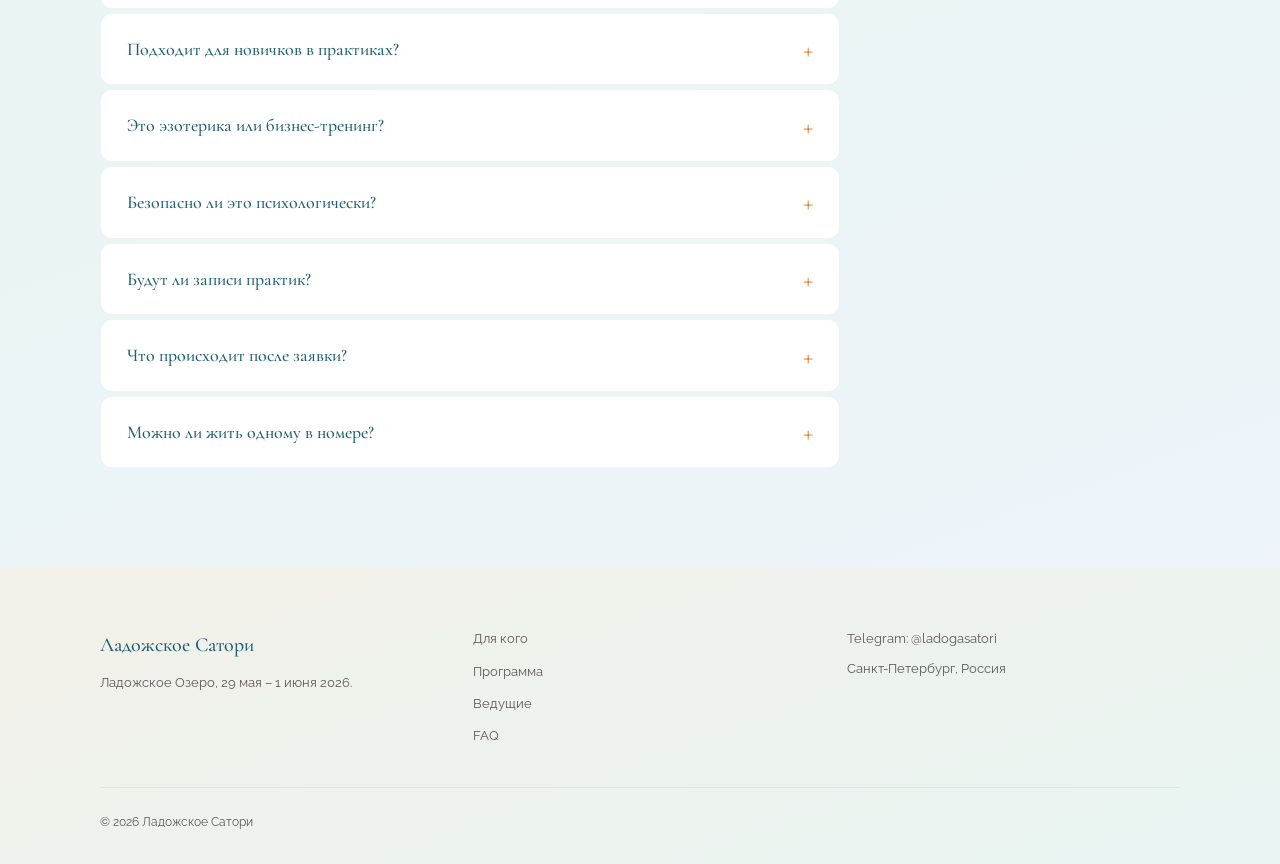
==== commit 1d60522d: "Restore bonus day block: 2 июня — Бонусный день" ====
--- a/index.html
+++ b/index.html
@@ -1519,6 +1519,10 @@
         <h4>Дополнительные сутки (1–2 июня)</h4>
         <p>Глубокая индивидуальная проработка запросов, программ и стратегий. Дополнительные практики на усиление и балансировку личности.</p>
       </div>
+      <div class="pbonus">
+        <h4>2 июня — Бонусный день</h4>
+        <p>Практика у Ладоги через проводников Яры и Сергея — на расширение, прорыв энергетических и финансовых возможностей.</p>
+      </div>
     </div>
 
   </div>
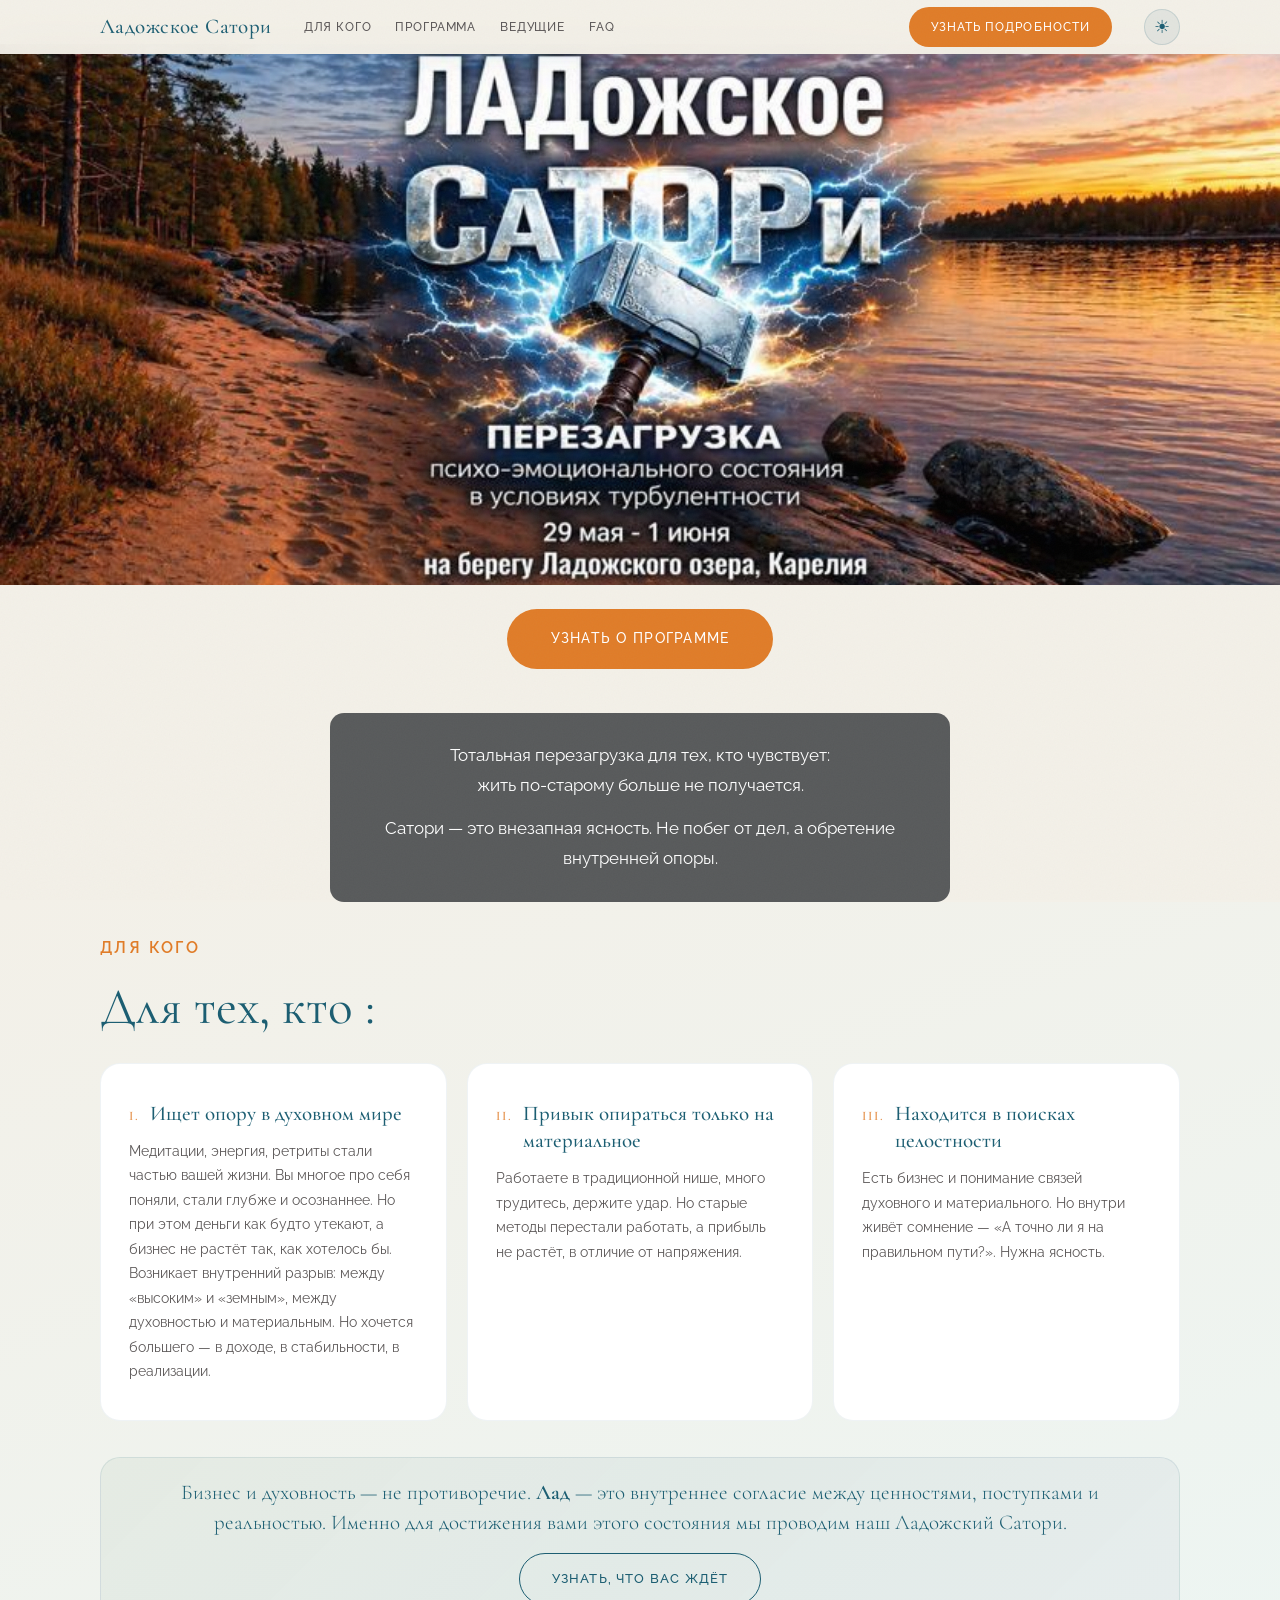
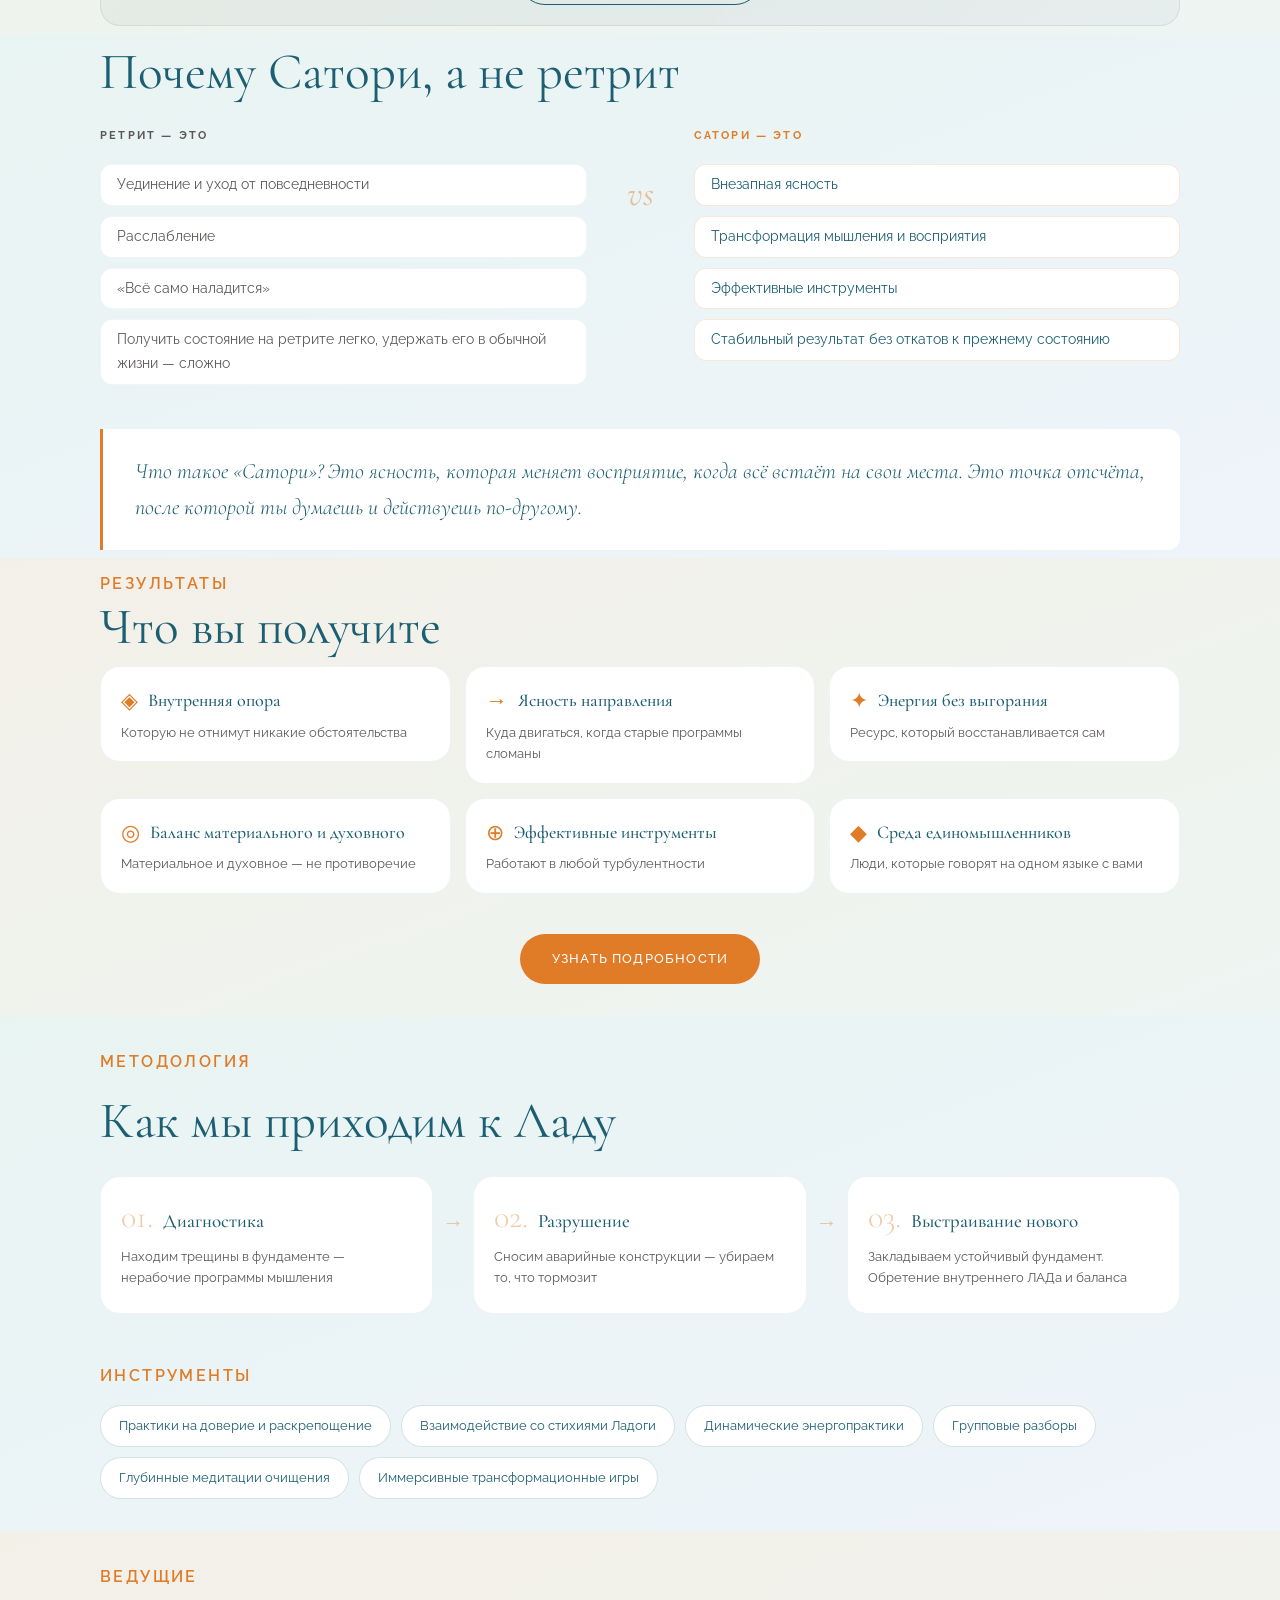
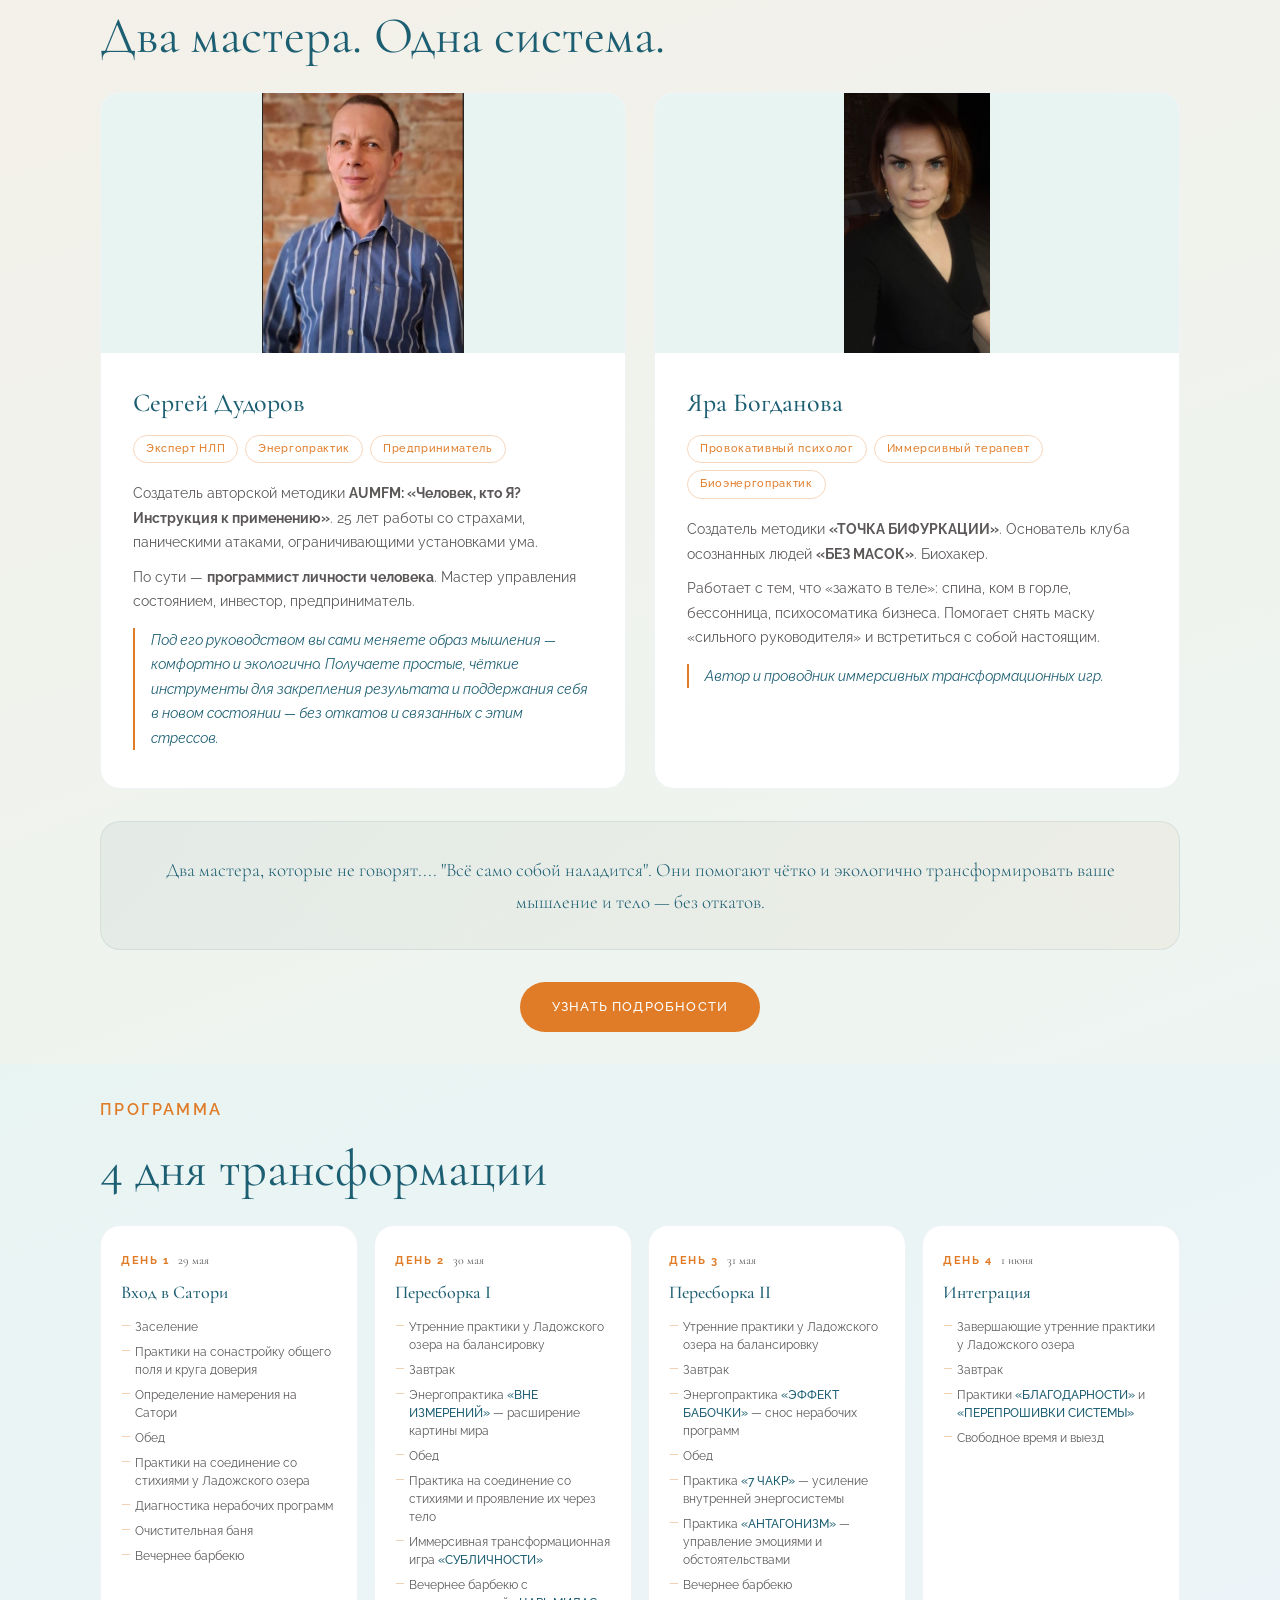
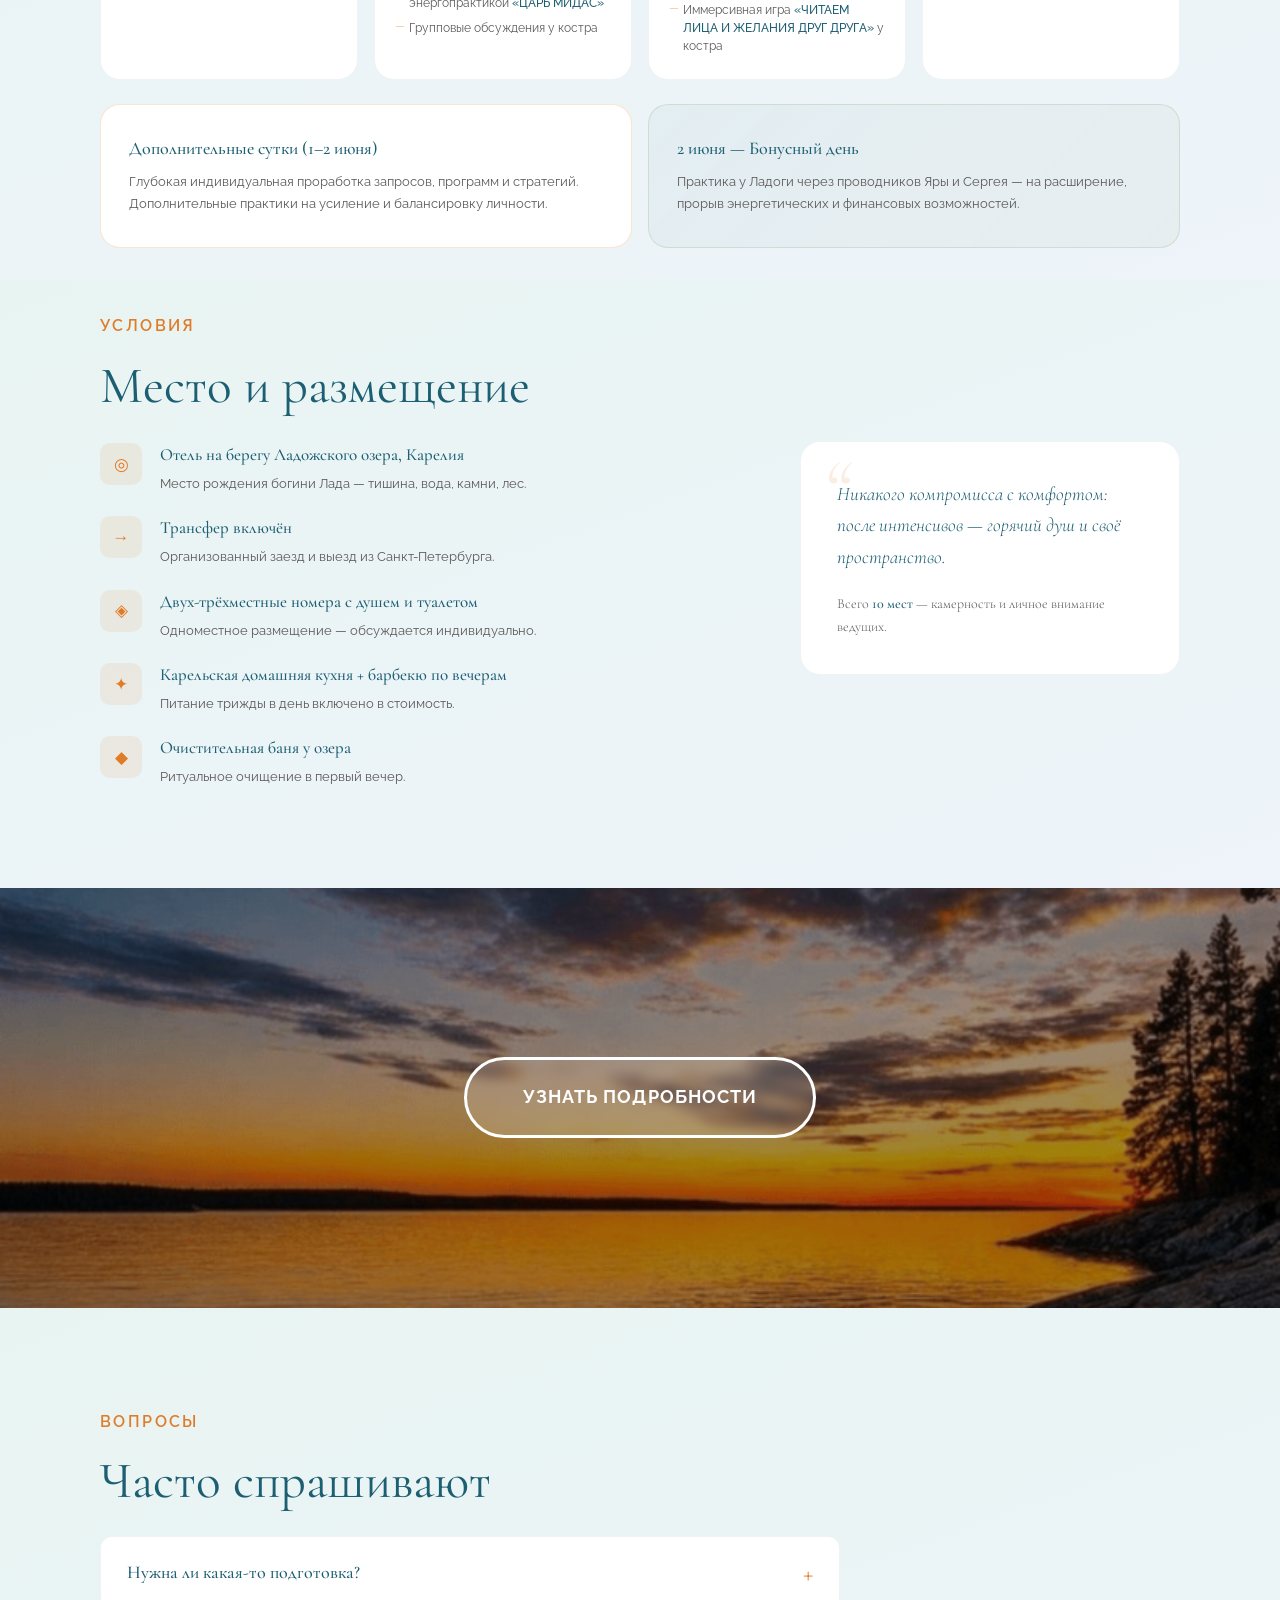
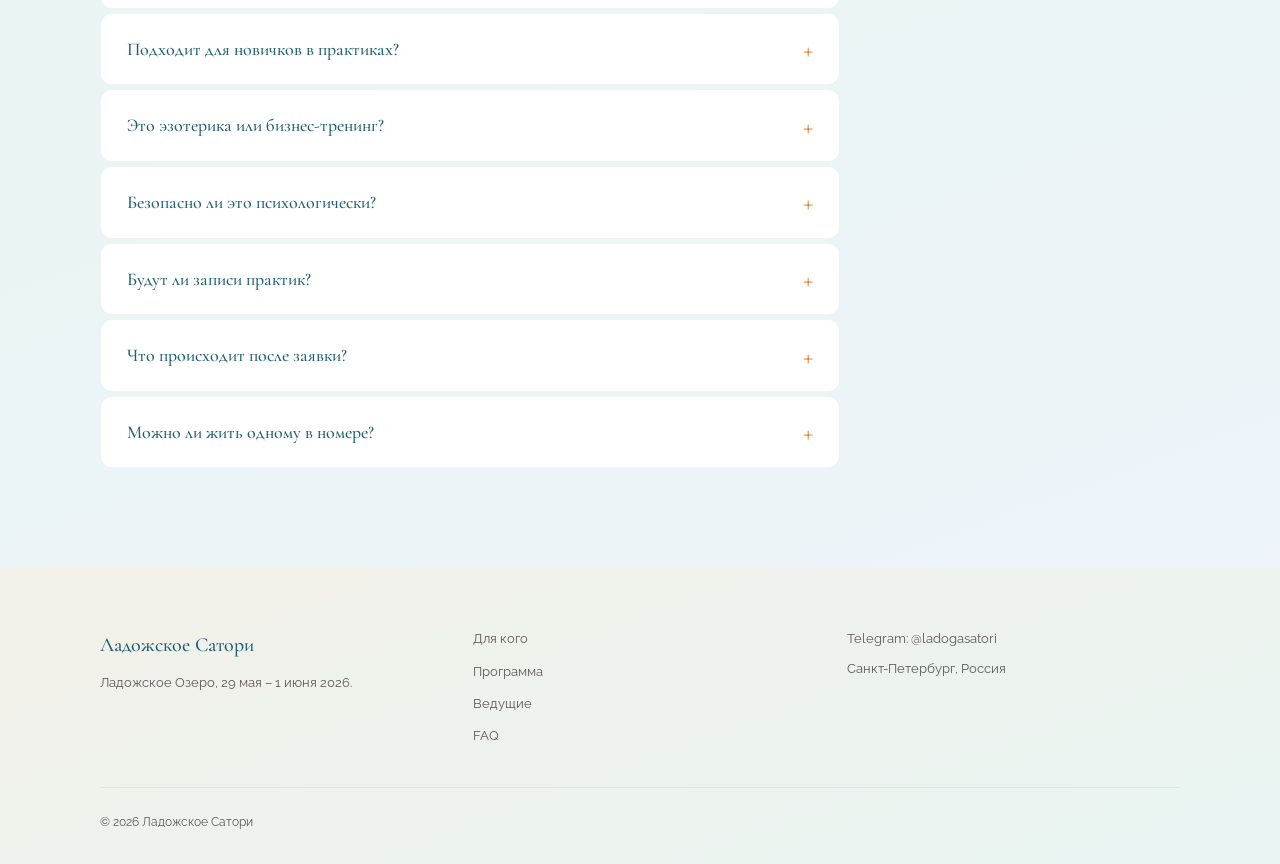
==== commit 7994ba90: "Day 1: replace 'Первомайское барбекю' with 'Вечернее барбекю'" ====
--- a/index.html
+++ b/index.html
@@ -1459,7 +1459,7 @@
           <li>Практики на соединение со стихиями у Ладожского озера</li>
           <li>Диагностика нерабочих программ</li>
           <li>Очистительная баня</li>
-          <li>Первомайское барбекю</li>
+          <li>Вечернее барбекю</li>
         </ul>
       </div>
 
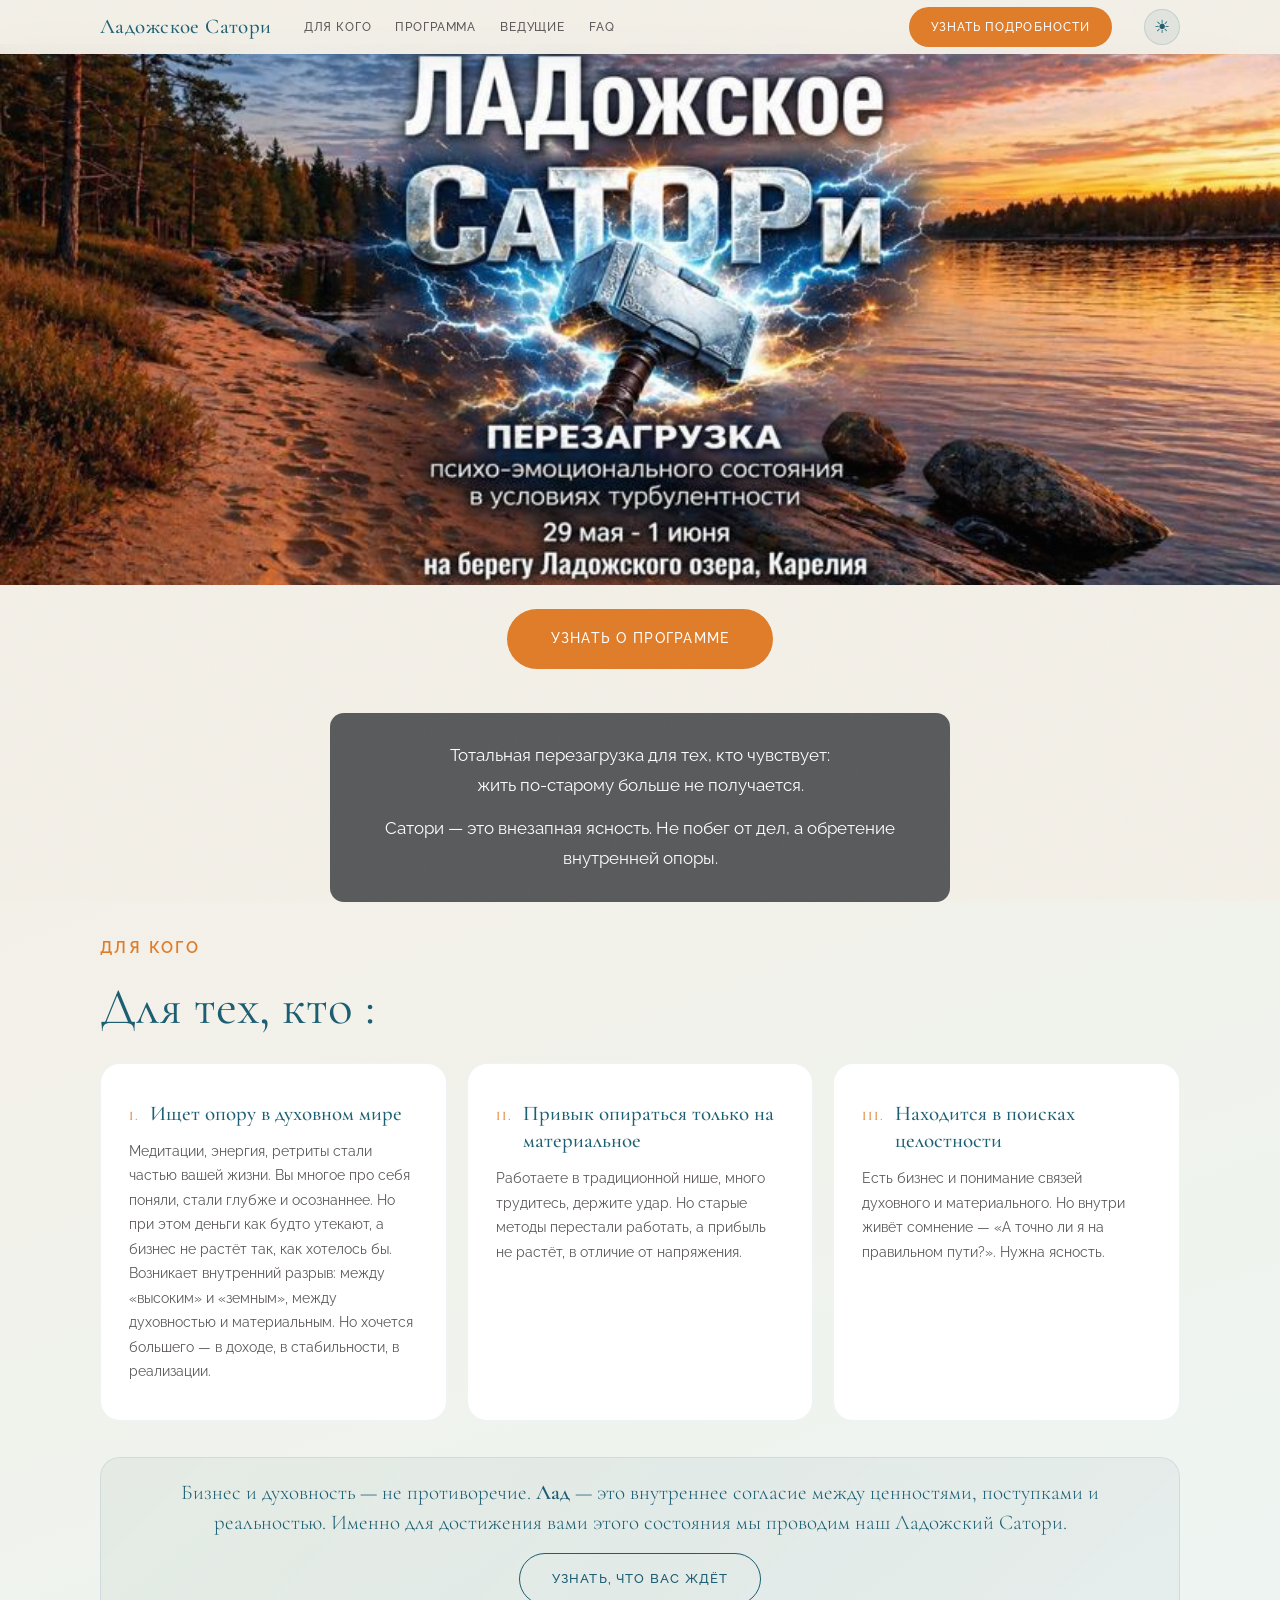
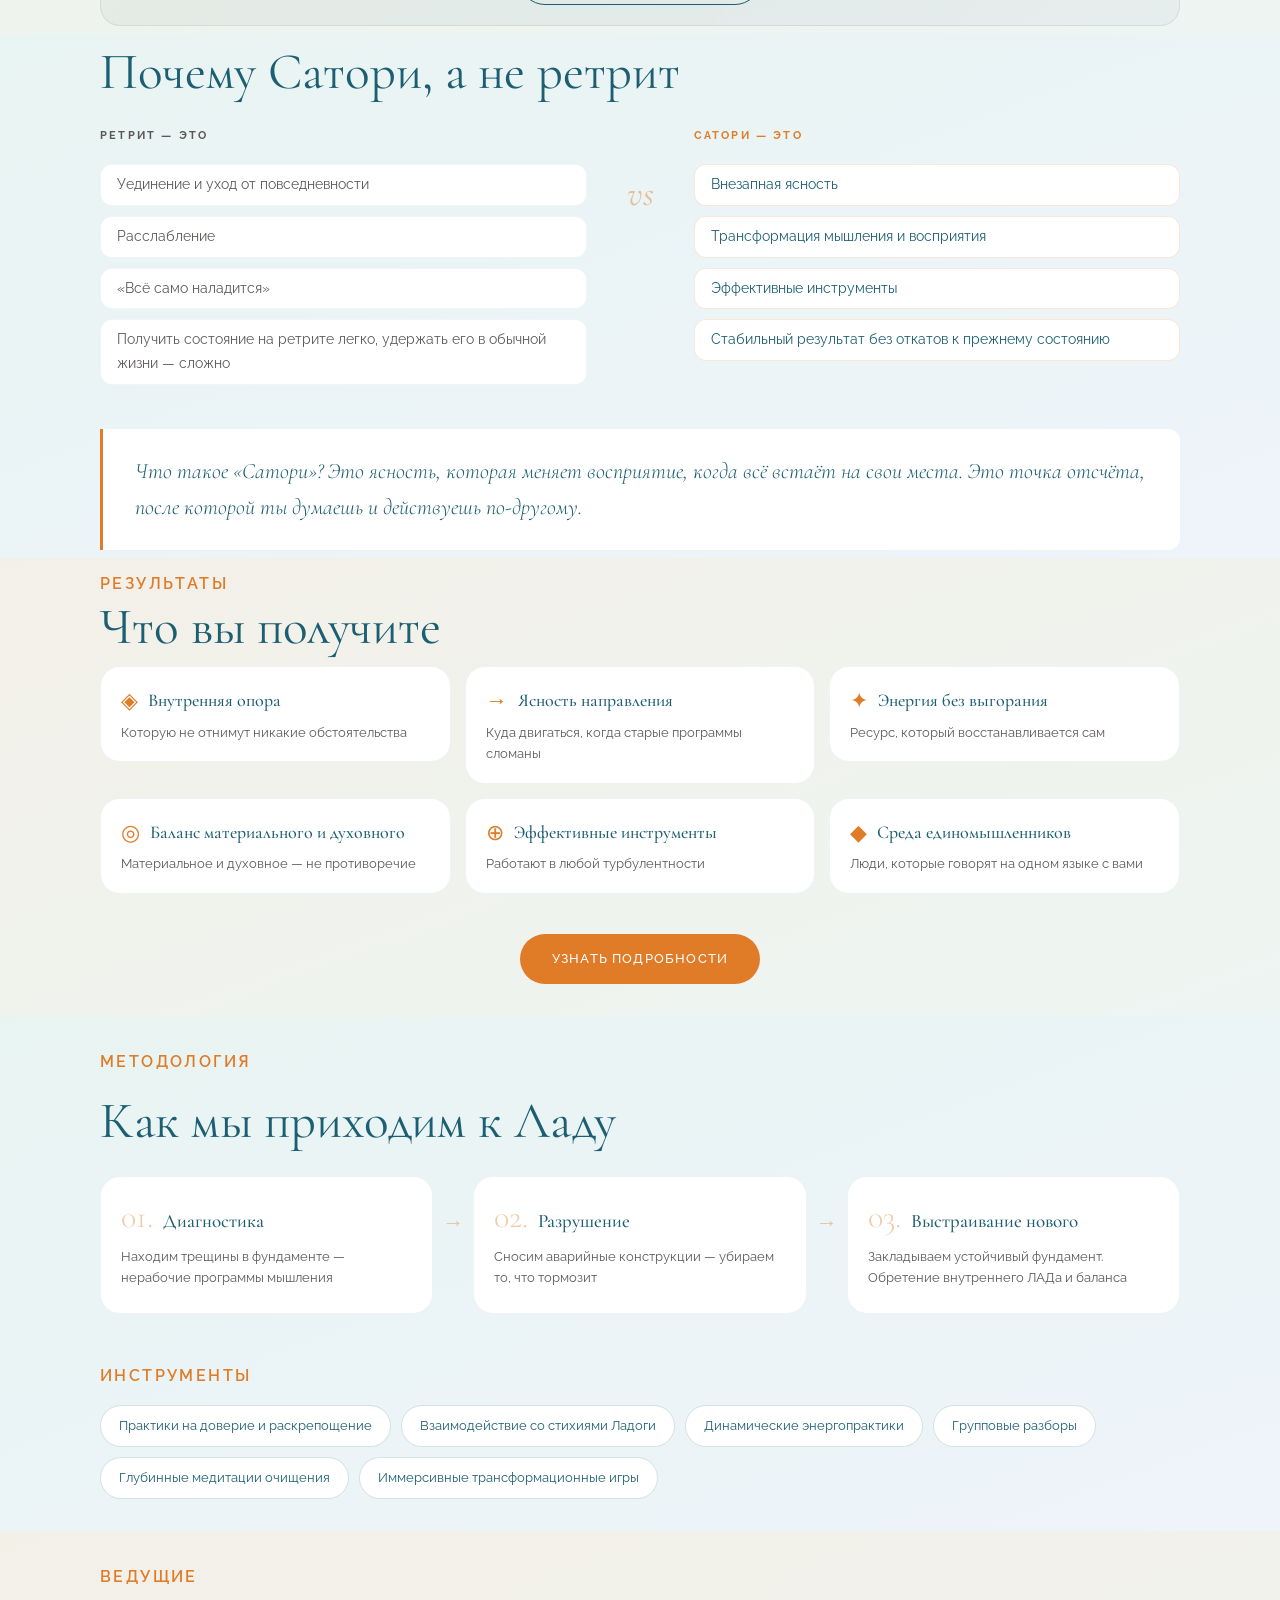
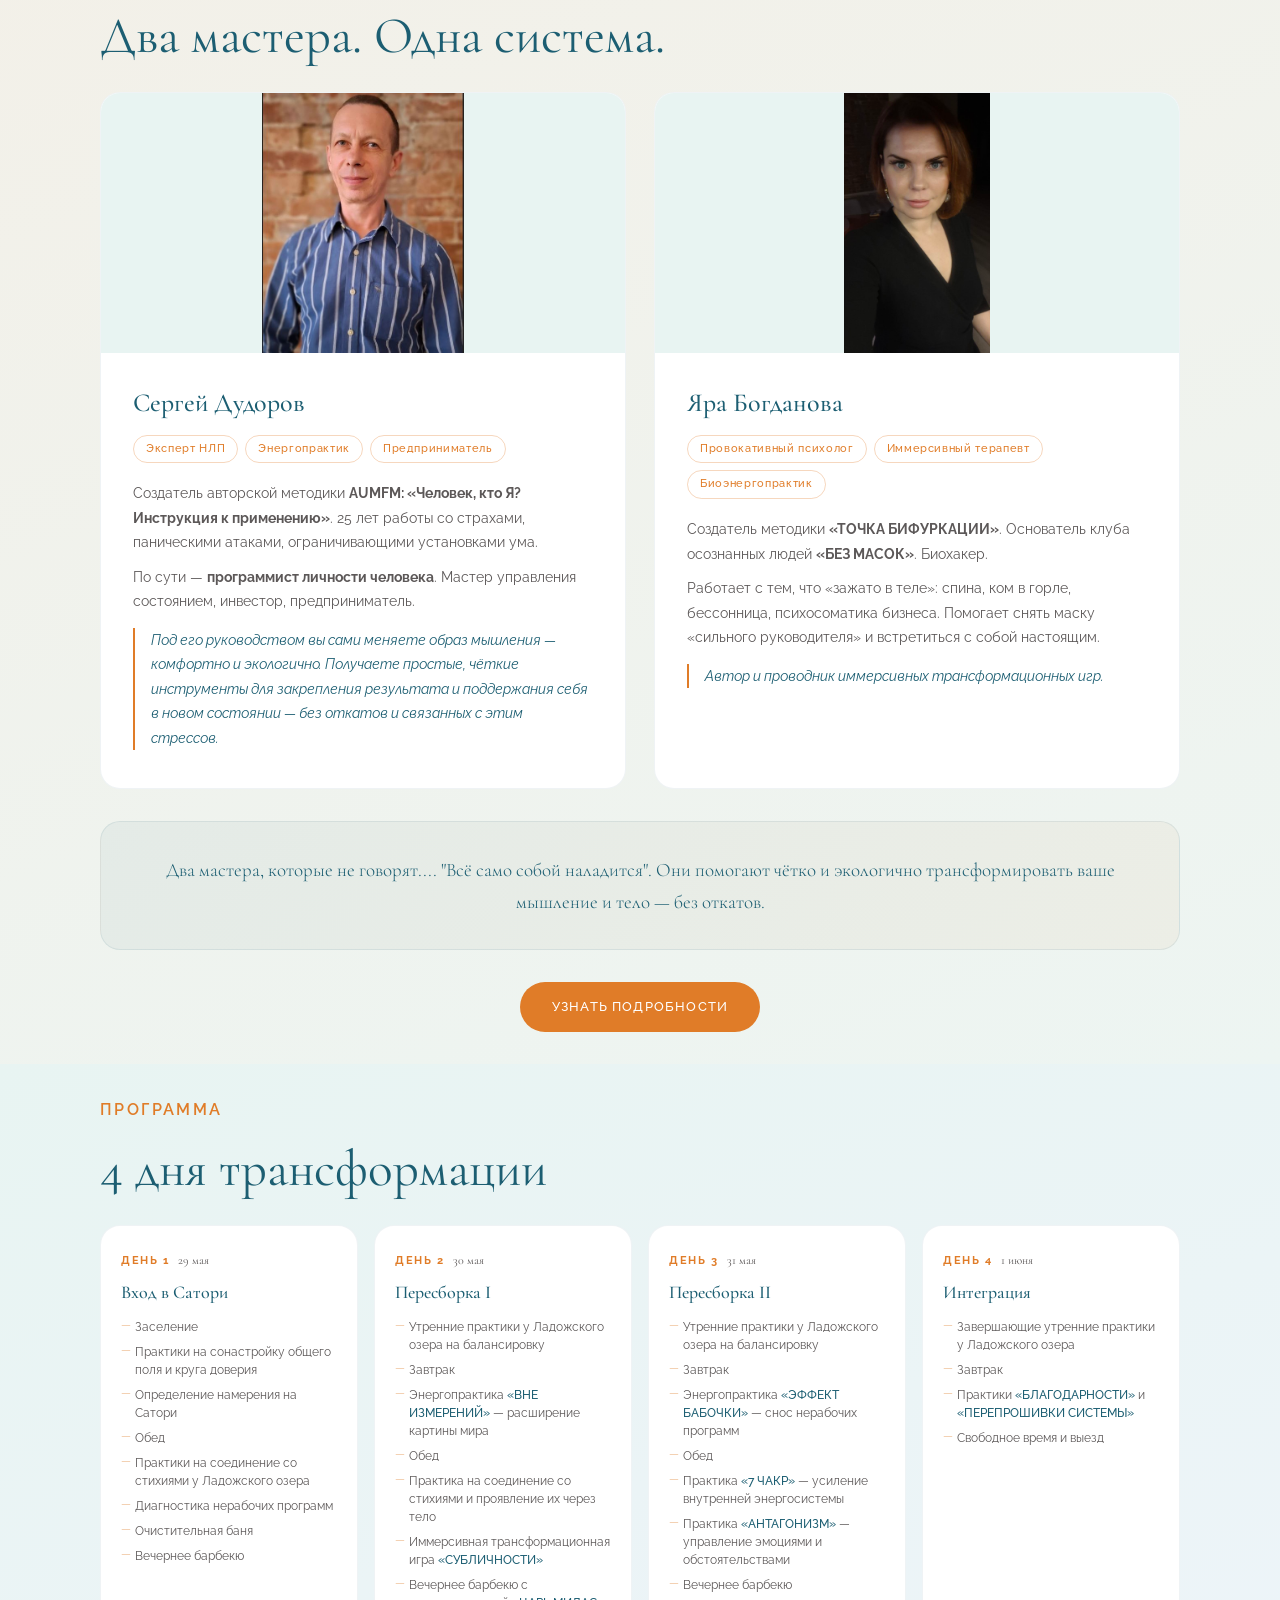
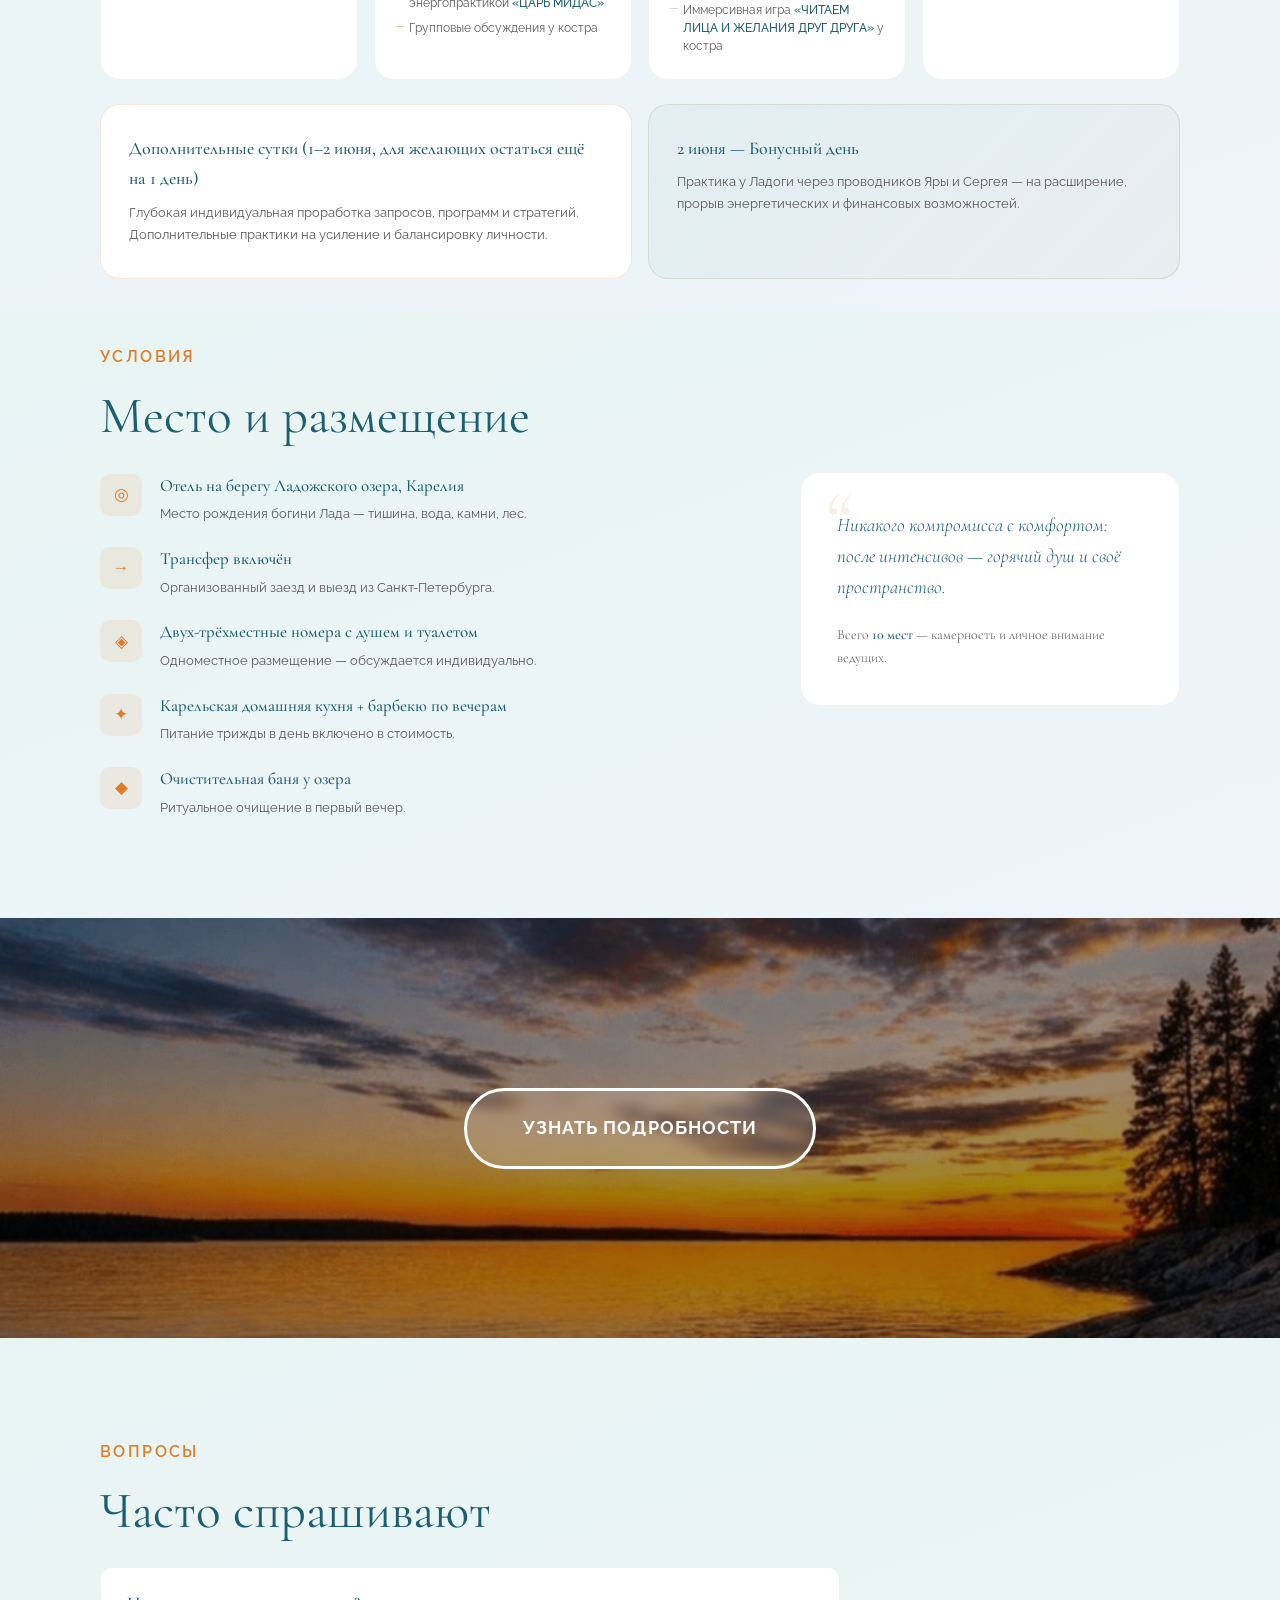
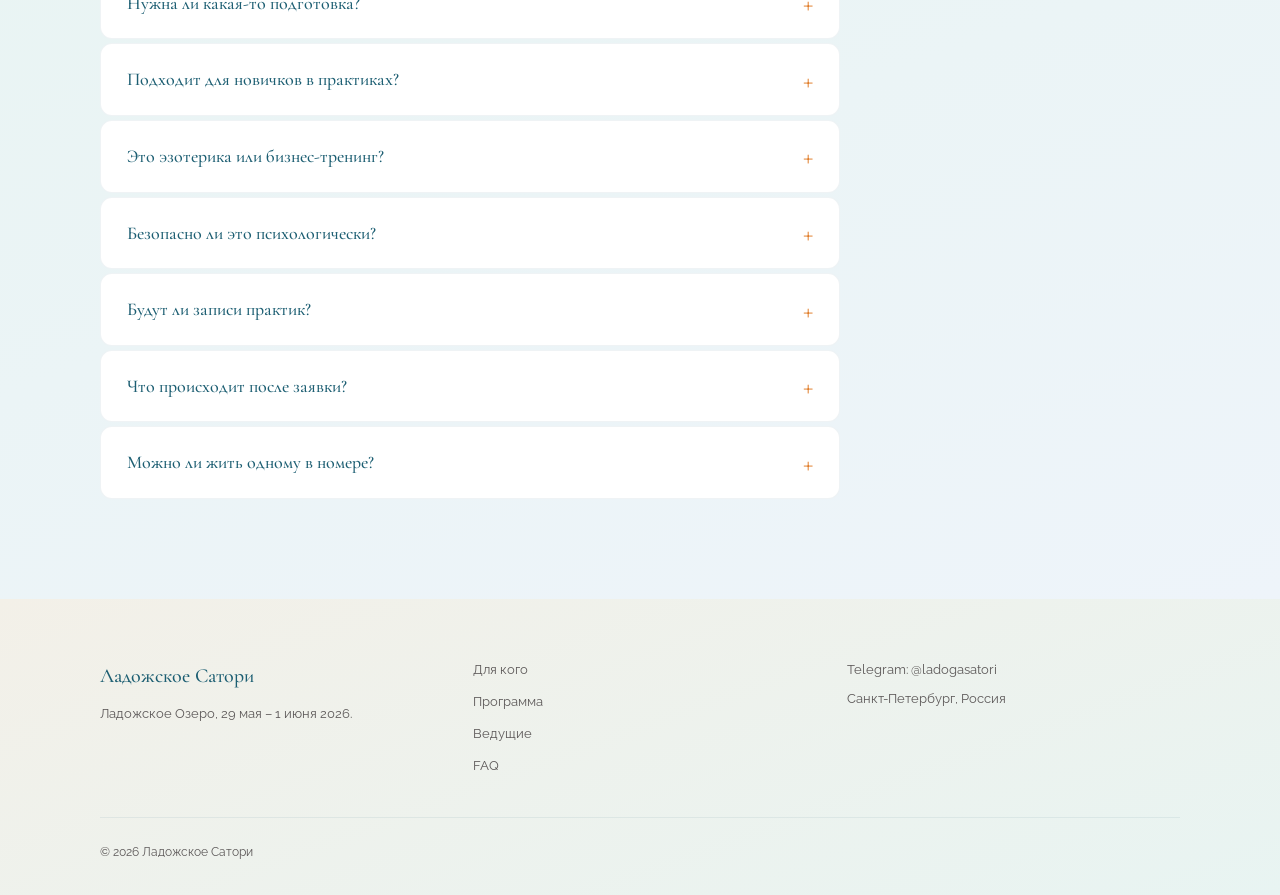
==== commit a8b90dde: "Update extra days title with clarification" ====
--- a/index.html
+++ b/index.html
@@ -1516,7 +1516,7 @@
 
     <div class="prog-extras rv">
       <div class="pex">
-        <h4>Дополнительные сутки (1–2 июня)</h4>
+        <h4>Дополнительные сутки (1–2 июня, для желающих остаться ещё на 1 день)</h4>
         <p>Глубокая индивидуальная проработка запросов, программ и стратегий. Дополнительные практики на усиление и балансировку личности.</p>
       </div>
       <div class="pbonus">
